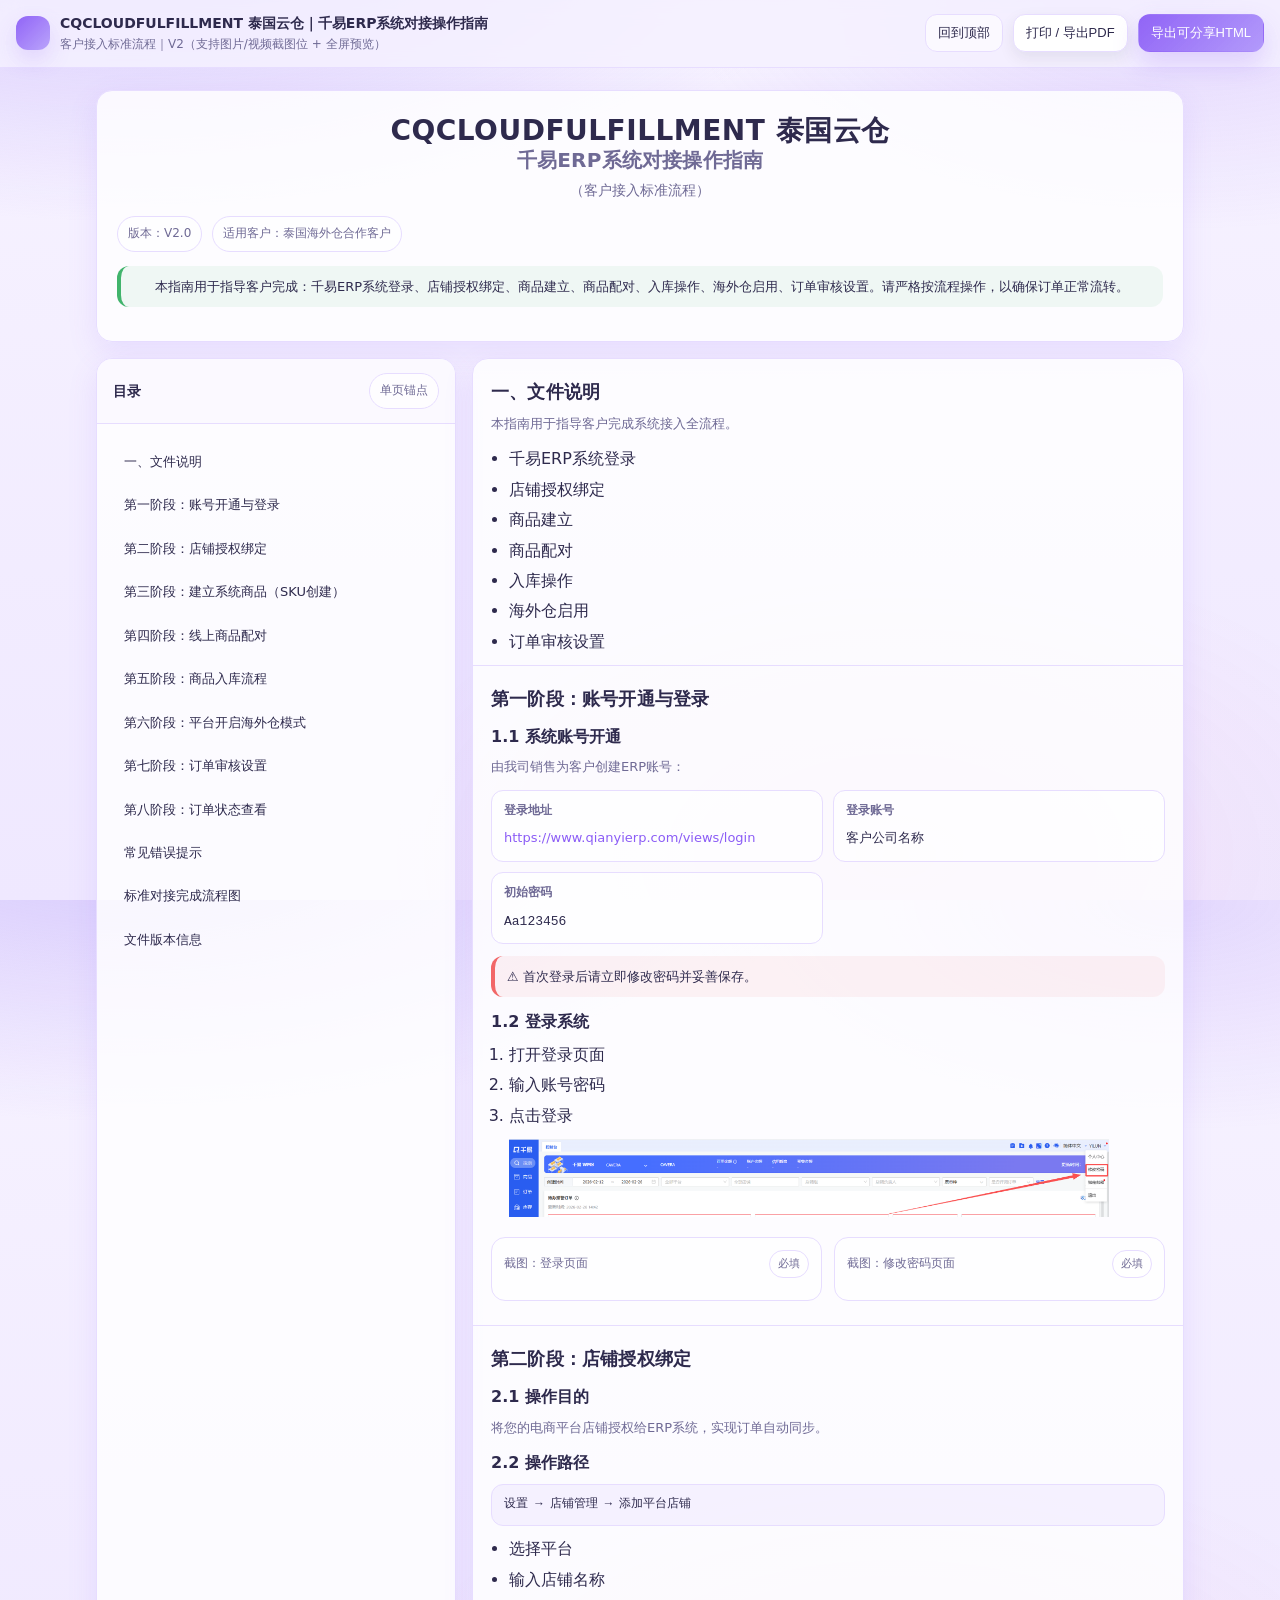
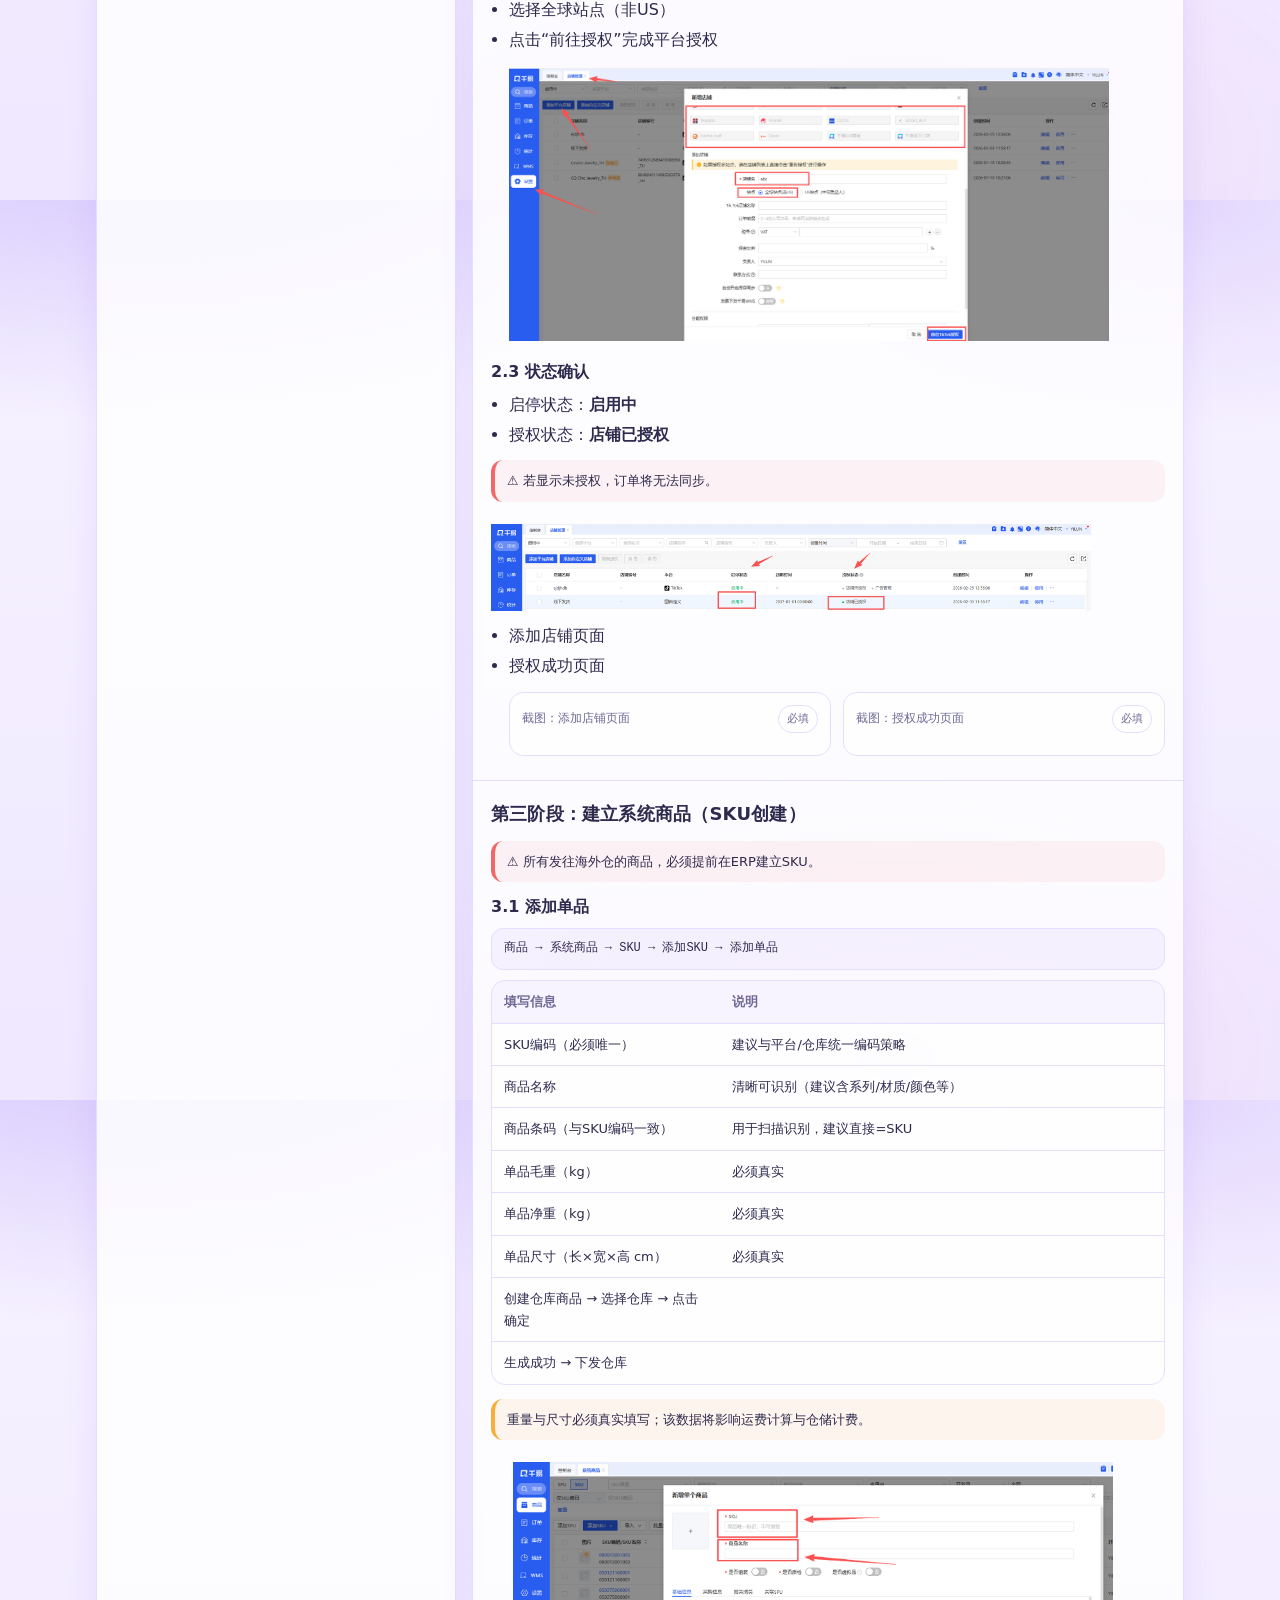
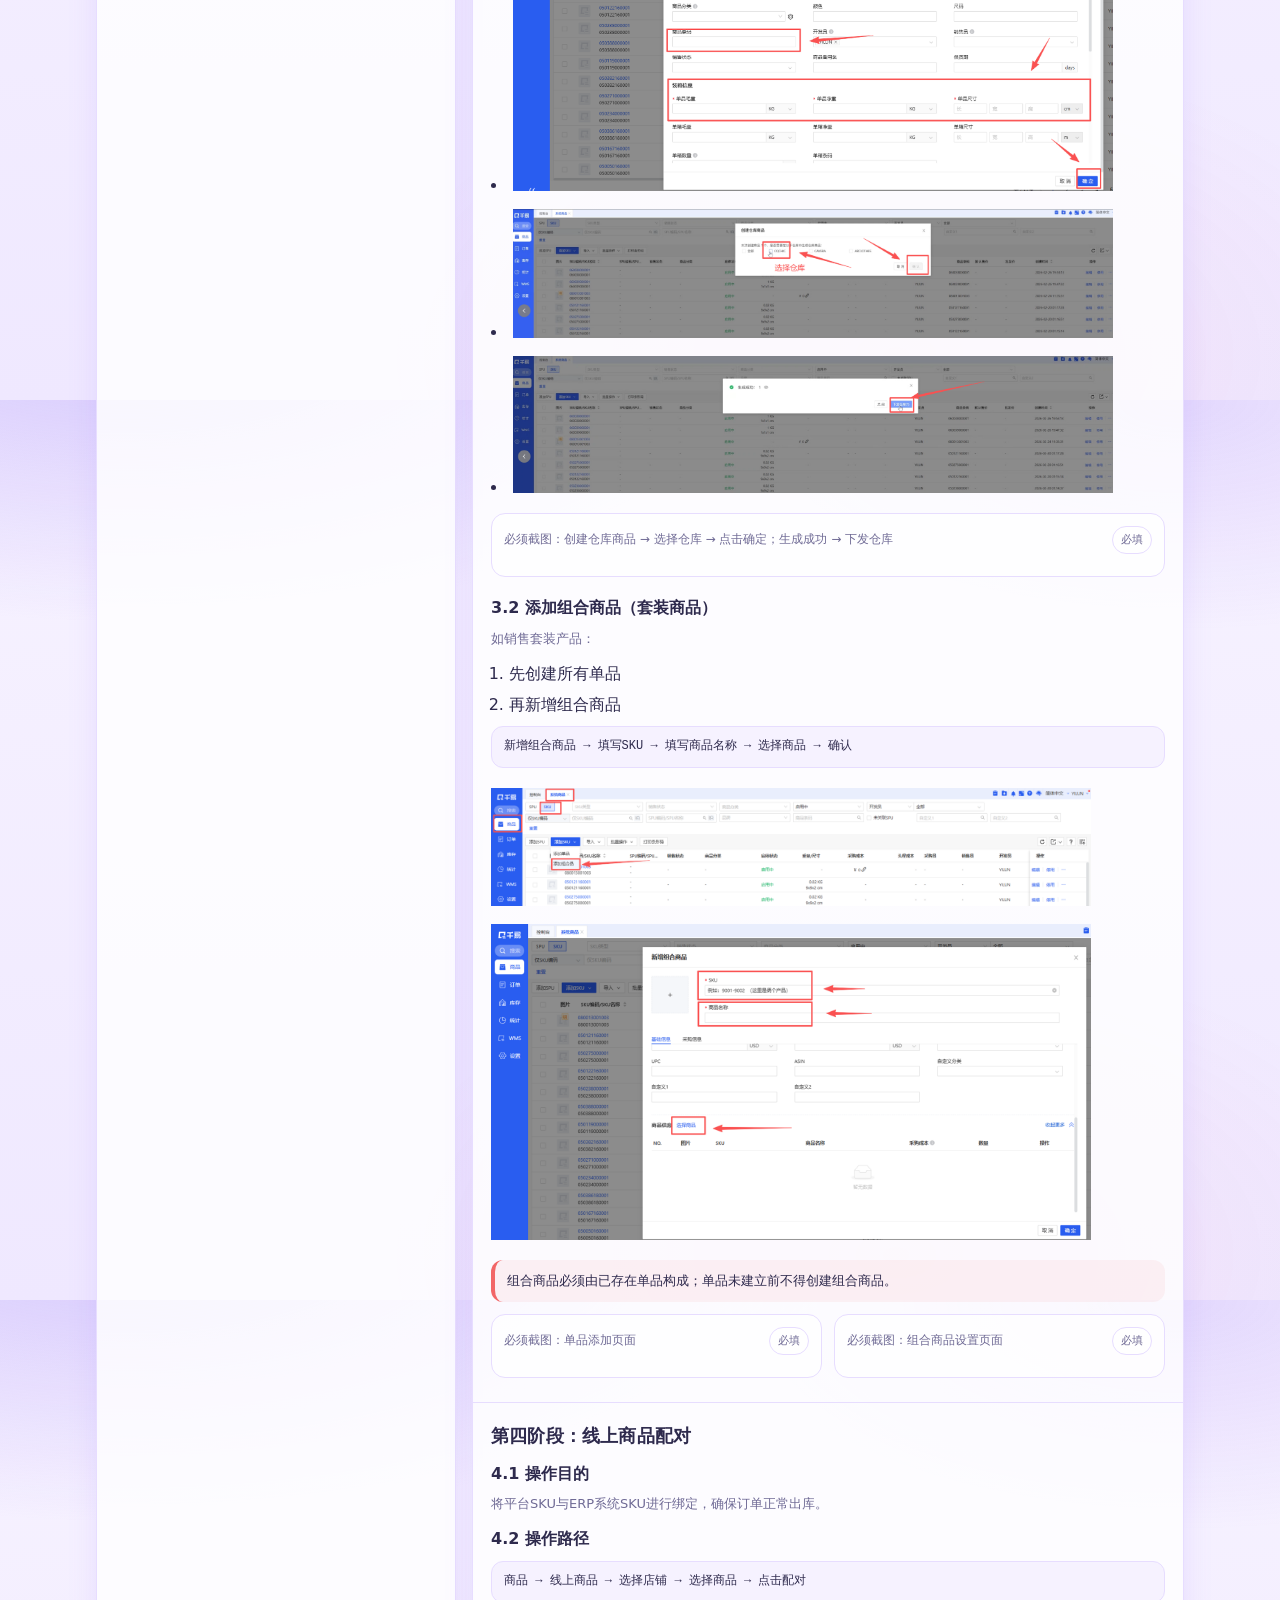
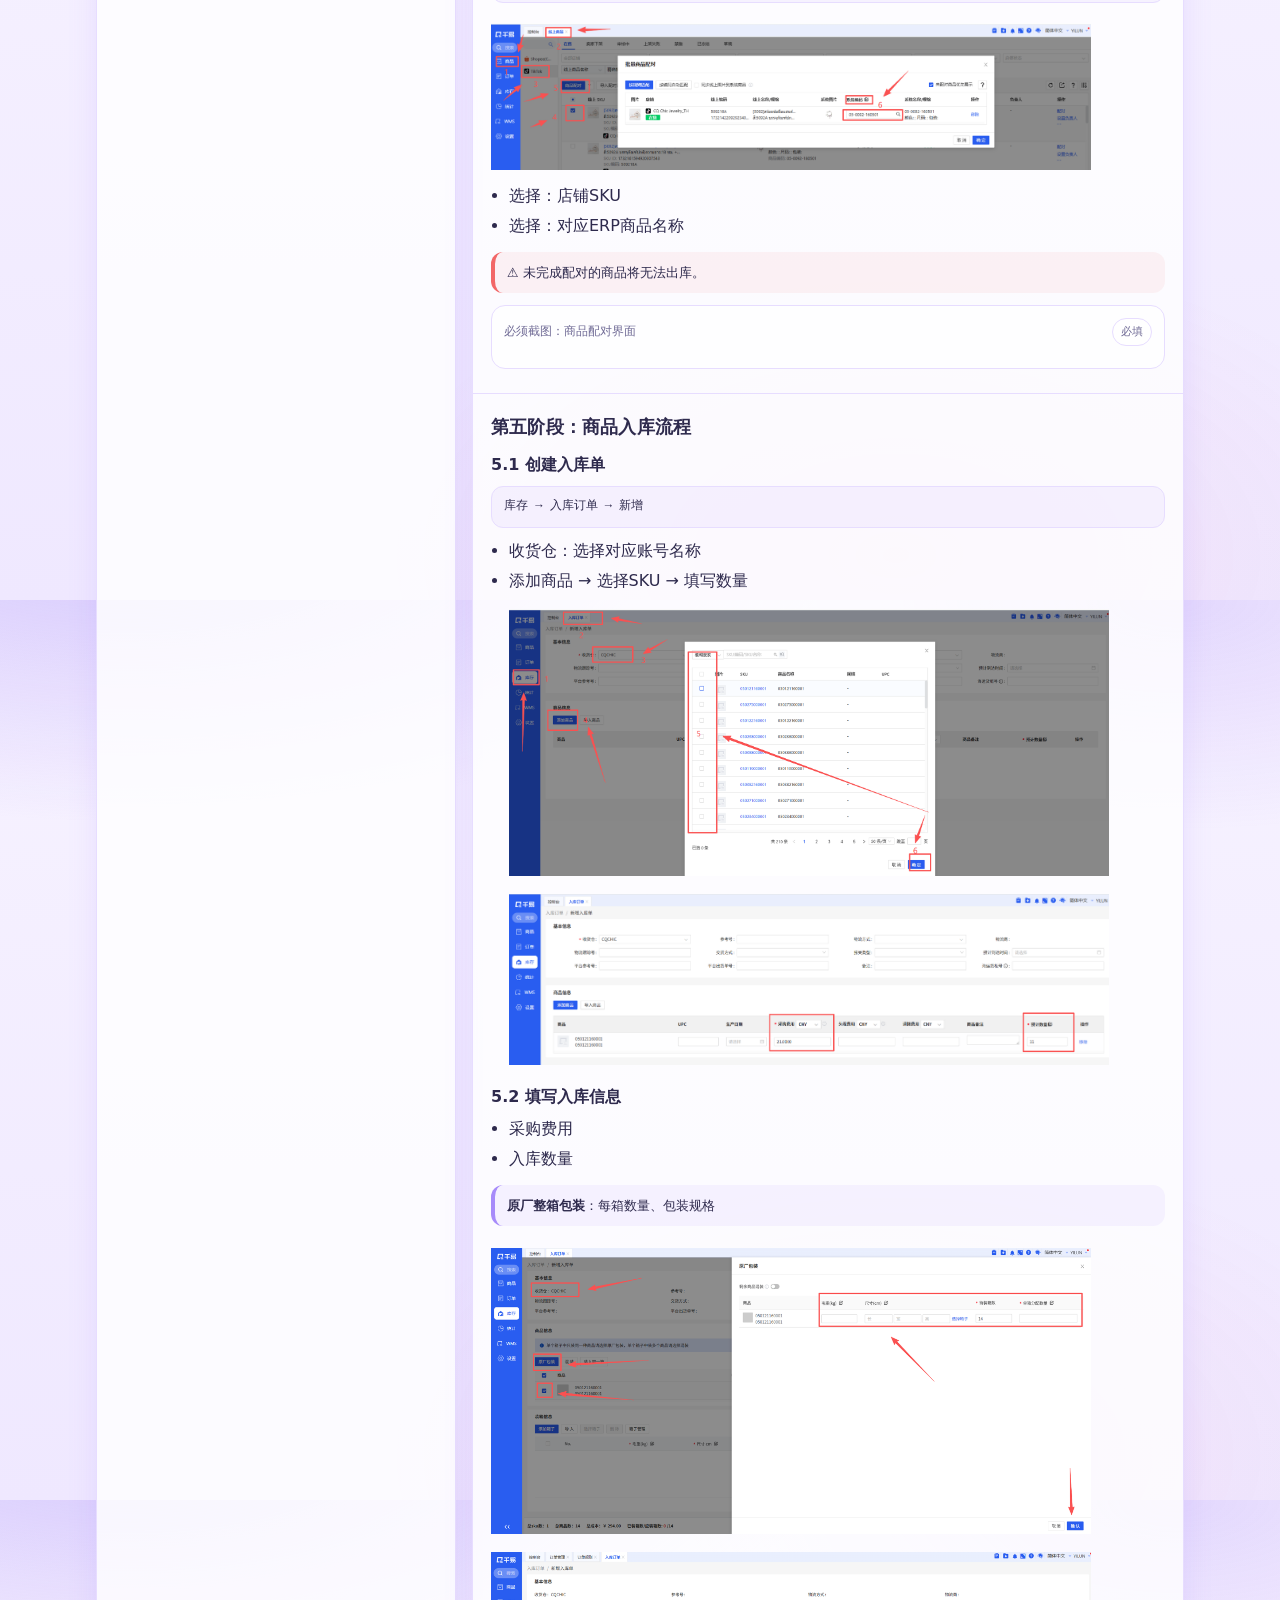
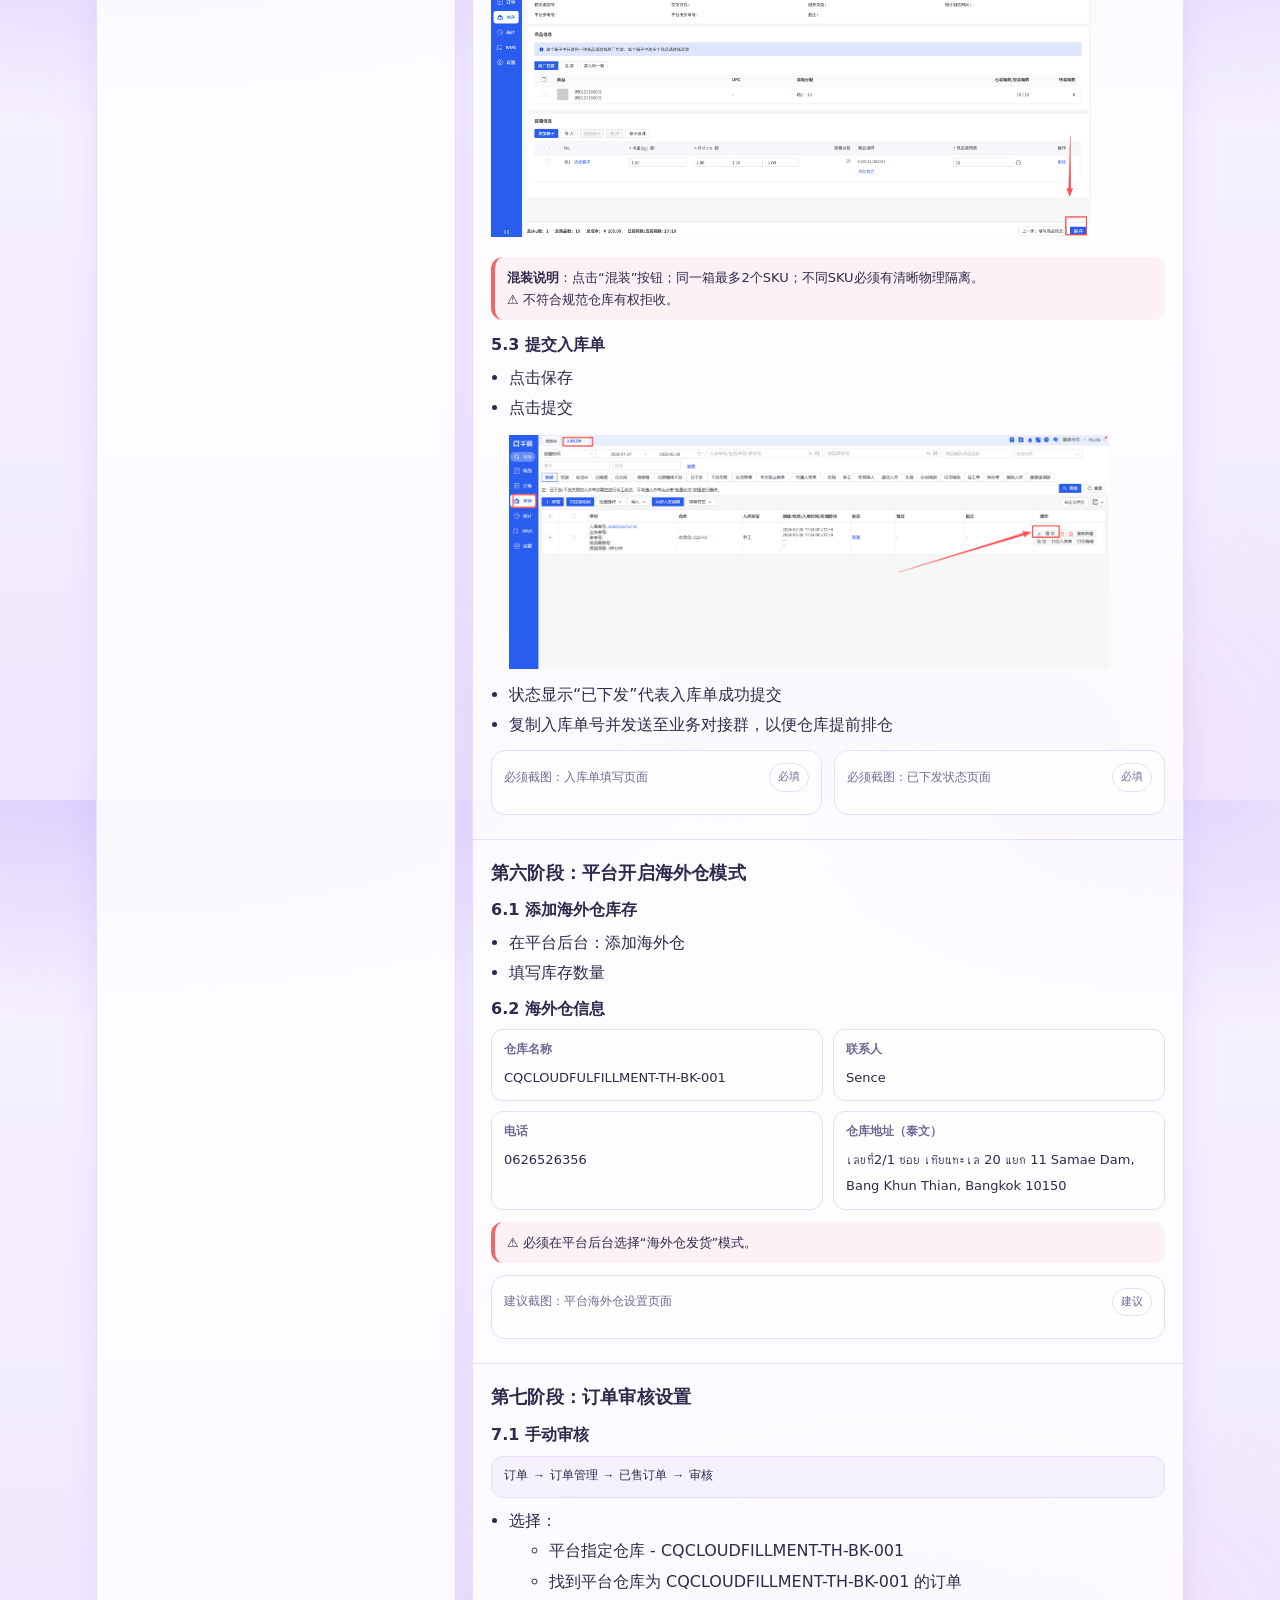
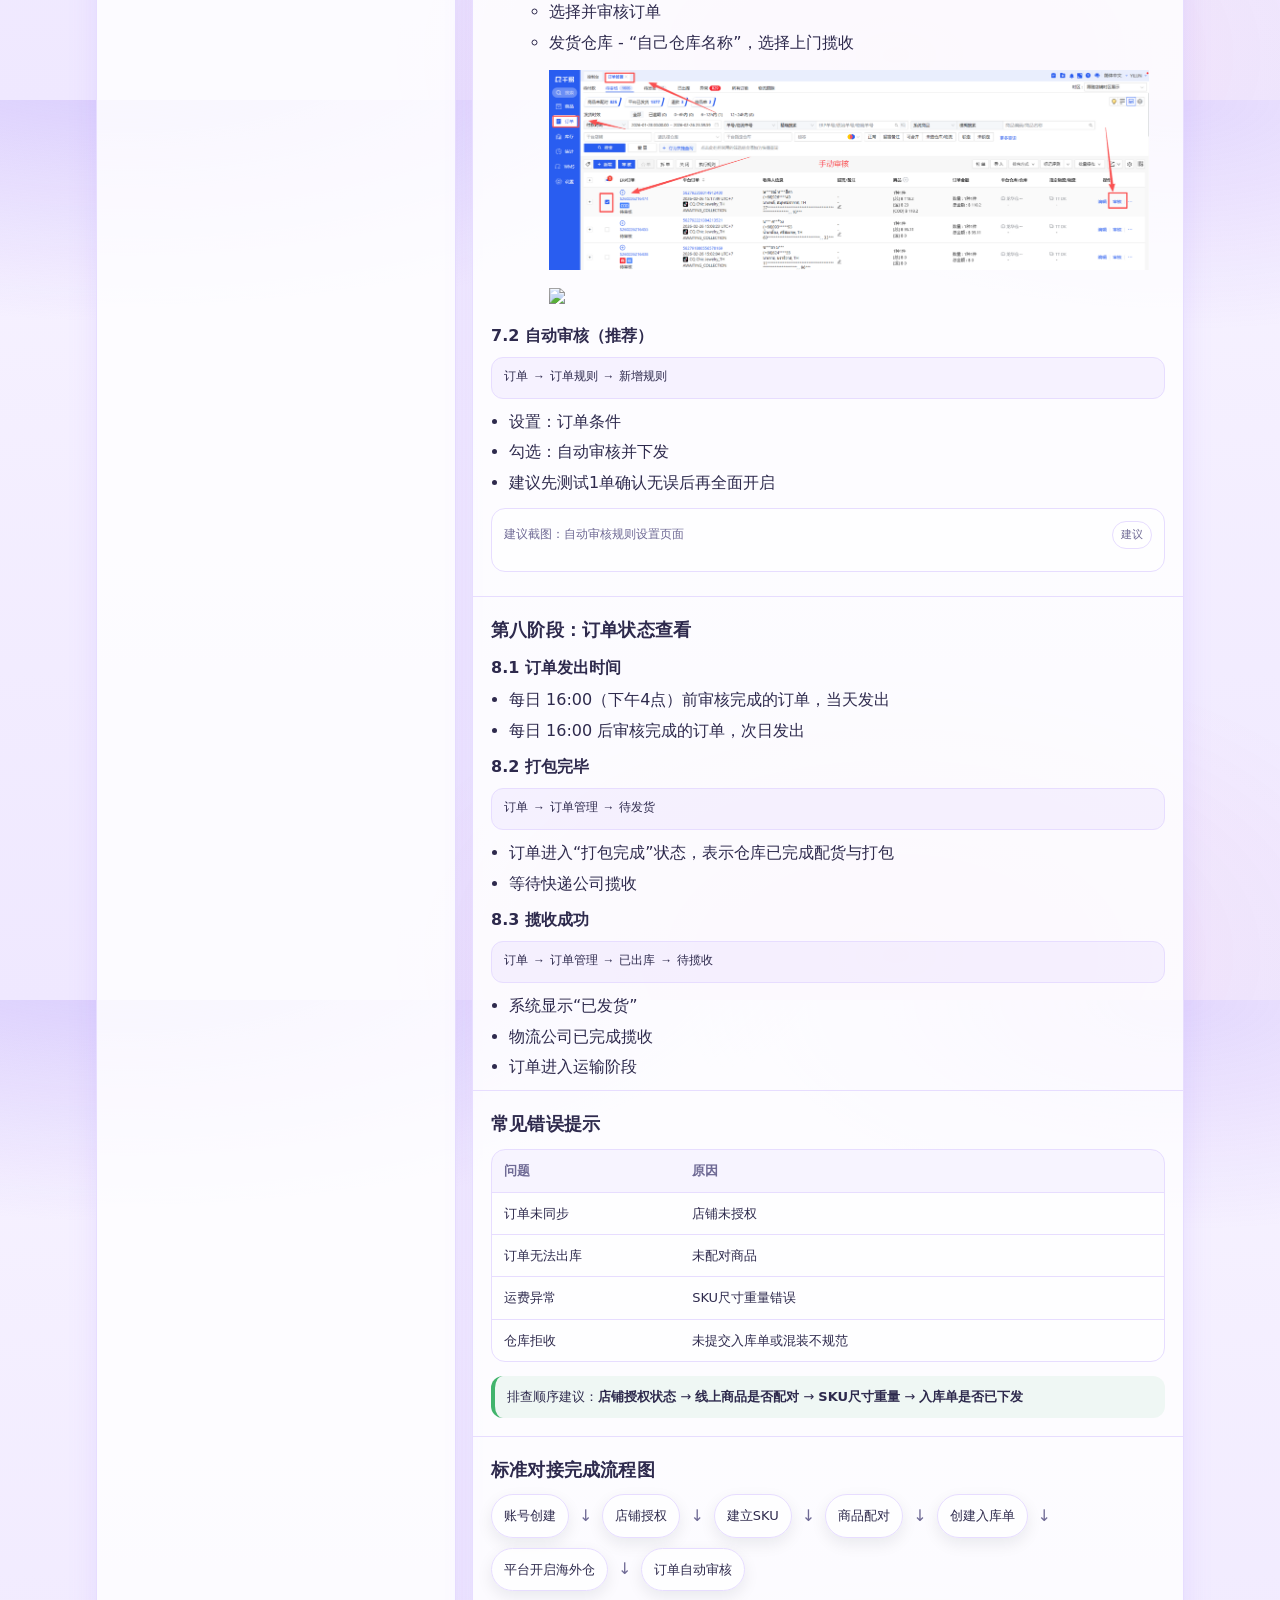
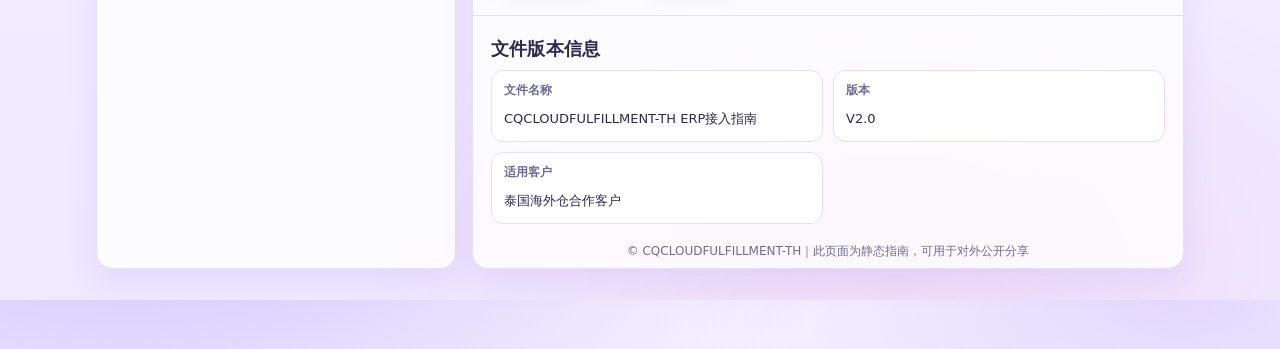
==== index.html @ 7b875b18 "Update index.html" ====
<!doctype html>
<html lang="zh-CN"><head>
  <meta charset="utf-8">
  <meta name="viewport" content="width=device-width,initial-scale=1">
  <meta name="description" content="CQCLOUDFULFILLMENT 泰国云仓｜千易ERP系统对接操作指南（客户接入标准流程）">
  <title>CQCLOUDFULFILLMENT 泰国云仓｜千易ERP系统对接操作指南（客户接入标准流程）V2</title>

  <style>
    :root{
      /* Light purple theme */
      --bg1:#f7f3ff;
      --bg2:#efe8ff;
      --card:rgba(255,255,255,.82);
      --card2:rgba(251,249,255,.9);
      --text:#2e2a4d;
      --muted:#6f6a95;
      --line:#e7ddff;
      --accent:#8b5cf6;
      --accent2:#a78bfa;
      --ok:#16a34a;
      --warn:#f59e0b;
      --bad:#ef4444;

      --shadow:0 10px 30px rgba(139,92,246,.12);
      --shadow2:0 6px 16px rgba(17,24,39,.08);
      --radius:16px;
      --radius2:12px;
      --maxw:1120px;

      --mono: ui-monospace, SFMono-Regular, Menlo, Monaco, Consolas, "Liberation Mono", "Courier New", monospace;
      --sans: ui-sans-serif, system-ui, -apple-system, Segoe UI, Roboto, Helvetica, Arial, "Apple Color Emoji","Segoe UI Emoji";
    }

    *{box-sizing:border-box}
    html,body{height:100%}
    body{
      margin:0;
      font-family:var(--sans);
      color:var(--text);
      background:
        radial-gradient(1200px 520px at 10% -10%, rgba(167,139,250,.45), transparent 60%),
        radial-gradient(900px 420px at 92% 0%, rgba(139,92,246,.18), transparent 55%),
        radial-gradient(900px 520px at 70% 95%, rgba(236,72,153,.08), transparent 60%),
        linear-gradient(180deg, var(--bg1), var(--bg2));
      line-height:1.65;
    }

    a{color:var(--accent); text-decoration:none}
    a:hover{text-decoration:underline}

    .topbar{
      position:sticky; top:0; z-index:20;
      background: rgba(246,242,255,.82);
      backdrop-filter: blur(10px);
      border-bottom:1px solid var(--line);
      padding:12px 16px;
      display:flex; align-items:center; justify-content:space-between; gap:12px;
    }

    .brand{display:flex; align-items:center; gap:10px; min-width:0}
    .logo{
      width:34px; height:34px; border-radius:12px;
      background: linear-gradient(135deg, rgba(139,92,246,.95), rgba(167,139,250,.75));
      box-shadow: 0 10px 22px rgba(139,92,246,.18);
      flex:0 0 auto;
    }
    .brand .t{min-width:0}
    .brand h1{
      margin:0; font-size:14px; font-weight:850;
      white-space:nowrap; overflow:hidden; text-overflow:ellipsis;
    }
    .brand .sub{
      margin:0; font-size:12px; color:var(--muted);
      white-space:nowrap; overflow:hidden; text-overflow:ellipsis;
    }

    .actions{display:flex; align-items:center; gap:10px; flex-wrap:wrap; justify-content:flex-end}
    .btn{
      border:1px solid var(--line);
      background:#fff;
      color:var(--text);
      padding:9px 12px;
      border-radius:12px;
      cursor:pointer;
      font-size:13px;
      display:inline-flex; align-items:center; gap:8px;
      box-shadow: var(--shadow2);
      user-select:none;
    }
    .btn:hover{transform: translateY(-1px)}
    .btn.primary{
      background: linear-gradient(135deg, rgba(139,92,246,.95), rgba(167,139,250,.85));
      color:#fff;
      border-color: transparent;
      box-shadow: 0 12px 26px rgba(139,92,246,.22);
    }
    .btn.danger{
      background:#fff;
      border-color: rgba(239,68,68,.25);
      color:#b91c1c;
      box-shadow:none;
    }
    .btn.ghost{background: rgba(255,255,255,.6); box-shadow:none}

    .wrap{
      max-width: var(--maxw);
      margin: 0 auto;
      padding: 22px 16px 80px;
    }

 .hero{
  background: var(--card);
  border:1px solid var(--line);
  border-radius: var(--radius);
  box-shadow: var(--shadow);
  padding: 22px 20px;
  text-align:center;   /* 👈 放在这里 */
}

.hero .title{
  margin:0;            /* 保持0即可 */
  font-size:26px;
  line-height:1.25;
  letter-spacing:.2px;
}

.brand-main{
  display:block;
  font-size:28px;
  font-weight:800;
  letter-spacing:0.5px;
}

.brand-sub{
  display:block;
  font-size:20px;
  font-weight:600;
  color:#6f6a95;
}
    .hero .title{
      margin:0;
      font-size: 26px;
      line-height: 1.25;
      letter-spacing:.2px;
    }
    .hero .subtitle{margin:6px 0 0; color:var(--muted); font-size: 14px}
    .meta{display:flex; flex-wrap:wrap; gap:10px; margin-top:14px}
    .pill{
      border:1px solid var(--line);
      background: rgba(255,255,255,.7);
      padding:7px 10px;
      border-radius:999px;
      font-size:12px;
      color:var(--muted);
    }

    .grid{
      display:grid;
      grid-template-columns: 1fr;
      gap:16px;
      margin-top: 16px;
    }
    @media (min-width: 960px){
      .grid{grid-template-columns: 360px 1fr}
    }

    .card{
      background: var(--card);
      border:1px solid var(--line);
      border-radius: var(--radius);
      box-shadow: var(--shadow);
      overflow:hidden;
    }
    .card .hd{
      padding:14px 16px;
      border-bottom:1px solid var(--line);
      background: var(--card2);
      display:flex; align-items:center; justify-content:space-between; gap:10px;
    }
    .card .hd h2{margin:0; font-size:14px; letter-spacing:.2px}
    .card .bd{padding:16px}

    .toc a{
      display:block;
      padding:10px 10px;
      border-radius:12px;
      border:1px solid transparent;
      color:var(--text);
      font-size:13px;
    }
    .toc a:hover{
      background: rgba(139,92,246,.07);
      border-color: var(--line);
      text-decoration:none;
    }

    .section{
      padding:18px 18px 6px;
      border-top:1px solid var(--line);
    }
    .section:first-child{border-top:0}
    .section h3{margin:0 0 6px; font-size:18px; letter-spacing:.2px}
    .section .desc{margin:0 0 12px; color:var(--muted); font-size:13px}

    .klist{margin:0; padding-left:18px}
    .klist li{margin:4px 0}

    .path{
      font-family: var(--mono);
      font-size:12px;
      background: rgba(139,92,246,.06);
      border:1px solid var(--line);
      padding:10px 12px;
      border-radius:12px;
      overflow:auto;
      margin: 8px 0 10px;
    }

    .note{
      border-left:4px solid var(--accent2);
      background: rgba(139,92,246,.06);
      padding:10px 12px;
      border-radius:12px;
      margin:12px 0;
      font-size:13px;
    }
    .note.ok{border-left-color: rgba(22,163,74,.8); background: rgba(22,163,74,.06)}
    .note.warn{border-left-color: rgba(245,158,11,.8); background: rgba(245,158,11,.07)}
    .note.bad{border-left-color: rgba(239,68,68,.8); background: rgba(239,68,68,.06)}

    .fields{display:grid; gap:10px; grid-template-columns: 1fr}
    @media (min-width:700px){.fields{grid-template-columns: 1fr 1fr}}
    .field{
      border:1px solid var(--line);
      background: rgba(255,255,255,.75);
      border-radius:12px;
      padding:10px 12px;
    }
    .field b{display:block; font-size:12px; color:var(--muted); margin-bottom:4px}
    .field span{font-size:13px}

    table{
      width:100%;
      border-collapse:separate;
      border-spacing:0;
      margin:10px 0 14px;
      border:1px solid var(--line);
      border-radius:14px;
      overflow:hidden;
      background: rgba(255,255,255,.75);
    }
    th, td{
      padding:10px 12px;
      border-bottom:1px solid var(--line);
      vertical-align:top;
      font-size:13px;
    }
    th{
      background: rgba(139,92,246,.06);
      text-align:left;
      color:var(--muted);
      font-weight:750;
    }
    tr:last-child td{border-bottom:0}

    /* Upload blocks */
    .shots{
      display:grid;
      gap:12px;
      grid-template-columns: 1fr;
      margin: 12px 0 18px;
    }
    @media (min-width:800px){
      .shots{grid-template-columns: 1fr 1fr}
      .shots.one{grid-template-columns: 1fr}
    }

    .shot{
      border:1px solid var(--line);
      background: rgba(255,255,255,.78);
      border-radius: 14px;
      padding: 12px;
    }
    .shot .cap{
      font-size:12px;
      color:var(--muted);
      margin-bottom:10px;
      display:flex; align-items:center; justify-content:space-between; gap:10px;
    }
    .shot .cap .tag{
      font-size:11px;
      border:1px solid var(--line);
      padding:4px 8px;
      border-radius:999px;
      background: rgba(255,255,255,.85);
      color: var(--muted);
      white-space:nowrap;
    }

    .drop{
      border:2px dashed rgba(139,92,246,.25);
      background: rgba(139,92,246,.05);
      border-radius: 12px;
      padding: 14px;
      text-align:center;
      cursor:pointer;
      transition:.15s ease;
      user-select:none;
    }
    .drop:hover{background: rgba(139,92,246,.075)}
    .drop.dragover{
      background: rgba(139,92,246,.12);
      border-color: rgba(139,92,246,.45);
      transform: translateY(-1px);
    }
    .drop.is-hidden{display:none !important}
    .drop .hint{font-size:13px; color: rgba(46,42,77,.85)}
    .drop .subhint{margin-top:4px; font-size:12px; color: var(--muted)}

    .thumbs{
      margin-top:10px;
      display:grid;
      grid-template-columns: 1fr;
      gap:10px;
    }

    .thumb{
      border:1px solid var(--line);
      background:#fff;
      border-radius: 12px;
      padding:10px;
      overflow:hidden;
    }
    .thumb .media{
      width:100%;
      height:auto;
      display:block;
      border-radius:10px;
      border:1px solid rgba(231,221,255,.9);
      background:#fff;
      cursor:pointer;
    }
    .thumb video.media{background:#111}
    .thumb .row{
      margin-top:8px;
      display:flex; align-items:center; justify-content:space-between; gap:8px;
    }
    .thumb .name{
      font-size:12px;
      color: var(--muted);
      overflow:hidden;
      text-overflow:ellipsis;
      white-space:nowrap;
      max-width: 68%;
    }
    .mini-actions{display:flex; gap:8px; align-items:center; justify-content:flex-end}
    .mini-actions .btn{padding:6px 10px; border-radius:10px; box-shadow:none; font-size:12px}

    .flow{
      display:flex; flex-wrap:wrap; gap:10px; align-items:center;
      margin:10px 0 18px;
    }
    .node{
      padding:10px 12px;
      border-radius:999px;
      border:1px solid var(--line);
      background: rgba(255,255,255,.8);
      font-size:13px;
      box-shadow: var(--shadow2);
    }
    .arrow{color:var(--muted)}

    .footer{margin-top: 18px; color: var(--muted); font-size: 12px; text-align:center}

    /* Fullscreen preview modal */
    .modal{
      position:fixed;
      inset:0;
      background:rgba(0,0,0,.82);
      display:none;
      z-index:9999;
      padding:18px;
    }
    .modal.open{display:flex; align-items:center; justify-content:center}
    .modal .panel{
      width:min(1280px, 96vw);
      height:min(92vh, 860px);
      background:#0b0b0f;
      border-radius:14px;
      overflow:hidden;
      display:flex;
      flex-direction:column;
      box-shadow: 0 24px 70px rgba(0,0,0,.45);
      border:1px solid rgba(255,255,255,.12);
    }
    .modal .bar{
      background: rgba(15,15,20,.95);
      border-bottom:1px solid rgba(255,255,255,.08);
      padding:10px 12px;
      display:flex;
      align-items:center;
      justify-content:space-between;
      gap:10px;
    }
    .modal .bar .left{display:flex; align-items:center; gap:10px; min-width:0}
    .modal .bar .title{
      color: rgba(255,255,255,.88);
      font-size:12px;
      white-space:nowrap;
      overflow:hidden;
      text-overflow:ellipsis;
      max-width: 56vw;
    }
    .modal .bar .badge{
      font-size:11px;
      color: rgba(255,255,255,.72);
      border:1px solid rgba(255,255,255,.14);
      padding:4px 8px;
      border-radius:999px;
      background: rgba(255,255,255,.06);
      white-space:nowrap;
    }
    .modal .bar .right{display:flex; gap:8px; align-items:center; justify-content:flex-end; flex-wrap:wrap}
    .mbtn{
      border:1px solid rgba(255,255,255,.16);
      background: rgba(255,255,255,.06);
      color: rgba(255,255,255,.9);
      padding:7px 10px;
      border-radius:10px;
      cursor:pointer;
      font-size:12px;
      user-select:none;
    }
    .mbtn:hover{background: rgba(255,255,255,.10)}
    .mbtn.primary{border-color: rgba(167,139,250,.35); background: rgba(167,139,250,.14)}
    .mbtn.danger{border-color: rgba(239,68,68,.35); background: rgba(239,68,68,.14)}
    .modal .stage{
      flex:1;
      display:flex;
      align-items:center;
      justify-content:center;
      background:#0b0b0f;
      padding: 10px;
    }
    .modal img, .modal video{
      width: 100%;
      height: 100%;
      object-fit: contain;   /* ✅ 直接最大化适配，不需要客户调大小 */
      border-radius:12px;
      background:#0b0b0f;
    }

    /* Floating Back-to-top button */
    .fab-top{
      position:fixed;
      right:16px;
      bottom:18px;
      z-index:50;
      display:none;
      border:none;
      cursor:pointer;
      padding:12px 14px;
      border-radius:999px;
      color:#fff;
      font-size:13px;
      font-weight:700;
      background: linear-gradient(135deg, rgba(139,92,246,.95), rgba(167,139,250,.85));
      box-shadow: 0 14px 30px rgba(139,92,246,.25);
    }
    .fab-top:hover{transform: translateY(-1px)}
    .fab-top.show{display:inline-flex; align-items:center; gap:8px}

    /* Toast */
    .toast{
      position:fixed;
      left:50%;
      bottom:24px;
      transform:translateX(-50%);
      background: rgba(15,15,20,.92);
      color: rgba(255,255,255,.92);
      border: 1px solid rgba(255,255,255,.10);
      padding:10px 12px;
      border-radius:12px;
      font-size:12px;
      z-index:99999;
      display:none;
      max-width:min(720px, 92vw);
      box-shadow: 0 18px 40px rgba(0,0,0,.35);
    }
    .toast.show{display:block}

    @media print{
      body{background:#fff}
      .topbar{display:none}
      .card,.hero{box-shadow:none}
      .wrap{max-width:100%; padding:0}
      .hero{margin:0; border-radius:0}
      .btn{display:none}
      .drop{display:none}
      .modal{display:none !important}
      .fab-top{display:none !important}
      .toast{display:none !important}
    }
  </style>
</head>

<body>
  <div class="topbar">
    <div class="brand">
      <div class="logo" aria-hidden="true"></div>
      <div class="t">
        <h1>CQCLOUDFULFILLMENT 泰国云仓｜千易ERP系统对接操作指南</h1>
        <p class="sub">客户接入标准流程｜V2（支持图片/视频截图位 + 全屏预览）</p>
      </div>
    </div>
    <div class="actions">
      <button class="btn ghost" type="button" onclick="window.scrollTo({top:0,behavior:'smooth'})">回到顶部</button>
      <button class="btn" type="button" onclick="exportPDF()">打印 / 导出PDF</button>
      <button class="btn danger" type="button" onclick="clearAllMedia()" style="display: none;">清空所有媒体</button>
      <button class="btn primary" type="button" onclick="exportHtmlWithMedia()">导出可分享HTML</button>
    </div>
  </div>

  <div class="wrap">
    <section class="hero" id="top">
      <h2 class="title hero-title">
  <span class="brand-main">CQCLOUDFULFILLMENT 泰国云仓</span>
  <span class="brand-sub">千易ERP系统对接操作指南</span>
</h2>
      <p class="subtitle">（客户接入标准流程）</p>

      <div class="meta">
        <span class="pill">版本：V2.0</span>
        <span class="pill">适用客户：泰国海外仓合作客户</span>
      </div>

      <div class="note ok" style="margin-top:14px;">
        本指南用于指导客户完成：千易ERP系统登录、店铺授权绑定、商品建立、商品配对、入库操作、海外仓启用、订单审核设置。请严格按流程操作，以确保订单正常流转。
      </div>
      <!-- ✅ 已按你要求：删除“媒体说明：…✅修复视频…导出分享…”那整段 -->
    </section>

    <div class="grid">
      <!-- TOC -->
      <aside class="card toc">
        <div class="hd">
          <h2>目录</h2>
          <span class="pill">单页锚点</span>
        </div>
        <div class="bd">
          <a href="#sec-files">一、文件说明</a>
          <a href="#sec-1">第一阶段：账号开通与登录</a>
          <a href="#sec-2">第二阶段：店铺授权绑定</a>
          <a href="#sec-3">第三阶段：建立系统商品（SKU创建）</a>
          <a href="#sec-4">第四阶段：线上商品配对</a>
          <a href="#sec-5">第五阶段：商品入库流程</a>
          <a href="#sec-6">第六阶段：平台开启海外仓模式</a>
          <a href="#sec-7">第七阶段：订单审核设置</a>
          <a href="#sec-8">第八阶段：订单状态查看</a>
          <a href="#sec-errors">常见错误提示</a>
          <a href="#sec-flow">标准对接完成流程图</a>
          <a href="#sec-version">文件版本信息</a>
        </div>
      </aside>

      <!-- CONTENT -->
      <main class="card">
        <div class="section" id="sec-files">
          <h3>一、文件说明</h3>
          <p class="desc">本指南用于指导客户完成系统接入全流程。</p>
          <ul class="klist">
            <li>千易ERP系统登录</li>
            <li>店铺授权绑定</li>
            <li>商品建立</li>
            <li>商品配对</li>
            <li>入库操作</li>
            <li>海外仓启用</li>
            <li>订单审核设置</li>
          </ul>
        </div>

        <div class="section" id="sec-1">
          <h3>第一阶段：账号开通与登录</h3>

          <h4 style="margin:10px 0 6px;">1.1 系统账号开通</h4>
          <p class="desc">由我司销售为客户创建ERP账号：</p>

          <div class="fields">
            <div class="field">
              <b>登录地址</b>
              <span><a href="https://www.qianyierp.com/views/login" target="_blank" rel="noopener">https://www.qianyierp.com/views/login</a></span>
            </div>
            <div class="field">
              <b>登录账号</b>
              <span>客户公司名称</span>
            </div>
            <div class="field">
              <b>初始密码</b>
              <span style="font-family:var(--mono)">Aa123456</span>
            </div>
          </div>

          <div class="note bad">⚠ 首次登录后请立即修改密码并妥善保存。</div>

          <h4 style="margin:12px 0 6px;">1.2 登录系统</h4>
          <ol class="klist">
            <li>打开登录页面</li>
            <li>输入账号密码</li>
            <li>
               点击登录<br>
            <img 
               src="1.png" 
               style="margin-top:10px; cursor:pointer; max-width:600px;"
               onclick="openImage(this.src)">
            </li>
          </ol>

          <div class="shots">
            <div class="shot" data-shot="login_page">
              <div class="cap">
                <span>截图：登录页面</span>
                <span class="tag">必填</span>
              </div>
              <div class="drop" data-drop="login_page" style="display: none;">
                <div class="hint">继续添加 图片/视频（点击或拖拽）</div>
                <div class="subhint">支持多文件｜PNG/JPG/WebP/MP4/WebM/MOV</div>
                <input type="file" accept="image/*,video/*,video/quicktime" multiple="" hidden="">
              </div>
              <div class="thumbs" data-thumbs="login_page">
            <div class="thumb">
              <img class="media" src="[data-uri]" alt="图片1 - 副本.png">
              <div class="row"><div class="name">图片1 - 副本.png</div></div>
            </div>
          
            <div class="thumb">
              <img class="media" src="[data-uri]" alt="图片1 - 副本.png">
              <div class="row"><div class="name">图片1 - 副本.png</div></div>
            </div>
          </div>
            </div>

            <div class="shot" data-shot="change_password">
              <div class="cap">
                <span>截图：修改密码页面</span>
                <span class="tag">必填</span>
              </div>
              <div class="drop" data-drop="change_password" style="display: none;">
                <div class="hint">点击上传或拖拽 图片/视频 到这里</div>
                <div class="subhint">支持多文件｜建议包含“修改成功”提示</div>
                <input type="file" accept="image/*,video/*,video/quicktime" multiple="" hidden="">
              </div>
              <div class="thumbs" data-thumbs="change_password"></div>
            </div>
          </div>
        </div>

        <div class="section" id="sec-2">
          <h3>第二阶段：店铺授权绑定</h3>

          <h4 style="margin:10px 0 6px;">2.1 操作目的</h4>
          <p class="desc">将您的电商平台店铺授权给ERP系统，实现订单自动同步。</p>

          <h4 style="margin:10px 0 6px;">2.2 操作路径</h4>
          <div class="path">设置 → 店铺管理 → 添加平台店铺</div>
          <ul class="klist">
            <li>选择平台</li>
            <li>输入店铺名称</li>
            <li>选择全球站点（非US）</li>
            <li>点击“前往授权”完成平台授权</li>
<div  <li>
    <img 
      src="2.2.png" 
      style="margin-top:10px; cursor:pointer; max-width:600px;"
      onclick="openImage(this.src)">
  </li>
  
          </ul>

          <h4 style="margin:10px 0 6px;">2.3 状态确认</h4>
          <ul class="klist">
            <li>启停状态：<b>启用中</b></li>
            <li>授权状态：<b>店铺已授权</b></li>
          </ul>
<div
          <div class="note bad">⚠ 若显示未授权，订单将无法同步。</div>
          <img 
  src="2.3.png" 
  style="margin-top:10px; cursor:pointer; max-width:600px;"
  onclick="openImage(this.src)">
         <ul class="klist">
           <li>添加店铺页面</li>
           <li>授权成功页面</li>
          
          <div class="shots">
            <div class="shot" data-shot="add_shop">
              <div class="cap">
                <span>截图：添加店铺页面</span>
                <span class="tag">必填</span>
              </div>  
              <div class="drop" data-drop="add_shop" style="display: none;">
                <div class="hint">点击上传或拖拽 图片/视频 到这里</div>
                <div class="subhint">建议包含“平台/店铺名称/站点”信息</div>
                <input type="file" accept="image/*,video/*,video/quicktime" multiple="" hidden="">
              </div>
              <div class="thumbs" data-thumbs="add_shop"></div>
            </div>

            <div class="shot" data-shot="auth_success">
              <div class="cap">
                <span>截图：授权成功页面</span>
                <span class="tag">必填</span>
              </div>
              <div class="drop" data-drop="auth_success" style="display: none;">
                <div class="hint">点击上传或拖拽 图片/视频 到这里</div>
                <div class="subhint">建议清晰显示“已授权/启用中”</div>
                <input type="file" accept="image/*,video/*,video/quicktime" multiple="" hidden="">
              </div>
              <div class="thumbs" data-thumbs="auth_success"></div>
            </div>
          </div>
        </div>

          </ul>

        <div class="section" id="sec-3">
          <h3>第三阶段：建立系统商品（SKU创建）</h3>
          <div class="note bad">⚠ 所有发往海外仓的商品，必须提前在ERP建立SKU。</div>

          <h4 style="margin:10px 0 6px;">3.1 添加单品</h4>
          <div class="path">商品 → 系统商品 → SKU → 添加SKU → 添加单品</div>

          <table>
            <thead>
              <tr>
                <th style="width:34%;">填写信息</th>
                <th>说明</th>
              </tr>
            </thead>
            <tbody>
              <tr><td>SKU编码（必须唯一）</td><td>建议与平台/仓库统一编码策略</td></tr>
              <tr><td>商品名称</td><td>清晰可识别（建议含系列/材质/颜色等）</td></tr>
              <tr><td>商品条码（与SKU编码一致）</td><td>用于扫描识别，建议直接=SKU</td></tr>
              <tr><td>单品毛重（kg）</td><td>必须真实</td></tr>
              <tr><td>单品净重（kg）</td><td>必须真实</td></tr>
              <tr><td>单品尺寸（长×宽×高 cm）</td><td>必须真实</td></tr>
              <tr><td>创建仓库商品 → 选择仓库 → 点击确定</td><td></td></tr>
              <tr><td>生成成功 → 下发仓库</td><td></td></tr>
            </tbody>
          </table>

          <div class="note warn">重量与尺寸必须真实填写；该数据将影响运费计算与仓储计费。</div>
 <li>
    <img 
      src="3.1.1.png" 
      style="margin-top:10px; cursor:pointer; max-width:600px;"
      onclick="openImage(this.src)">
  </li>
   <li>
    <img 
      src="3.1.2.png" 
      style="margin-top:10px; cursor:pointer; max-width:600px;"
      onclick="openImage(this.src)">
  </li>
   <li>
    <img 
      src="3.1.3.png" 
      style="margin-top:10px; cursor:pointer; max-width:600px;"
      onclick="openImage(this.src)">
  </li>        


          <div class="shots one">
            <div class="shot" data-shot="create_warehouse_product">
              <div class="cap">
                <span>必须截图：创建仓库商品 → 选择仓库 → 点击确定；生成成功 → 下发仓库</span>
                <span class="tag">必填</span>
              </div>
              <div class="drop" data-drop="create_warehouse_product" style="display: none;">
                <div class="hint">点击上传或拖拽 图片/视频 到这里</div>
                <div class="subhint">支持多文件｜可用短视频录屏更直观</div>
                <input type="file" accept="image/*,video/*,video/quicktime" multiple="" hidden="">
              </div>
              <div class="thumbs" data-thumbs="create_warehouse_product"></div>
            </div>
          </div>

          <h4 style="margin:10px 0 6px;">3.2 添加组合商品（套装商品）</h4>
          <p class="desc">如销售套装产品：</p>
          <ol class="klist">
            <li>先创建所有单品</li>
            <li>再新增组合商品</li>
          </ol>

          <div class="path">新增组合商品 → 填写SKU → 填写商品名称 → 选择商品 → 确认</div>
           <img 
      src="3.2.png" 
      style="margin-top:10px; cursor:pointer; max-width:600px;"
      onclick="openImage(this.src)">
           <img 
      src="3.2.1.png" 
      style="margin-top:10px; cursor:pointer; max-width:600px;"
      onclick="openImage(this.src)">

          <div class="note bad">
            组合商品必须由已存在单品构成；单品未建立前不得创建组合商品。
          </div>

          <div class="shots">
            <div class="shot" data-shot="add_single_sku">
              <div class="cap">
                <span>必须截图：单品添加页面</span>
                <span class="tag">必填</span>
              </div>
              <div class="drop" data-drop="add_single_sku" style="display: none;">
                <div class="hint">点击上传或拖拽 图片/视频 到这里</div>
                <div class="subhint">建议包含：重量/尺寸字段</div>
                <input type="file" accept="image/*,video/*,video/quicktime" multiple="" hidden="">
              </div>
              <div class="thumbs" data-thumbs="add_single_sku"></div>
            </div>

            <div class="shot" data-shot="bundle_sku">
              <div class="cap">
                <span>必须截图：组合商品设置页面</span>
                <span class="tag">必填</span>
              </div>
              <div class="drop" data-drop="bundle_sku" style="display: none;">
                <div class="hint">点击上传或拖拽 图片/视频 到这里</div>
                <div class="subhint">建议包含：组合内单品清单</div>
                <input type="file" accept="image/*,video/*,video/quicktime" multiple="" hidden="">
              </div>
              <div class="thumbs" data-thumbs="bundle_sku"></div>
            </div>
          </div>
        </div>

        <div class="section" id="sec-4">
          <h3>第四阶段：线上商品配对</h3>

          <h4 style="margin:10px 0 6px;">4.1 操作目的</h4>
          <p class="desc">将平台SKU与ERP系统SKU进行绑定，确保订单正常出库。</p>

          <h4 style="margin:10px 0 6px;">4.2 操作路径</h4>
          <div class="path">商品 → 线上商品 → 选择店铺 → 选择商品 → 点击配对</div>
           <img 
      src="4.2.png" 
      style="margin-top:10px; cursor:pointer; max-width:600px;"
      onclick="openImage(this.src)">

          <ul class="klist">
            <li>选择：店铺SKU</li>
            <li>选择：对应ERP商品名称</li>
          </ul>

          <div class="note bad">⚠ 未完成配对的商品将无法出库。</div>

          <div class="shots one">
            <div class="shot" data-shot="sku_match">
              <div class="cap">
                <span>必须截图：商品配对界面</span>
                <span class="tag">必填</span>
              </div>
              <div class="drop" data-drop="sku_match" style="display: none;">
                <div class="hint">点击上传或拖拽 图片/视频 到这里</div>
                <div class="subhint">建议清晰显示“店铺SKU ↔ ERP SKU”</div>
                <input type="file" accept="image/*,video/*,video/quicktime" multiple="" hidden="">
              </div>
              <div class="thumbs" data-thumbs="sku_match"></div>
            </div>
          </div>
        </div>

        <div class="section" id="sec-5">
          <h3>第五阶段：商品入库流程</h3>

          <h4 style="margin:10px 0 6px;">5.1 创建入库单</h4>
          <div class="path">库存 → 入库订单 → 新增</div>
          <ul class="klist">
            <li>收货仓：选择对应账号名称</li>
            <li>添加商品 → 选择SKU → 填写数量</li>
             <img 
      src="5.1.png" 
      style="margin-top:10px; cursor:pointer; max-width:600px;"
      onclick="openImage(this.src)">
             <img 
      src="5.1.1.png" 
      style="margin-top:10px; cursor:pointer; max-width:600px;"
      onclick="openImage(this.src)">
          </ul>

          <h4 style="margin:10px 0 6px;">5.2 填写入库信息</h4>
          <ul class="klist">
            <li>采购费用</li>
            <li>入库数量</li>
          </ul>

          <div class="note">
            <b>原厂整箱包装</b>：每箱数量、包装规格
          </div>
 <img 
      src="5.2.png" 
      style="margin-top:10px; cursor:pointer; max-width:600px;"
      onclick="openImage(this.src)">
           <img 
      src="5.2.1.png" 
      style="margin-top:10px; cursor:pointer; max-width:600px;"
      onclick="openImage(this.src)">
          
          <div class="note bad">
            <b>混装说明</b>：点击“混装”按钮；同一箱最多2个SKU；不同SKU必须有清晰物理隔离。<br>
            ⚠ 不符合规范仓库有权拒收。
          </div>

          <h4 style="margin:10px 0 6px;">5.3 提交入库单</h4>
          <ul class="klist">
            <li>点击保存</li>
            <li>点击提交</li>
             <img 
      src="5.3.png" 
      style="margin-top:10px; cursor:pointer; max-width:600px;"
      onclick="openImage(this.src)">
            <li>状态显示“已下发”代表入库单成功提交</li>
            <li>复制入库单号并发送至业务对接群，以便仓库提前排仓</li>
          </ul>

          <div class="shots">
            <div class="shot" data-shot="inbound_form">
              <div class="cap">
                <span>必须截图：入库单填写页面</span>
                <span class="tag">必填</span>
              </div>
              <div class="drop" data-drop="inbound_form" style="display: none;">
                <div class="hint">点击上传或拖拽 图片/视频 到这里</div>
                <div class="subhint">建议包含：收货仓、SKU、数量、包装类型</div>
                <input type="file" accept="image/*,video/*,video/quicktime" multiple="" hidden="">
              </div>
              <div class="thumbs" data-thumbs="inbound_form"></div>
            </div>

            <div class="shot" data-shot="issued_status">
              <div class="cap">
                <span>必须截图：已下发状态页面</span>
                <span class="tag">必填</span>
              </div>
              <div class="drop" data-drop="issued_status" style="display: none;">
                <div class="hint">点击上传或拖拽 图片/视频 到这里</div>
                <div class="subhint">建议清晰显示：状态=已下发、入库单号</div>
                <input type="file" accept="image/*,video/*,video/quicktime" multiple="" hidden="">
              </div>
              <div class="thumbs" data-thumbs="issued_status"></div>
            </div>
          </div>
        </div>

        <div class="section" id="sec-6">
          <h3>第六阶段：平台开启海外仓模式</h3>

          <h4 style="margin:10px 0 6px;">6.1 添加海外仓库存</h4>
          <ul class="klist">
            <li>在平台后台：添加海外仓</li>
            <li>填写库存数量</li>
          </ul>

          <h4 style="margin:10px 0 6px;">6.2 海外仓信息</h4>
          <div class="fields">
            <div class="field"><b>仓库名称</b><span>CQCLOUDFULFILLMENT-TH-BK-001</span></div>
            <div class="field"><b>联系人</b><span>Sence</span></div>
            <div class="field"><b>电话</b><span>0626526356</span></div>
            <div class="field">
              <b>仓库地址（泰文）</b>
              <span>เลขที่2/1 ซอย เทียนทะเล 20 แยก 11 Samae Dam, Bang Khun Thian, Bangkok 10150</span>
            </div>
          </div>

          <div class="note bad">⚠ 必须在平台后台选择“海外仓发货”模式。</div>

          <div class="shots one">
            <div class="shot" data-shot="platform_overseas_warehouse">
              <div class="cap">
                <span>建议截图：平台海外仓设置页面</span>
                <span class="tag">建议</span>
              </div>
              <div class="drop" data-drop="platform_overseas_warehouse" style="display: none;">
                <div class="hint">点击上传或拖拽 图片/视频 到这里</div>
                <div class="subhint">建议清晰显示：海外仓发货/仓库选择/库存</div>
                <input type="file" accept="image/*,video/*,video/quicktime" multiple="" hidden="">
              </div>
              <div class="thumbs" data-thumbs="platform_overseas_warehouse"></div>
            </div>
          </div>
        </div>

        <div class="section" id="sec-7">
          <h3>第七阶段：订单审核设置</h3>

          <h4 style="margin:10px 0 6px;">7.1 手动审核</h4>
          <div class="path">订单 → 订单管理 → 已售订单 → 审核</div>
         <ul class="klist">
  <li>选择：
    <ul>
      <li>平台指定仓库 - CQCLOUDFILLMENT-TH-BK-001</li>
      <li>找到平台仓库为 CQCLOUDFILLMENT-TH-BK-001 的订单</li>
      <li>选择并审核订单</li>
      <li>发货仓库 - “自己仓库名称”，选择上门揽收</li>
      
       <img 
      src="7.1.png" 
      style="margin-top:10px; cursor:pointer; max-width:600px;"
      onclick="openImage(this.src)">
       <img 
      src="7.1.1.png" 
      style="margin-top:10px; cursor:pointer; max-width:600px;"
      onclick="openImage(this.src)">
      
    </ul>
  </li>
</ul>

          <h4 style="margin:10px 0 6px;">7.2 自动审核（推荐）</h4>
          <div class="path">订单 → 订单规则 → 新增规则</div>
          <ul class="klist">
            <li>设置：订单条件</li>
            <li>勾选：自动审核并下发</li>
            <li>建议先测试1单确认无误后再全面开启</li>
          </ul>

          <div class="shots one">
            <div class="shot" data-shot="auto_rule">
              <div class="cap">
                <span>建议截图：自动审核规则设置页面</span>
                <span class="tag">建议</span>
              </div>
              <div class="drop" data-drop="auto_rule" style="display: none;">
                <div class="hint">点击上传或拖拽 图片/视频 到这里</div>
                <div class="subhint">建议包含：条件 + “自动审核并下发”勾选</div>
                <input type="file" accept="image/*,video/*,video/quicktime" multiple="" hidden="">
              </div>
              <div class="thumbs" data-thumbs="auto_rule"></div>
            </div>
          </div>
        </div>
        <div class="section" id="sec-8">
  <h3>第八阶段：订单状态查看</h3>

  <h4 style="margin:10px 0 6px;">8.1 订单发出时间</h4>
  <ul class="klist">
    <li>每日 16:00（下午4点）前审核完成的订单，当天发出</li>
    <li>每日 16:00 后审核完成的订单，次日发出</li>
  </ul>

  <h4 style="margin:10px 0 6px;">8.2 打包完毕</h4>
  <div class="path">订单 → 订单管理 → 待发货</div>
  <ul class="klist">
    <li>订单进入“打包完成”状态，表示仓库已完成配货与打包</li>
    <li>等待快递公司揽收</li>
  </ul>

  <h4 style="margin:10px 0 6px;">8.3 揽收成功</h4>
  <div class="path">订单 → 订单管理 → 已出库 → 待揽收</div>
  <ul class="klist">
    <li>系统显示“已发货”</li>
    <li>物流公司已完成揽收</li>
    <li>订单进入运输阶段</li>
  </ul>
</div>

        <div class="section" id="sec-errors">
          <h3>常见错误提示</h3>
          <table>
            <thead>
              <tr>
                <th style="width:28%;">问题</th>
                <th>原因</th>
              </tr>
            </thead>
            <tbody>
              <tr><td>订单未同步</td><td>店铺未授权</td></tr>
              <tr><td>订单无法出库</td><td>未配对商品</td></tr>
              <tr><td>运费异常</td><td>SKU尺寸重量错误</td></tr>
              <tr><td>仓库拒收</td><td>未提交入库单或混装不规范</td></tr>
            </tbody>
          </table>

          <div class="note ok">
            排查顺序建议：<b>店铺授权状态</b> → <b>线上商品是否配对</b> → <b>SKU尺寸重量</b> → <b>入库单是否已下发</b>
          </div>
        </div>

        <div class="section" id="sec-flow">
          <h3>标准对接完成流程图</h3>
          <div class="flow" aria-label="标准对接流程图">
            <span class="node">账号创建</span>
            <span class="arrow">↓</span>
            <span class="node">店铺授权</span>
            <span class="arrow">↓</span>
            <span class="node">建立SKU</span>
            <span class="arrow">↓</span>
            <span class="node">商品配对</span>
            <span class="arrow">↓</span>
            <span class="node">创建入库单</span>
            <span class="arrow">↓</span>
            <span class="node">平台开启海外仓</span>
            <span class="arrow">↓</span>
            <span class="node">订单自动审核</span>
          </div>
        </div>

        <div class="section" id="sec-version">
          <h3>文件版本信息</h3>
          <div class="fields">
            <div class="field"><b>文件名称</b><span>CQCLOUDFULFILLMENT-TH ERP接入指南</span></div>
            <div class="field"><b>版本</b><span>V2.0</span></div>
            <div class="field"><b>适用客户</b><span>泰国海外仓合作客户</span></div>
          </div>

          <div class="footer">
            © CQCLOUDFULFILLMENT-TH｜此页面为静态指南，可用于对外公开分享
          </div>
        </div>
      </main>
    </div>
  </div>

  <!-- Floating Back-to-top -->
  <button class="fab-top show" id="fabTop" type="button" title="回到顶部">⬆ 回到顶部</button>

  <!-- Toast -->
  

  <!-- Fullscreen preview modal -->
  <div class="modal" id="previewModal" aria-hidden="true">
    <div class="panel" role="dialog" aria-modal="true" aria-label="媒体预览">
      <div class="bar">
        <div class="left">
          <span class="badge" id="mBadge">1/2</span>
          <div class="title" id="mTitle">图片1 - 副本.png</div>
        </div>
        <div class="right">
          <button class="mbtn" id="mPrev" type="button">上一张</button>
          <button class="mbtn" id="mNext" type="button">下一张</button>
          <button class="mbtn danger" id="mClose" type="button">关闭</button>
        </div>
      </div>
      <div class="stage">
        <img id="mImg" style="display: block;" alt="图片预览" src="[data-uri]">
        <video id="mVideo" style="display:none" controls="" playsinline=""></video>
      </div>
    </div>
  </div>

  <script>
    /**
     * Store format:
     * store[key] = [{ id, name, kind: "image"|"video", mime, sizeMB, dataUrl? }]
     *
     * ✅ 关键点（解决“上传视频没反应”）：
     * - 视频默认用 blobUrl 立即预览，但 blobUrl 不能写入 localStorage（刷新后失效）
     * - 若视频 <= MAX_VIDEO_STORE_MB，则转 dataUrl 写入 localStorage（可持久、可导出）
     * - 大视频：缩略图可即时预览（本页），导出时会提示该条未写入导出
     */
    const LS_KEY = "cqcloud_erp_guide_media_v2";

    // ======= 可调参数 =======
    const MAX_VIDEO_STORE_MB = 6;     // 小视频才写入 localStorage（可导出）
    const MAX_IMAGE_STORE_MB = 8;     // 超大图也不写入 localStorage
    const MAX_FILES_PER_DROP = 20;
    // =======================

    function uid() {
      return Math.random().toString(16).slice(2) + Date.now().toString(16);
    }

    function escapeHtml(str="") {
      return str.replace(/[&<>"']/g, (m) => ({
        "&":"&amp;","<":"&lt;",">":"&gt;",'"':"&quot;","'":"&#39;"
      }[m]));
    }

    function bytesToMB(n){ return n / 1024 / 1024; }

    function toast(msg, ms=2600){
      const el = document.getElementById("toast");
      el.textContent = msg;
      el.classList.add("show");
      clearTimeout(toast._t);
      toast._t = setTimeout(()=> el.classList.remove("show"), ms);
    }

    function loadStore(){
      try{
        const raw = localStorage.getItem(LS_KEY);
        const store = raw ? JSON.parse(raw) : {};
        return store && typeof store === "object" ? store : {};
      }catch(e){
        return {};
      }
    }

    function safeSaveStore(store){
      try{
        localStorage.setItem(LS_KEY, JSON.stringify(store));
        return true;
      }catch(e){
        console.warn("localStorage save failed:", e);
        toast("⚠ 存储空间不足：大视频只能临时预览，无法写入导出文件。", 4200);
        return false;
      }
    }

    async function fileToDataUrl(file){
      return new Promise((resolve, reject) => {
        const r = new FileReader();
        r.onload = () => resolve(r.result);
        r.onerror = reject;
        r.readAsDataURL(file);
      });
    }

    // 当前页面内的临时 blobUrl 映射（不入库）
    const runtimeBlobMap = new Map(); // id -> blobUrl

    async function filesToItems(files){
      const out = [];
      const list = Array.from(files || []).slice(0, MAX_FILES_PER_DROP);

      for(const f of list){
        if(!f || !f.type) continue;
        const isImg = f.type.startsWith("image/");
        const isVid = f.type.startsWith("video/");
        if(!isImg && !isVid) continue;

        const sizeMB = bytesToMB(f.size || 0);
        const item = {
          id: uid(),
          name: f.name || (isImg ? "image" : "video"),
          kind: isImg ? "image" : "video",
          mime: f.type,
          sizeMB: Math.round(sizeMB * 100) / 100,
          dataUrl: null,
          tooLarge: false
        };

        if(isVid){
          const blobUrl = URL.createObjectURL(f);
          runtimeBlobMap.set(item.id, blobUrl);

          if(sizeMB <= MAX_VIDEO_STORE_MB){
            try{
              item.dataUrl = await fileToDataUrl(f);
            }catch(e){
              console.warn("video to dataUrl failed:", e);
              item.tooLarge = true;
            }
          }else{
            item.tooLarge = true;
          }
          out.push(item);
          continue;
        }

        if(isImg){
          if(sizeMB <= MAX_IMAGE_STORE_MB){
            try{
              item.dataUrl = await fileToDataUrl(f);
            }catch(e){
              console.warn("image to dataUrl failed:", e);
              item.tooLarge = true;
            }
          }else{
            const blobUrl = URL.createObjectURL(f);
            runtimeBlobMap.set(item.id, blobUrl);
            item.tooLarge = true;
          }
          out.push(item);
        }
      }
      return out;
    }

    function getPlayableSrc(item){
      // 优先 dataUrl（持久），否则本页 runtime blobUrl
      return item.dataUrl || runtimeBlobMap.get(item.id) || "";
    }

    function updateDropVisibility(){
      const store = loadStore();
      document.querySelectorAll(".shot").forEach(shot => {
        const key = shot.getAttribute("data-shot");
        const items = store[key] || [];
        const drop = shot.querySelector(".drop");
        if(!drop) return;

        // 保持可继续追加上传
        const hint = drop.querySelector(".hint");
        if(hint){
          hint.textContent = items.length ? "继续添加 图片/视频（点击或拖拽）" : "点击上传或拖拽 图片/视频 到这里";
        }
      });
    }

    function renderAll(){
      const store = loadStore();
      document.querySelectorAll("[data-thumbs]").forEach(el => {
        const key = el.getAttribute("data-thumbs");
        const items = store[key] || [];

        el.innerHTML = items.map((item, idx) => {
          const src = getPlayableSrc(item);

          const badge = item.tooLarge
            ? `<span class="pill" style="margin-left:auto;border-color:rgba(245,158,11,.35);background:rgba(245,158,11,.08);color:#8a5a00;">大文件｜导出不包含</span>`
            : ``;

          const mediaHtml = item.kind === "video"
            ? `<video class="media" controls playsinline preload="metadata" src="${src}"
                 data-preview="1" data-shotkey="${escapeHtml(key)}" data-index="${idx}"></video>`
            : `<img class="media" src="${src}" alt="${escapeHtml(item.name)}"
                 data-preview="1" data-shotkey="${escapeHtml(key)}" data-index="${idx}"/>`;

          return `
            <div class="thumb" data-thumb="${escapeHtml(item.id)}">
              ${mediaHtml}
              <div class="row">
                <div class="name" title="${escapeHtml(item.name)}">${escapeHtml(item.name)} · ${item.sizeMB ?? ""}MB</div>
                <div class="mini-actions">
                  ${badge}
                  <button class="btn danger" type="button" onclick="removeMedia('${escapeHtml(key)}','${escapeHtml(item.id)}')">删除</button>
                </div>
              </div>
            </div>
          `;
        }).join("");
      });

      updateDropVisibility();
    }

    async function addMedia(key, files){
      const store = loadStore();
      const items = await filesToItems(files);
      if(!items.length) {
        toast("未识别到可用的图片/视频文件");
        return;
      }

      store[key] = (store[key] || []).concat(items);

      // 先即时渲染（视频 blobUrl 立刻可见）
      renderAll();

      // 写入 localStorage（仅保存可序列化部分）
      const ok = safeSaveStore(store);
      if(ok){
        toast("✅ 上传成功");
      }
    }

    function removeMedia(key, id){
      const store = loadStore();
      store[key] = (store[key] || []).filter(x => x.id !== id);
      safeSaveStore(store);

      // 释放 runtime blobUrl
      const blob = runtimeBlobMap.get(id);
      if(blob){
        try{ URL.revokeObjectURL(blob); }catch(e){}
        runtimeBlobMap.delete(id);
      }

      renderAll();
    }

    function clearAllMedia(){
      if(!confirm("确定清空所有已上传的图片/视频吗？")) return;

      // 释放所有 blobUrl
      for(const [id, blob] of runtimeBlobMap.entries()){
        try{ URL.revokeObjectURL(blob); }catch(e){}
      }
      runtimeBlobMap.clear();

      localStorage.removeItem(LS_KEY);
      renderAll();
      toast("已清空所有媒体");
    }

    function bindDropZones(){
      document.querySelectorAll(".drop").forEach(drop => {
        const key = drop.getAttribute("data-drop");
        const input = drop.querySelector("input[type=file]");

        drop.addEventListener("click", ()=> input.click());

        input.addEventListener("change", async (e)=>{
          const files = Array.from(e.target.files || []);
          await addMedia(key, files);
          input.value = "";
        });

        drop.addEventListener("dragover", (e)=>{
          e.preventDefault();
          drop.classList.add("dragover");
        });
        drop.addEventListener("dragleave", ()=>{
          drop.classList.remove("dragover");
        });
        drop.addEventListener("drop", async (e)=>{
          e.preventDefault();
          drop.classList.remove("dragover");
          const files = Array.from(e.dataTransfer.files || []);
          await addMedia(key, files);
        });
      });
    }

    // Fullscreen preview modal
    const modal = document.getElementById("previewModal");
    const mBadge = document.getElementById("mBadge");
    const mTitle = document.getElementById("mTitle");
    const mImg = document.getElementById("mImg");
    const mVideo = document.getElementById("mVideo");
    const btnPrev = document.getElementById("mPrev");
    const btnNext = document.getElementById("mNext");
    const btnClose = document.getElementById("mClose");

    let currentKey = "";
    let currentIndex = 0;
    let currentList = [];

    function showModal(key, index){
      const store = loadStore();
      currentKey = key;
      currentList = store[key] || [];
      if(!currentList.length) return;

      currentIndex = Math.max(0, Math.min(index, currentList.length - 1));
      const item = currentList[currentIndex];

      mBadge.textContent = `${currentIndex + 1}/${currentList.length}`;
      mTitle.textContent = item.name || "预览";

      try{ mVideo.pause(); }catch(e){}

      const src = getPlayableSrc(item);

      if(item.kind === "video"){
        mImg.style.display = "none";
        mVideo.style.display = "block";
        mVideo.src = src;
        mVideo.currentTime = 0;
        mVideo.play().catch(()=>{});
      }else{
        mVideo.style.display = "none";
        mImg.style.display = "block";
        mImg.src = src;
      }

      modal.classList.add("open");
      modal.setAttribute("aria-hidden","false");
    }

    function closeModal(){
      modal.classList.remove("open");
      modal.setAttribute("aria-hidden","true");
      try{ mVideo.pause(); }catch(e){}
    }

    function nav(delta){
      if(!currentList.length) return;
      currentIndex = (currentIndex + delta + currentList.length) % currentList.length;
      showModal(currentKey, currentIndex);
    }

    btnPrev.addEventListener("click", ()=> nav(-1));
    btnNext.addEventListener("click", ()=> nav(1));
    btnClose.addEventListener("click", closeModal);

    window.addEventListener("keydown", (e)=>{
      if(!modal.classList.contains("open")) return;
      if(e.key === "Escape") closeModal();
      if(e.key === "ArrowLeft") nav(-1);
      if(e.key === "ArrowRight") nav(1);
    });

    modal.addEventListener("click", (e)=>{
      if(e.target === modal) closeModal();
    });

    document.addEventListener("click", (e)=>{
      const media = e.target.closest(".media[data-preview='1']");
      if(!media) return;
      const key = media.getAttribute("data-shotkey");
      const index = parseInt(media.getAttribute("data-index") || "0", 10);
      showModal(key, index);
    });

    // Export HTML with embedded media (only dataUrl items are embedded)
    function exportHtmlWithMedia(){
      const store = loadStore();
      const clone = document.documentElement.cloneNode(true);

      clone.querySelectorAll("[data-thumbs]").forEach(el => {
        const key = el.getAttribute("data-thumbs");
        const items = store[key] || [];
        const safeItems = items.filter(it => !!it.dataUrl);
        const dropped = items.length - safeItems.length;

        el.innerHTML = safeItems.map(item => {
          if(item.kind === "video"){
            return `
              <div class="thumb">
                <video class="media" controls playsinline src="${item.dataUrl}"></video>
                <div class="row"><div class="name">${escapeHtml(item.name)}</div></div>
              </div>
            `;
          }
          return `
            <div class="thumb">
              <img class="media" src="${item.dataUrl}" alt="${escapeHtml(item.name)}"/>
              <div class="row"><div class="name">${escapeHtml(item.name)}</div></div>
            </div>
          `;
        }).join("") + (dropped ? `
          <div class="note warn" style="margin-top:10px;">
            导出提示：此位置有 ${dropped} 个大文件（仅临时预览）未写入导出HTML。建议用更小视频或截图替代。
          </div>
        ` : "");
      });

      // hide upload zones in exported
      clone.querySelectorAll(".drop").forEach(d => d.style.display = "none");
      // hide "clear" button in exported
      clone.querySelectorAll(".actions .btn").forEach(b => {
        if((b.textContent || "").includes("清空")) b.style.display = "none";
      });
      // remove toast in exported
      const t = clone.querySelector("#toast");
      if(t) t.remove();
      // keep fabTop optional; keep it.

      const html = "<!doctype html>\n" + clone.outerHTML;
      const blob = new Blob([html], {type:"text/html;charset=utf-8"});
      const url = URL.createObjectURL(blob);

      const a = document.createElement("a");
      a.href = url;
      a.download = "CQCLOUDFULFILLMENT-TH-ERP接入指南-V2-含媒体.html";
      document.body.appendChild(a);
      a.click();
      a.remove();
      setTimeout(()=>URL.revokeObjectURL(url), 1500);
    }

    // ✅ 更稳的打印/导出PDF触发（仍然是浏览器的打印对话框里选“另存为PDF”）
    function exportPDF(){
      try{
        if(typeof window.print !== "function"){
          alert("当前环境不支持打印/导出PDF。请在桌面浏览器（Chrome/Edge）打开后再导出。");
          return;
        }
        window.focus();
        requestAnimationFrame(()=>{
          setTimeout(()=>{
            try{
              window.print();
            }catch(e){
              alert("触发打印失败：可能被浏览器拦截。建议用 Chrome/Edge 桌面浏览器直接打开该HTML。");
            }
          }, 80);
        });
      }catch(e){
        alert("导出PDF失败：请用桌面浏览器打开该HTML后再导出。");
      }
    }

    // Floating back-to-top
    const fabTop = document.getElementById("fabTop");
    fabTop.addEventListener("click", ()=> window.scrollTo({top:0, behavior:"smooth"}));
    window.addEventListener("scroll", ()=>{
      if(window.scrollY > 360) fabTop.classList.add("show");
      else fabTop.classList.remove("show");
    });
    // ===== 全屏图片预览（Lightbox）=====
function openImage(src){
  const modal = document.getElementById("imgModal");
  const img = document.getElementById("modalImg");
  img.src = src;
  modal.classList.add("open");
}

function closeImage(){
  const modal = document.getElementById("imgModal");
  const img = document.getElementById("modalImg");
  modal.classList.remove("open");
  img.src = "";
}

// ESC 关闭（建议保留）
document.addEventListener("keydown", (e)=>{
  if(e.key === "Escape") closeImage();
});
    // expose
    window.removeMedia = removeMedia;
    window.clearAllMedia = clearAllMedia;
    window.exportHtmlWithMedia = exportHtmlWithMedia;
    window.exportPDF = exportPDF;

    // init
    bindDropZones();
    renderAll();
  </script>
  <!-- 全屏图片预览层 -->
<div id="imgModal" class="img-modal" onclick="closeImage()">
  <span class="close-btn" onclick="event.stopPropagation(); closeImage()">×</span>
  <img id="modalImg" alt="preview" onclick="event.stopPropagation();">
</div>

<style>
  .img-modal{
    display:none;
    position:fixed;
    inset:0;
    background:rgba(0,0,0,0.85);
    z-index:99999;
    justify-content:center;
    align-items:center;
    padding:16px;
  }
  .img-modal.open{ display:flex; }

  .img-modal img{
    max-width:92vw;
    max-height:92vh;
    object-fit:contain;
    border-radius:10px;
  }

  .close-btn{
    position:absolute;
    top:14px;
    right:18px;
    font-size:44px;
    line-height:44px;
    color:#fff;
    cursor:pointer;
    font-weight:700;
    user-select:none;
  }
  .close-btn:hover{ opacity:0.75; }
</style>

</body></html>
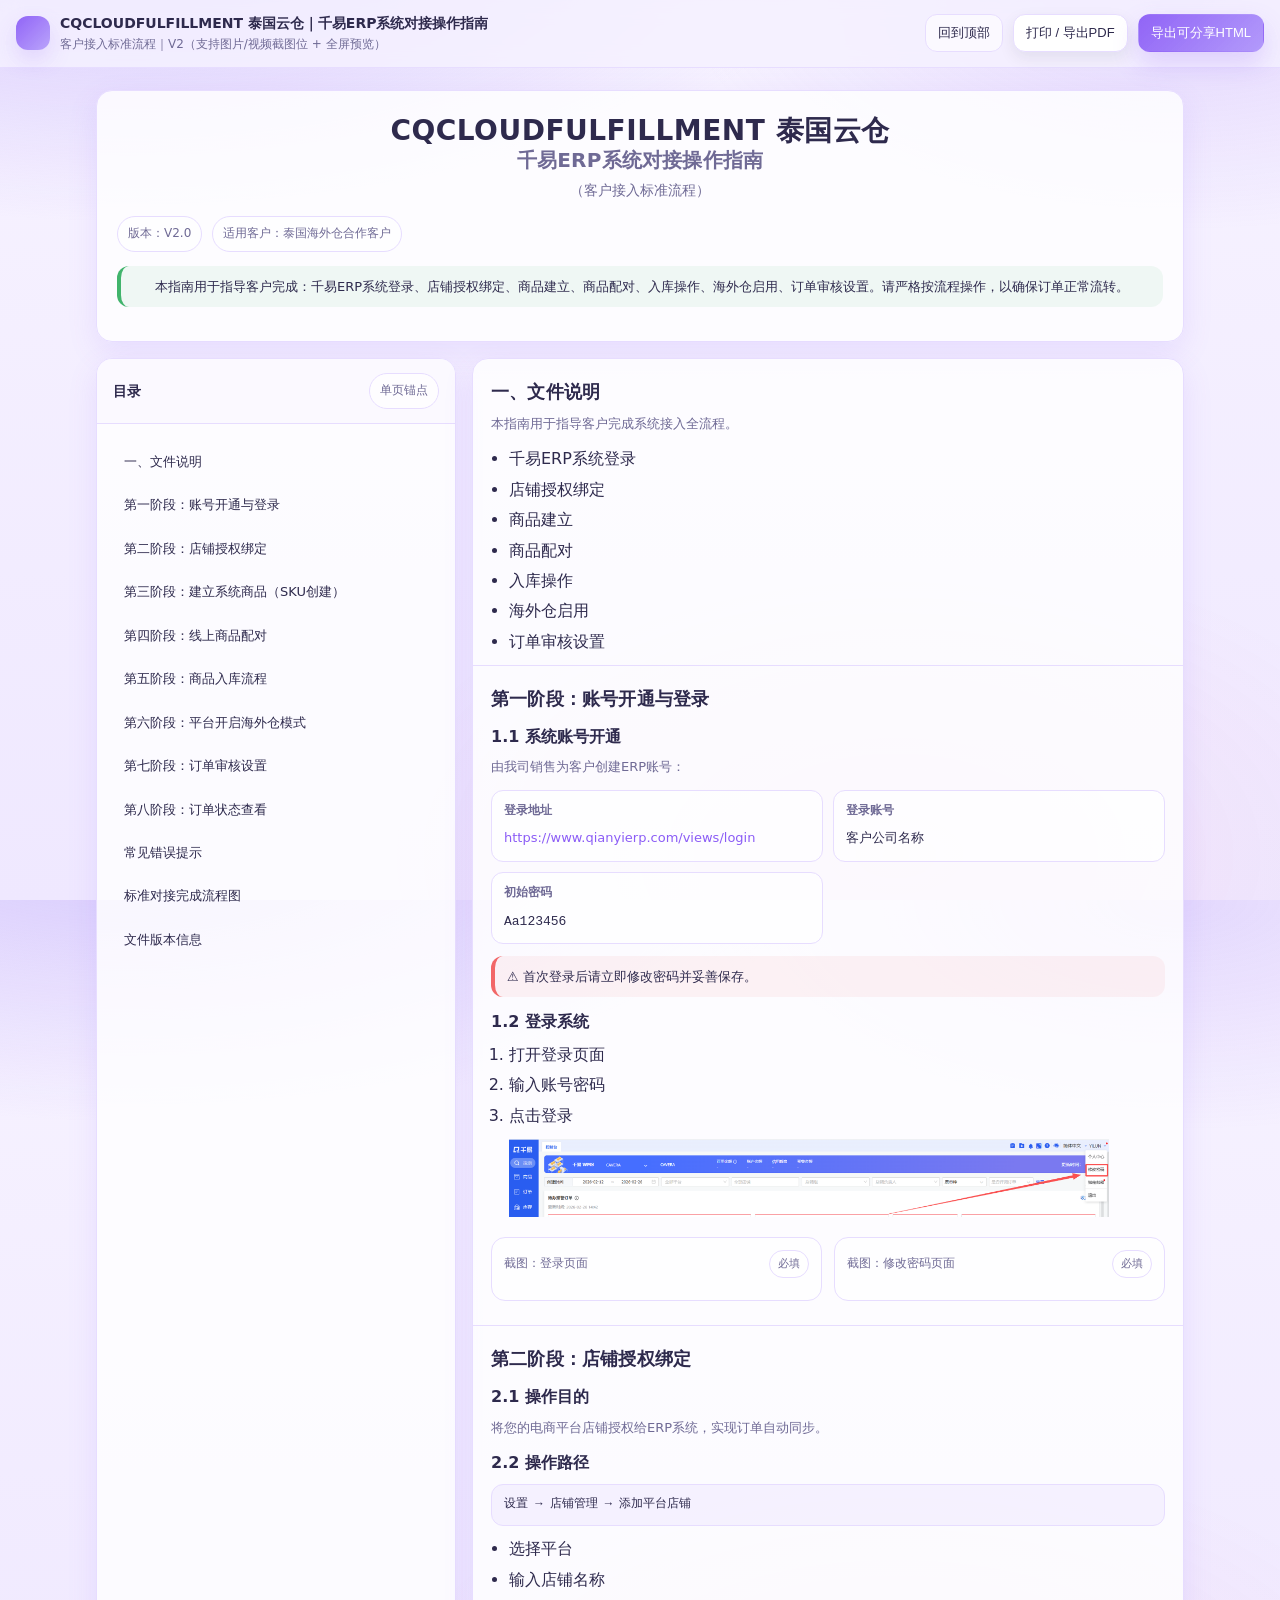
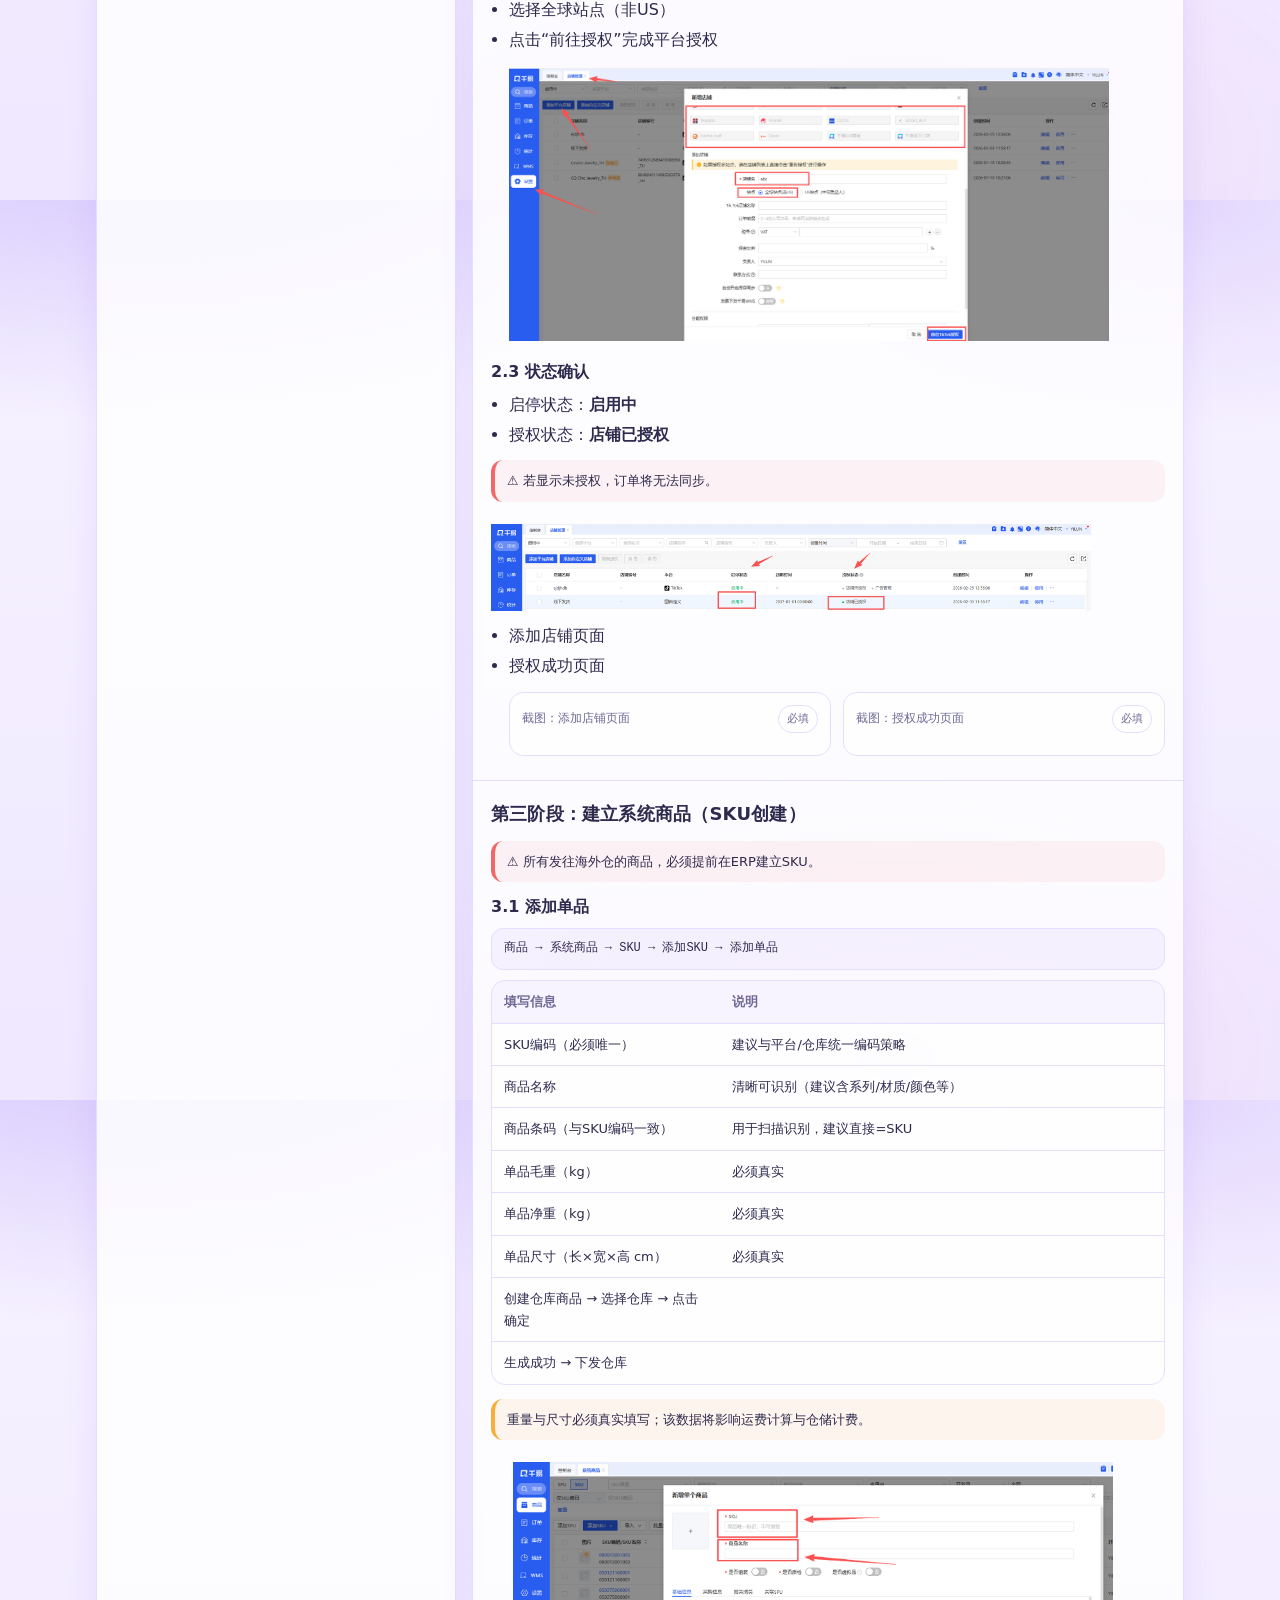
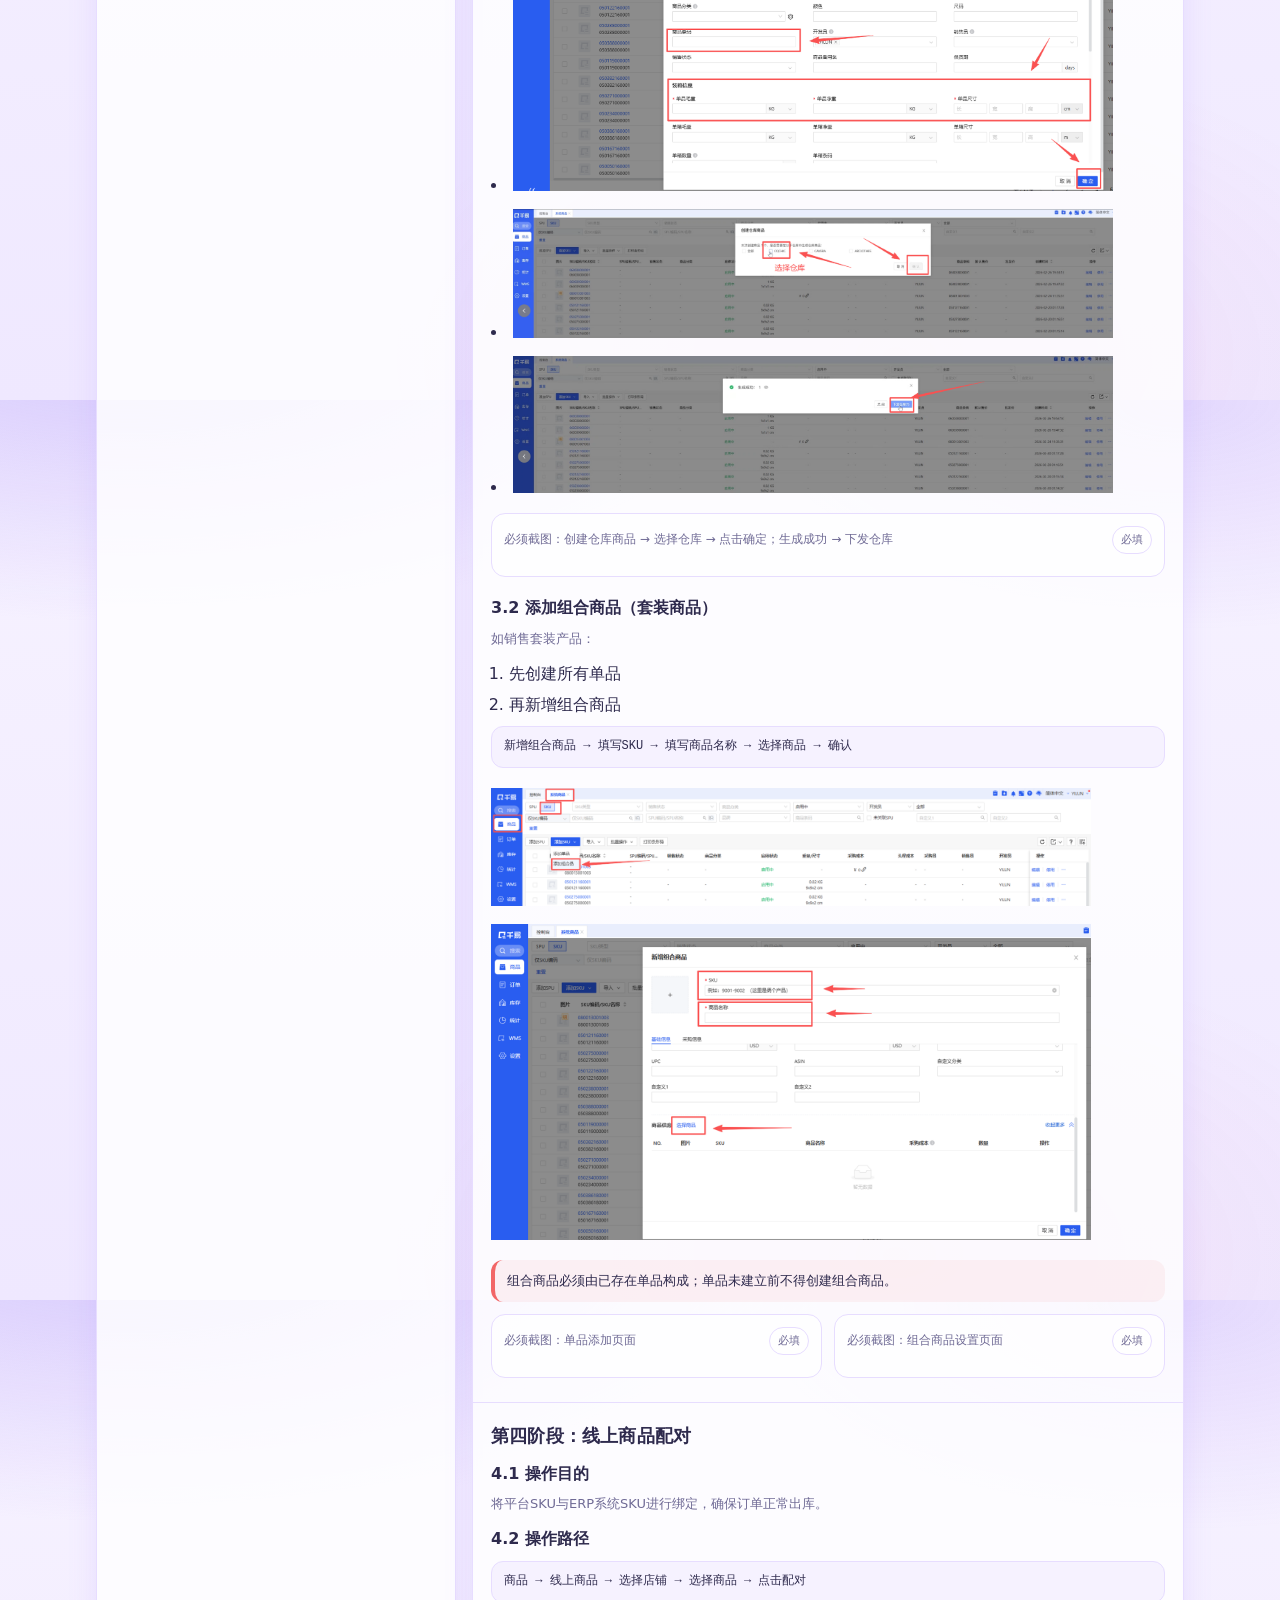
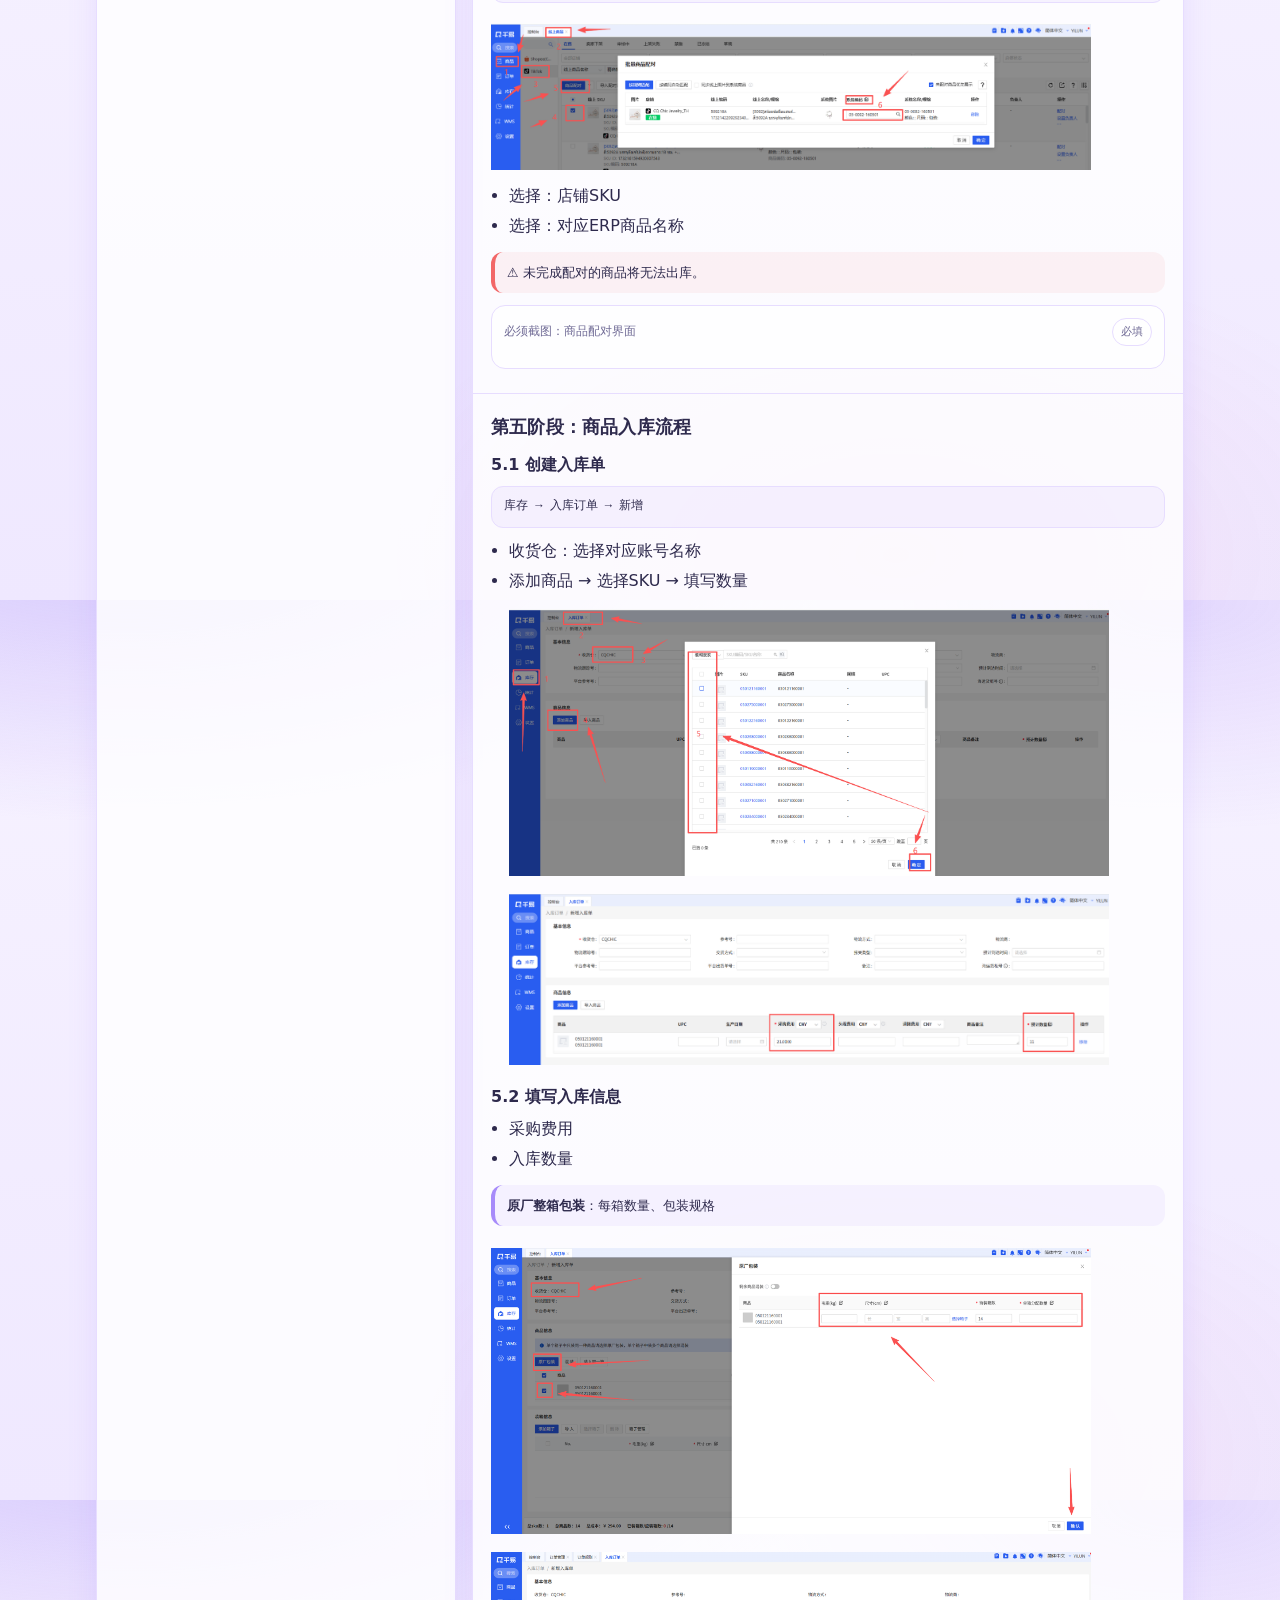
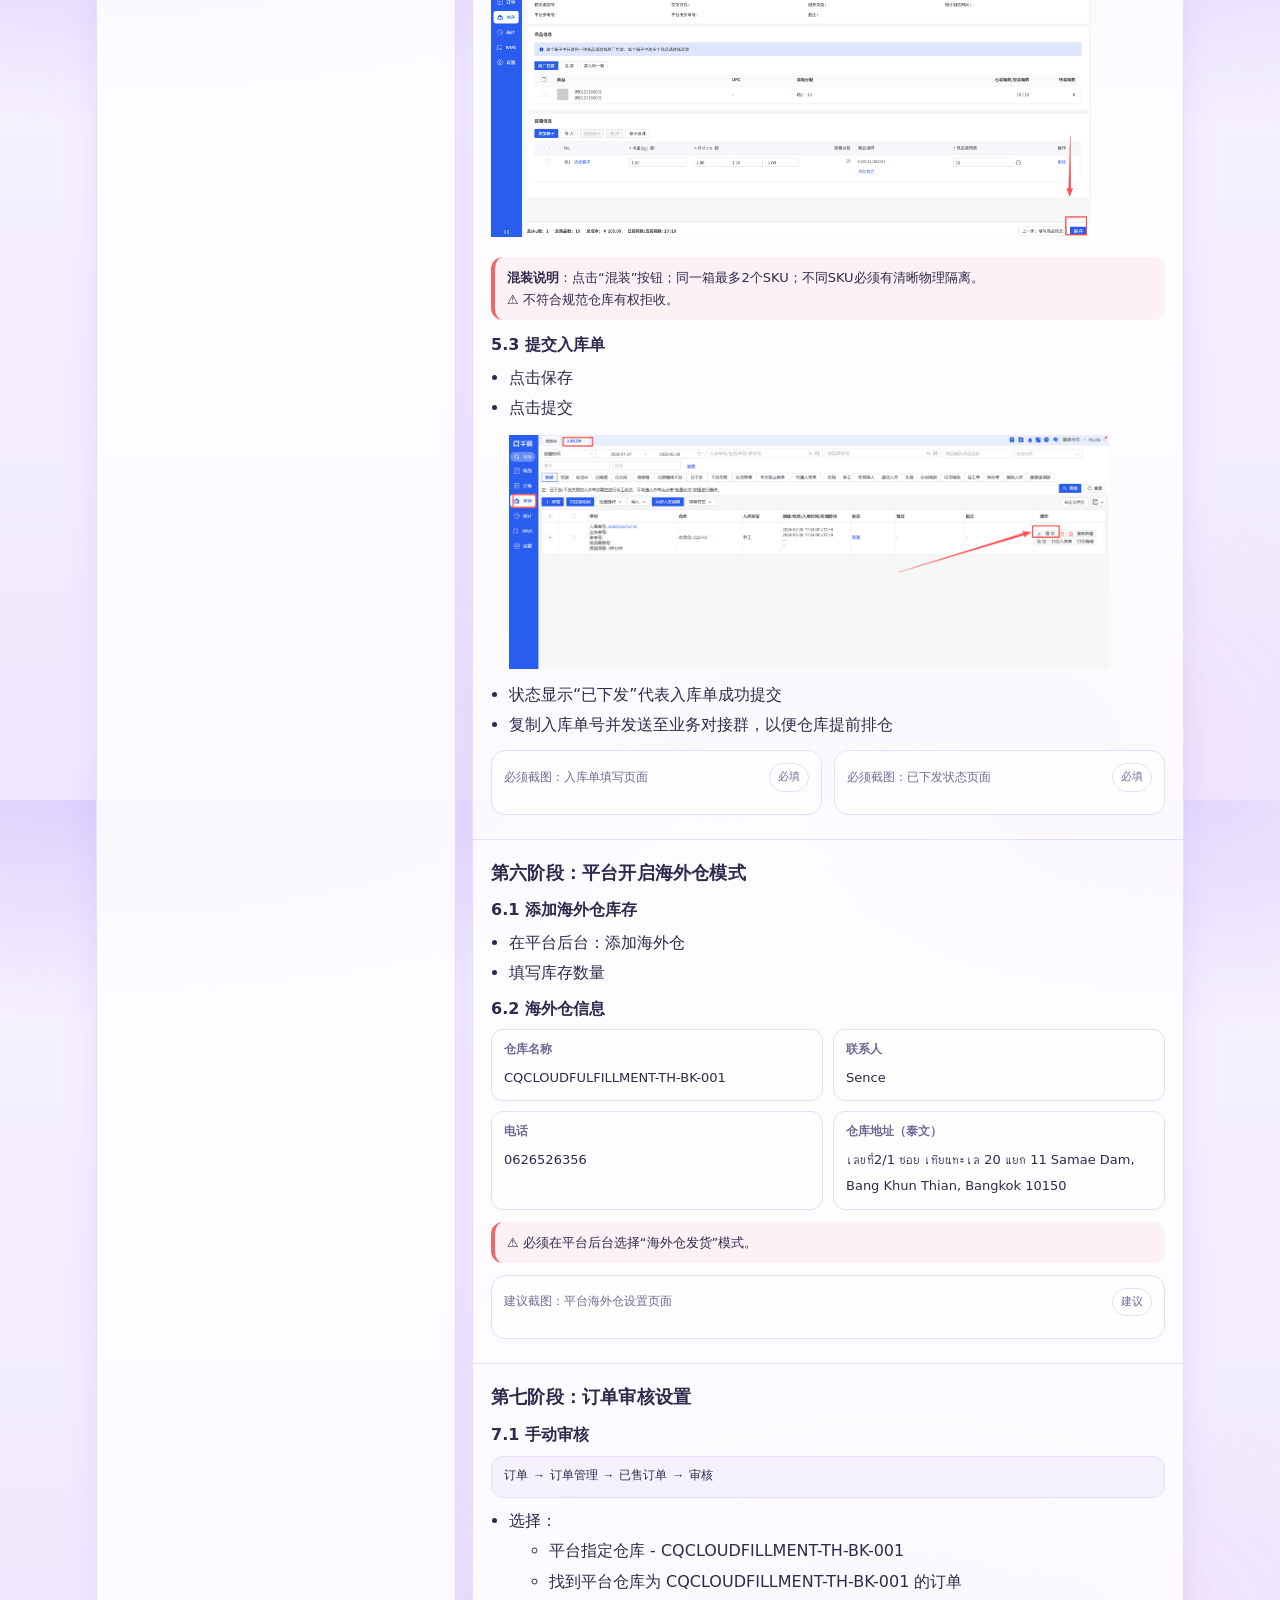
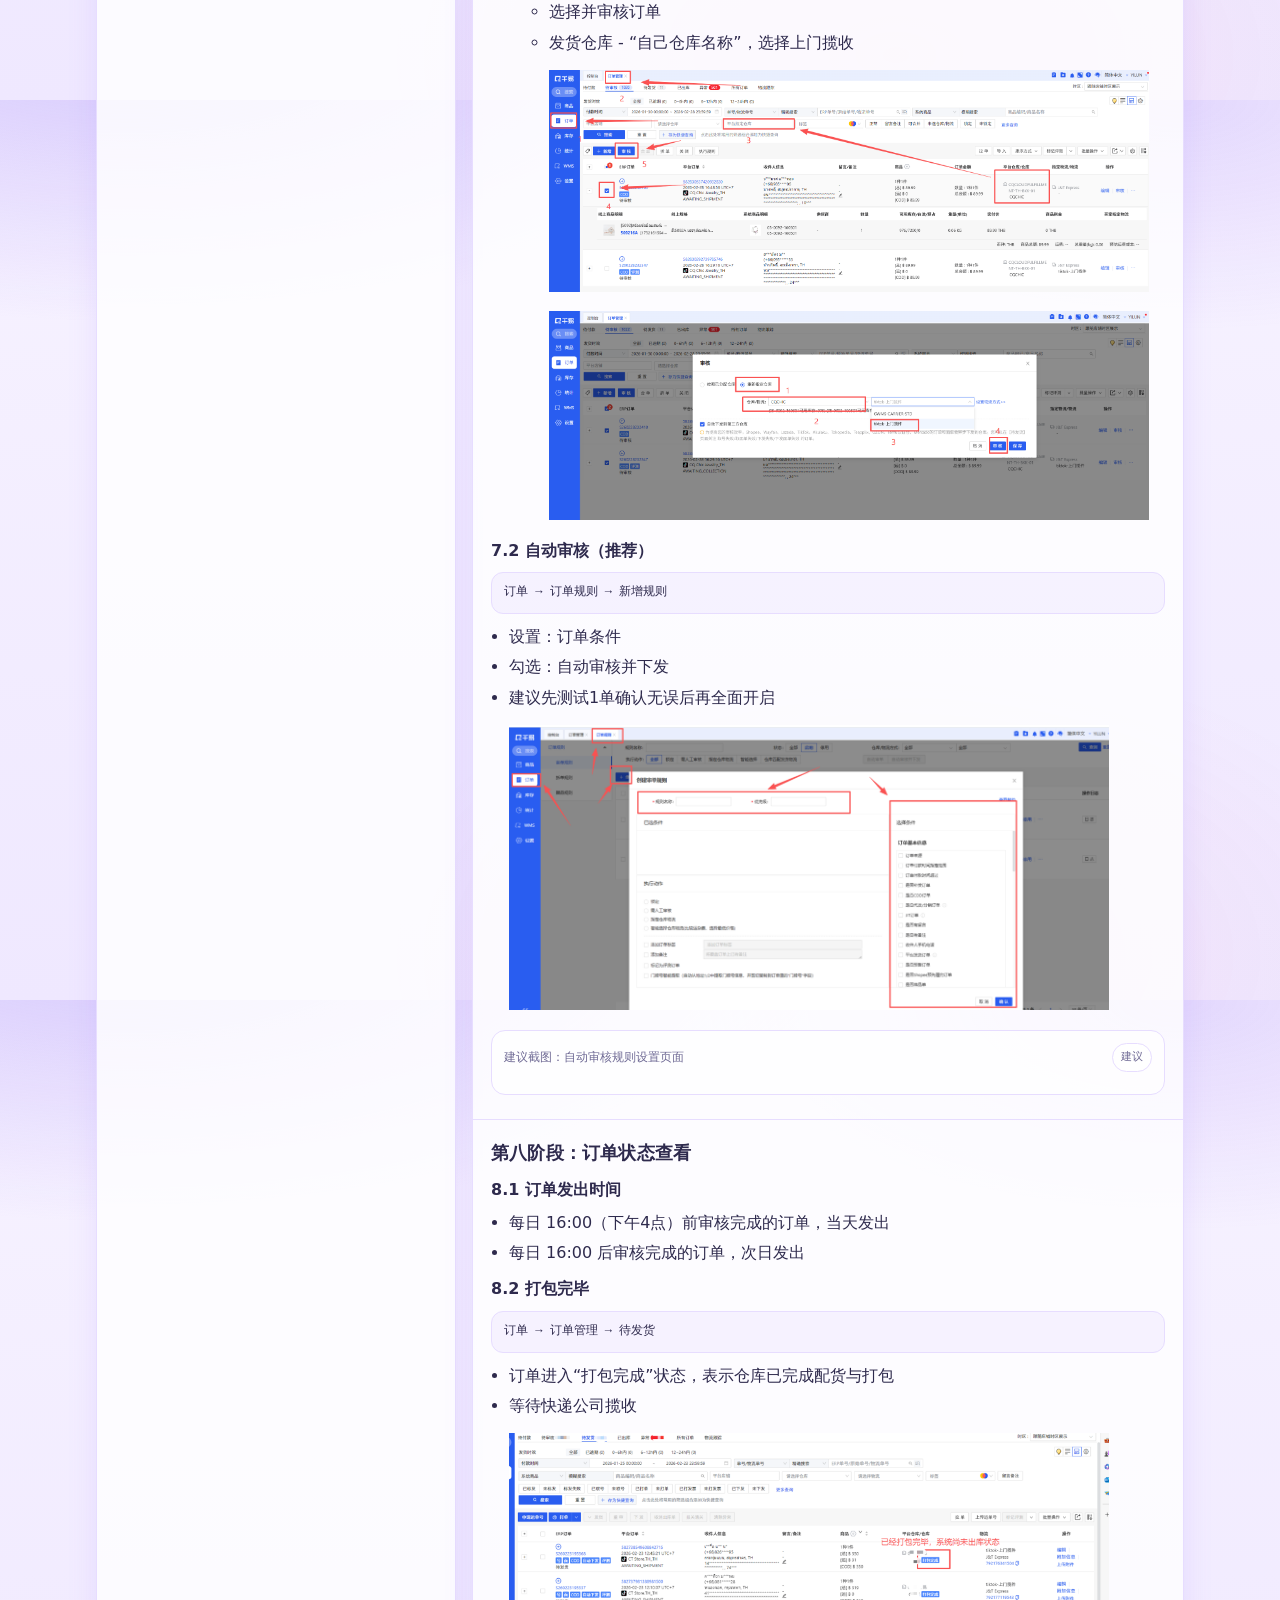
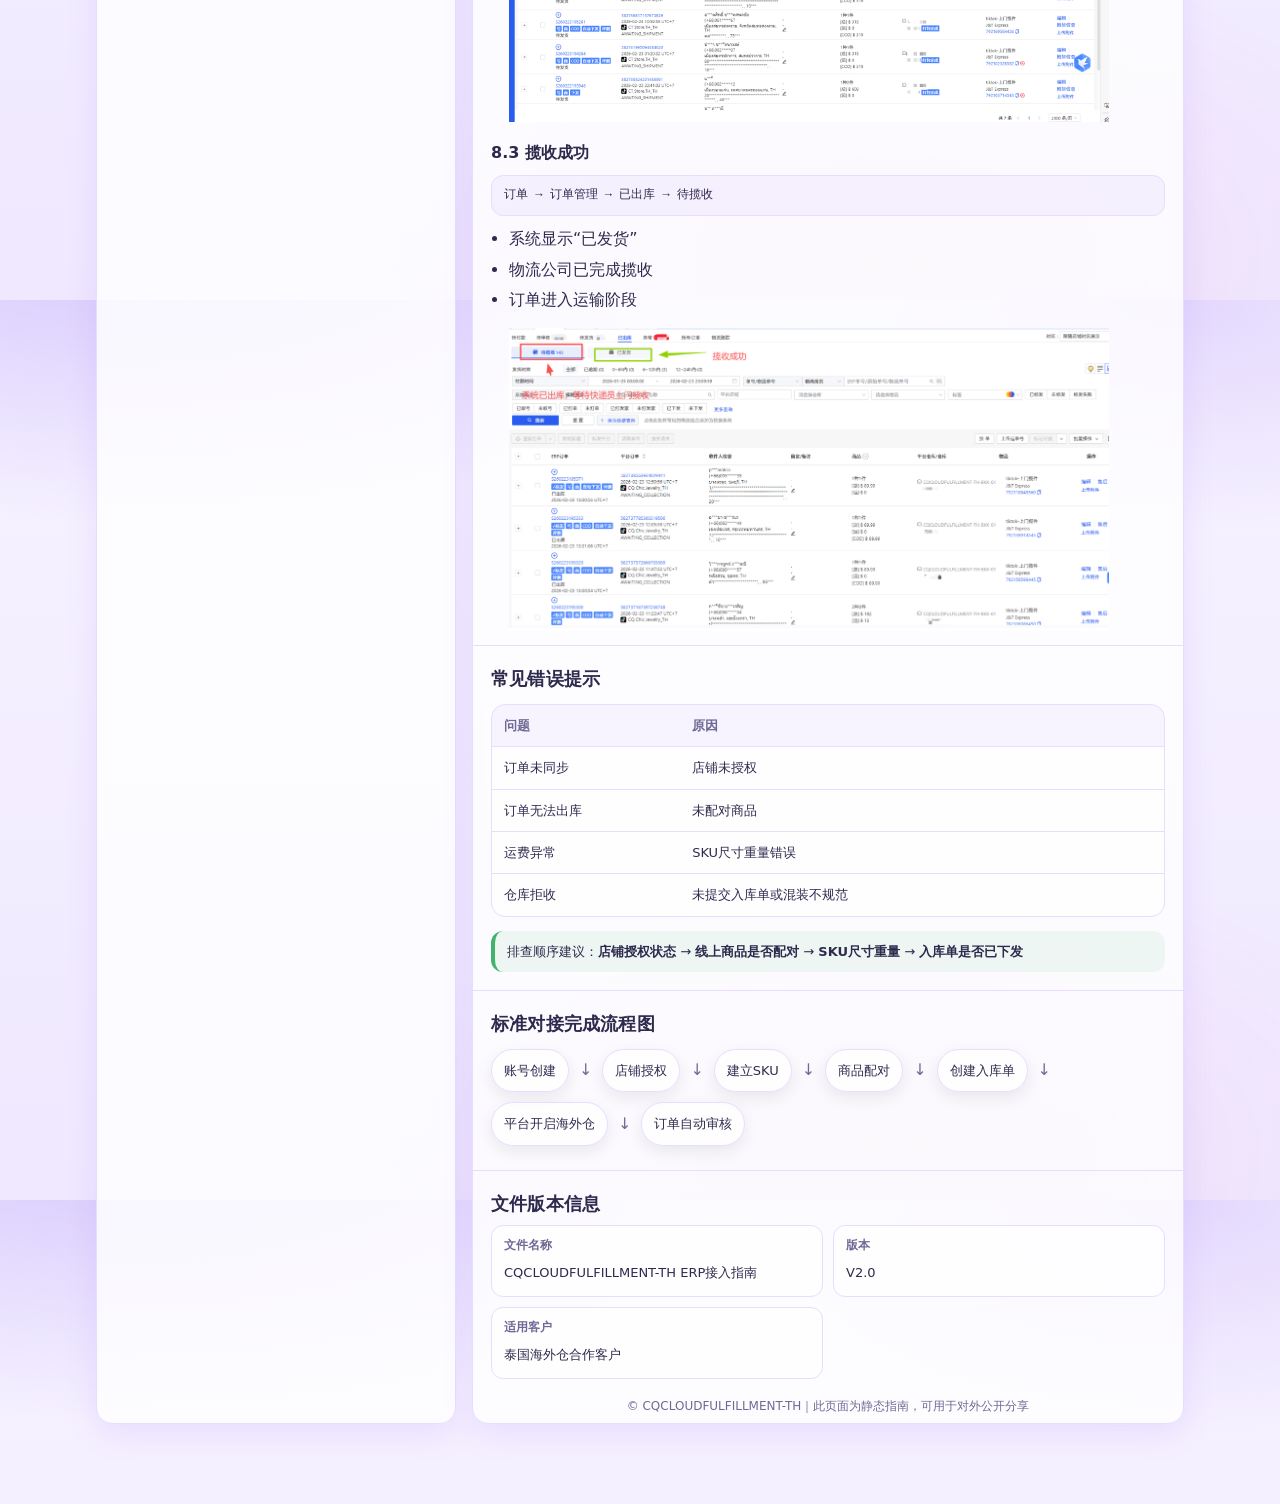
==== commit 025b890b: "Update index.html" ====
--- a/index.html
+++ b/index.html
@@ -1022,6 +1022,10 @@
             <li>设置：订单条件</li>
             <li>勾选：自动审核并下发</li>
             <li>建议先测试1单确认无误后再全面开启</li>
+             <img 
+      src="7.2.png" 
+      style="margin-top:10px; cursor:pointer; max-width:600px;"
+      onclick="openImage(this.src)">
           </ul>
 
           <div class="shots one">
@@ -1053,6 +1057,10 @@
   <ul class="klist">
     <li>订单进入“打包完成”状态，表示仓库已完成配货与打包</li>
     <li>等待快递公司揽收</li>
+     <img 
+      src="8.2.png" 
+      style="margin-top:10px; cursor:pointer; max-width:600px;"
+      onclick="openImage(this.src)">
   </ul>
 
   <h4 style="margin:10px 0 6px;">8.3 揽收成功</h4>
@@ -1061,6 +1069,10 @@
     <li>系统显示“已发货”</li>
     <li>物流公司已完成揽收</li>
     <li>订单进入运输阶段</li>
+        <img 
+      src="8.3.png" 
+      style="margin-top:10px; cursor:pointer; max-width:600px;"
+      onclick="openImage(this.src)">
   </ul>
 </div>
 
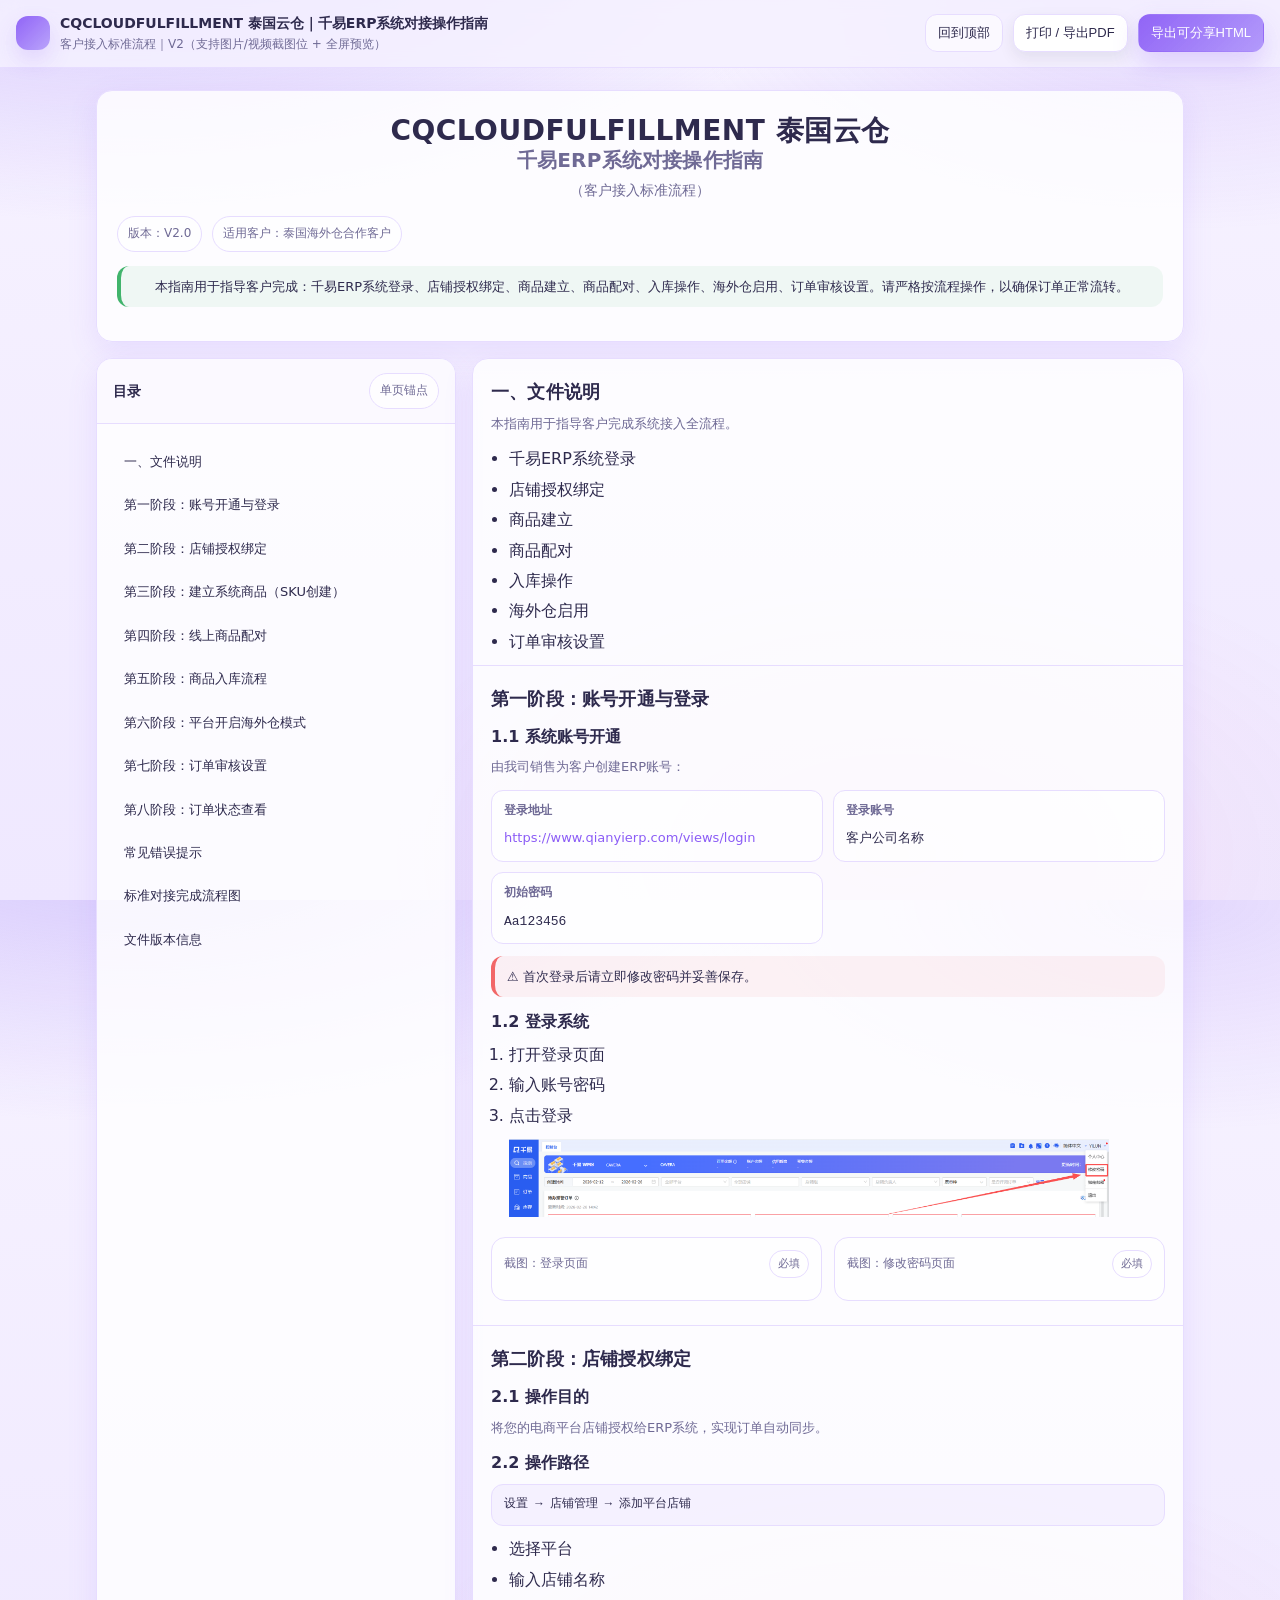
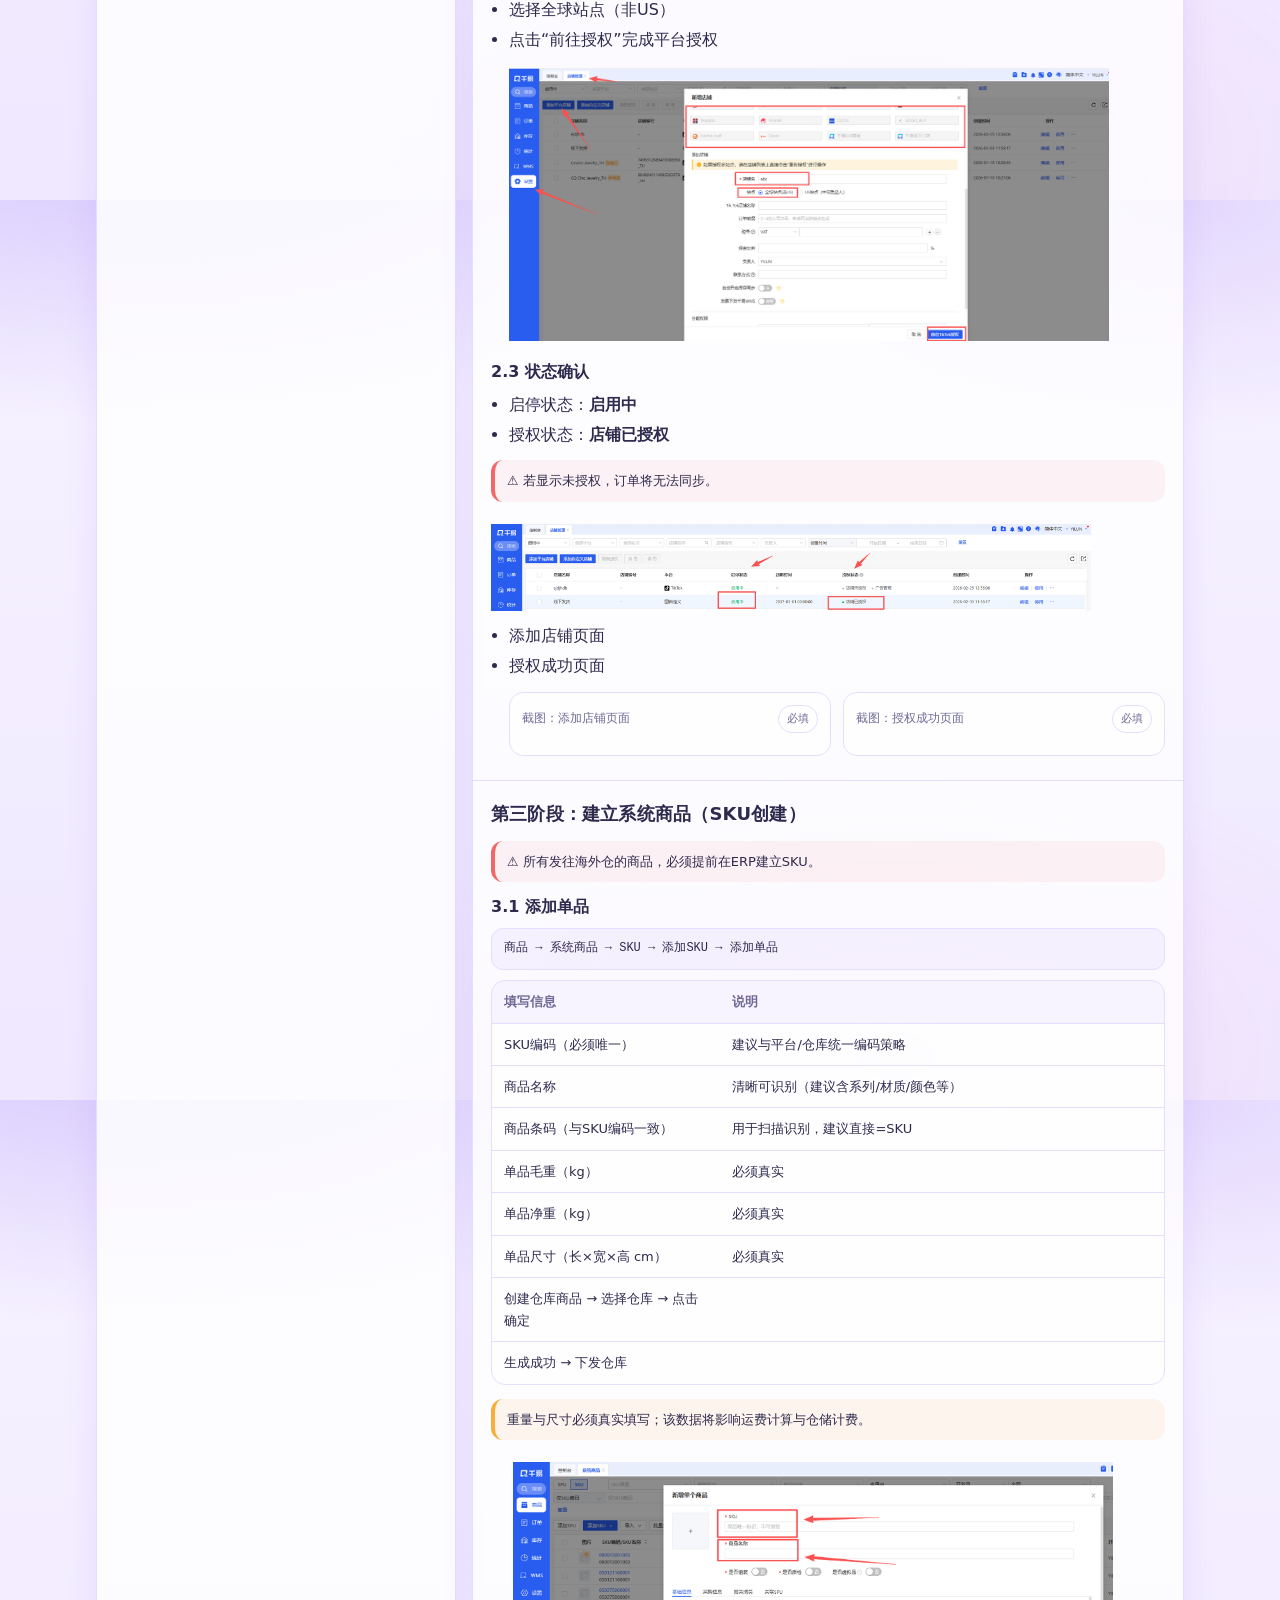
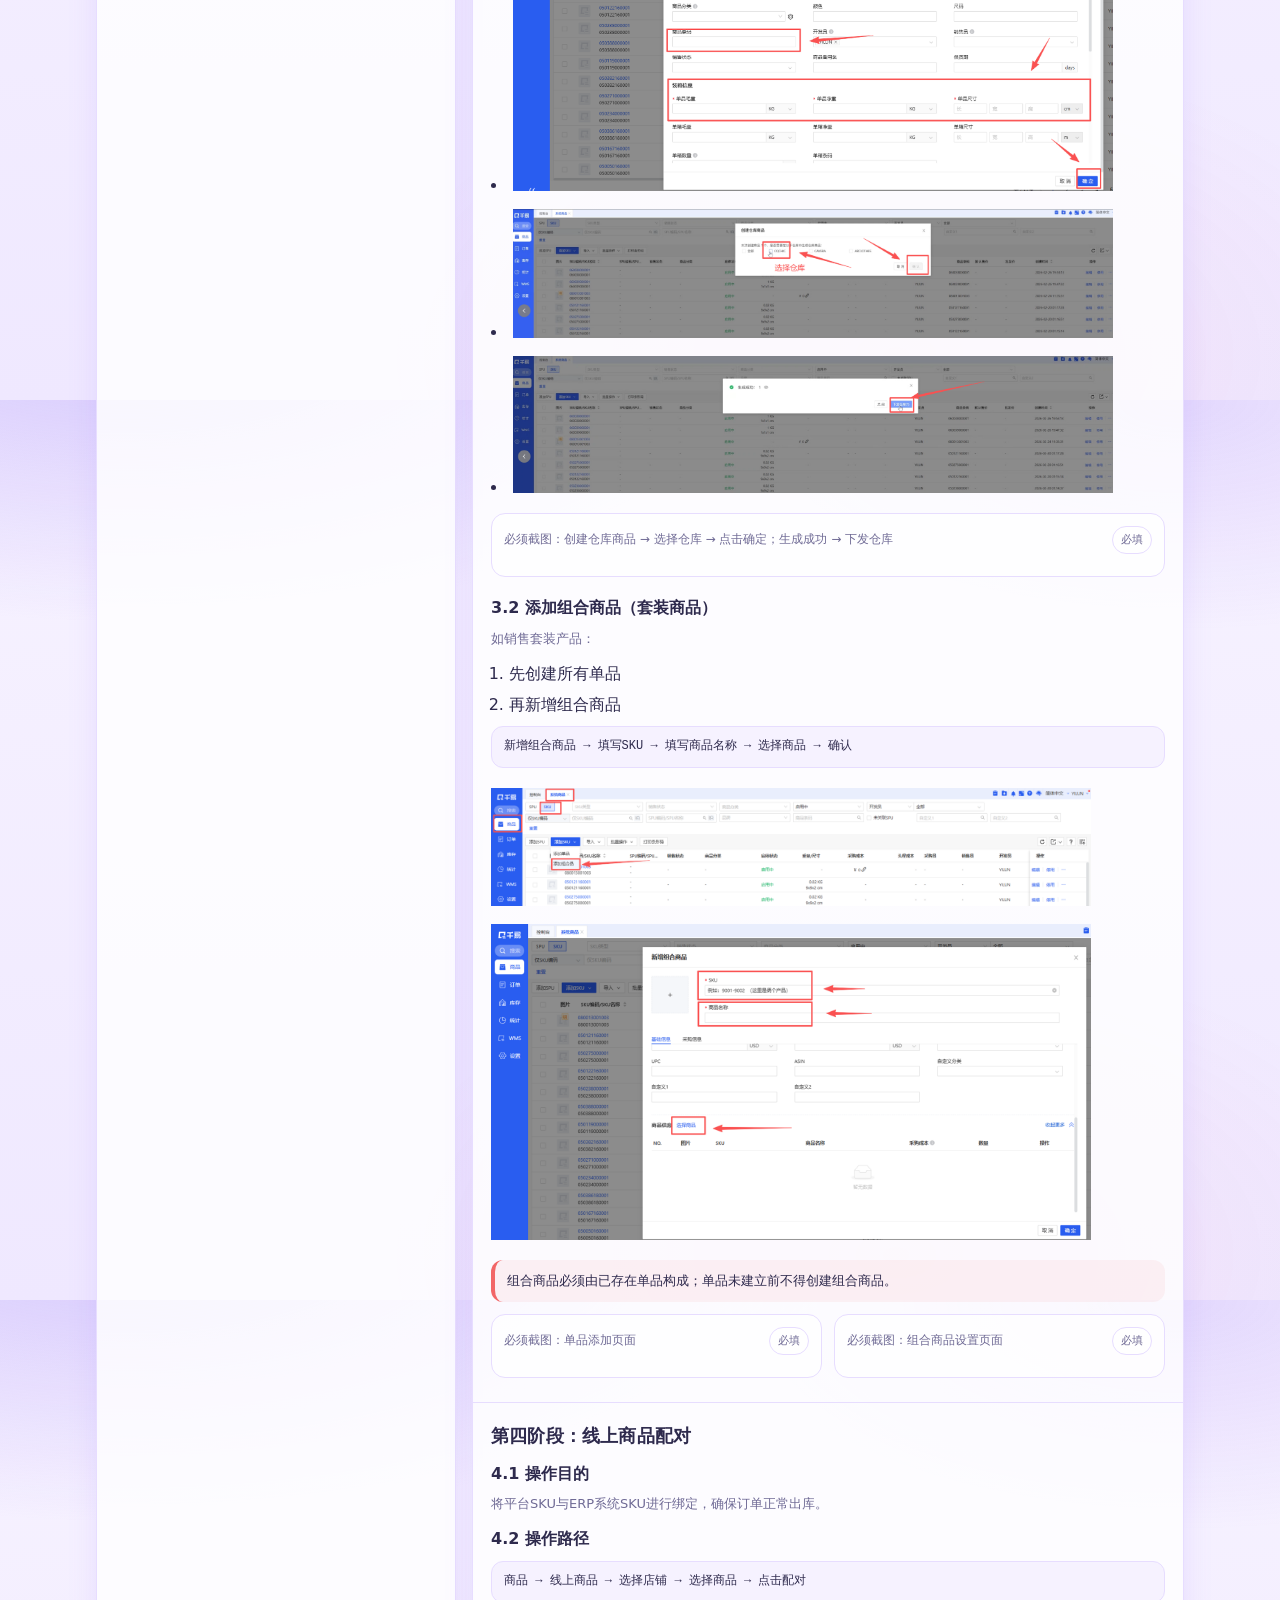
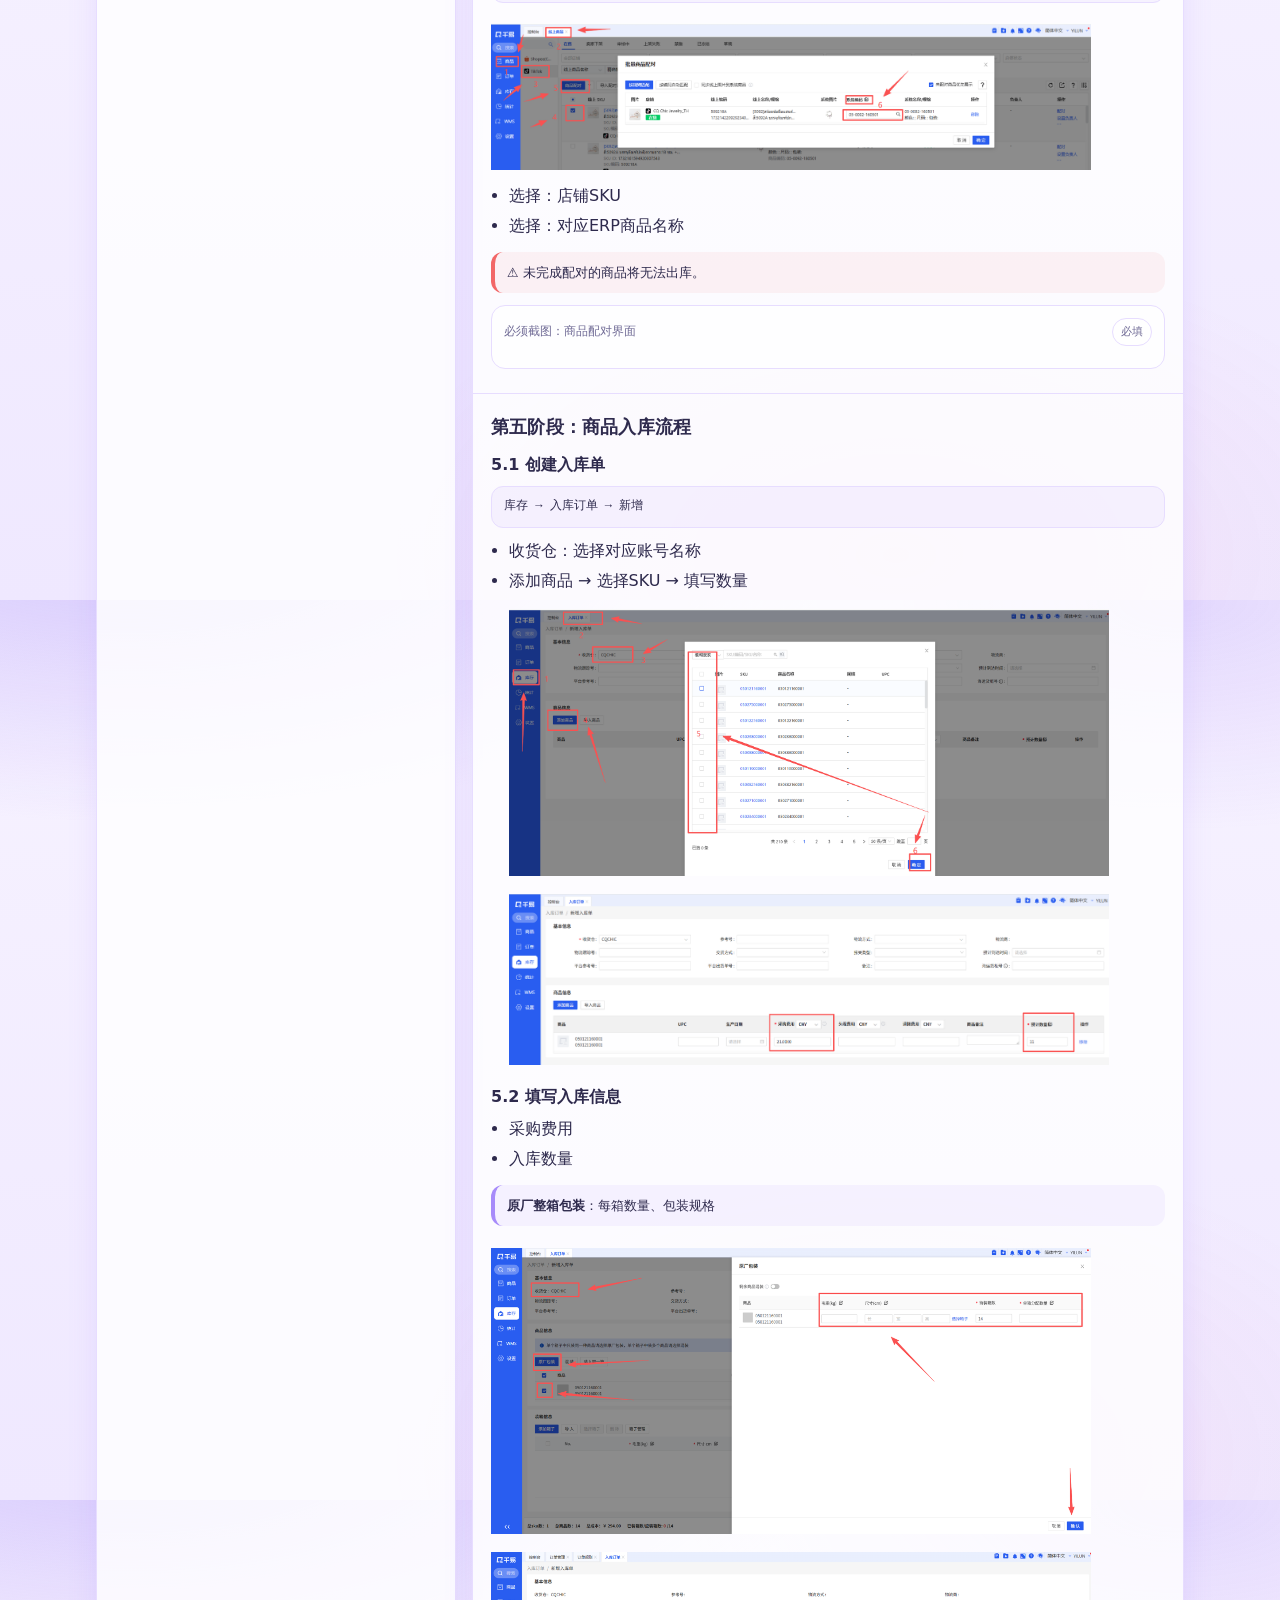
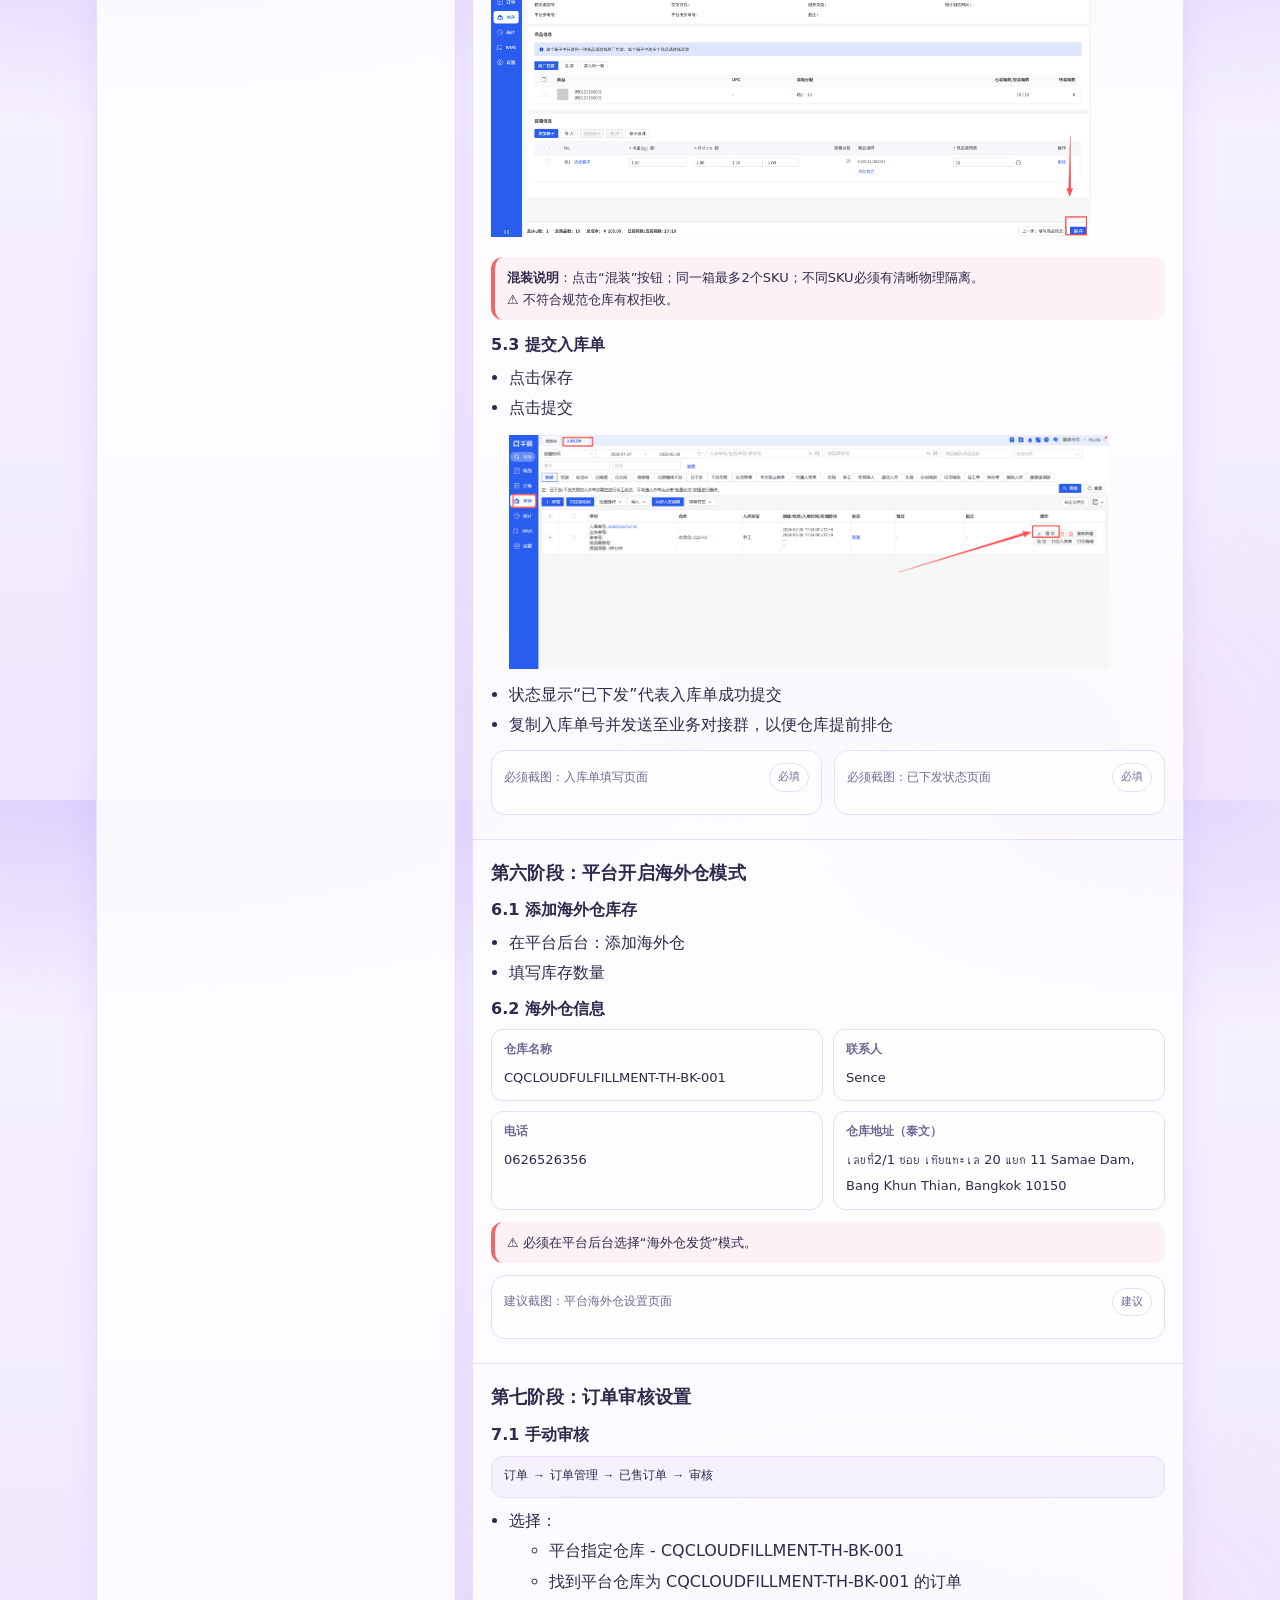
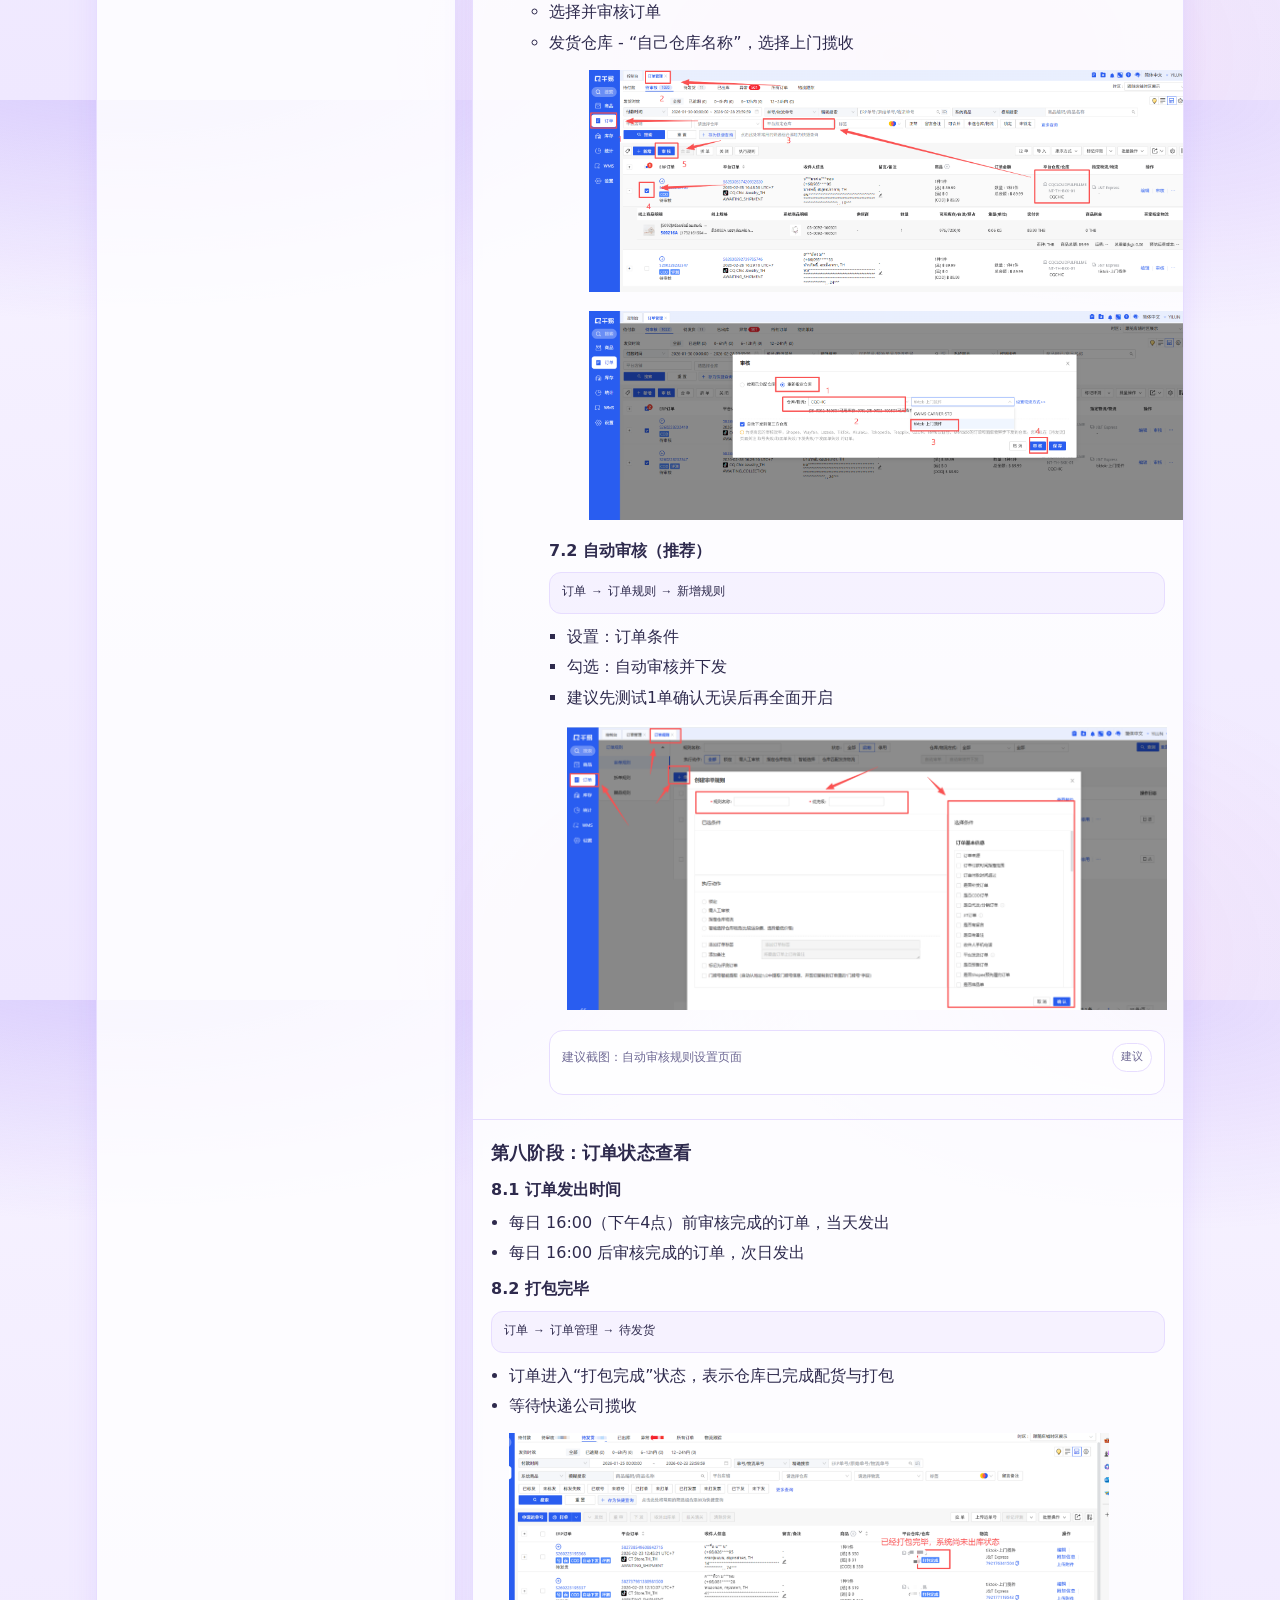
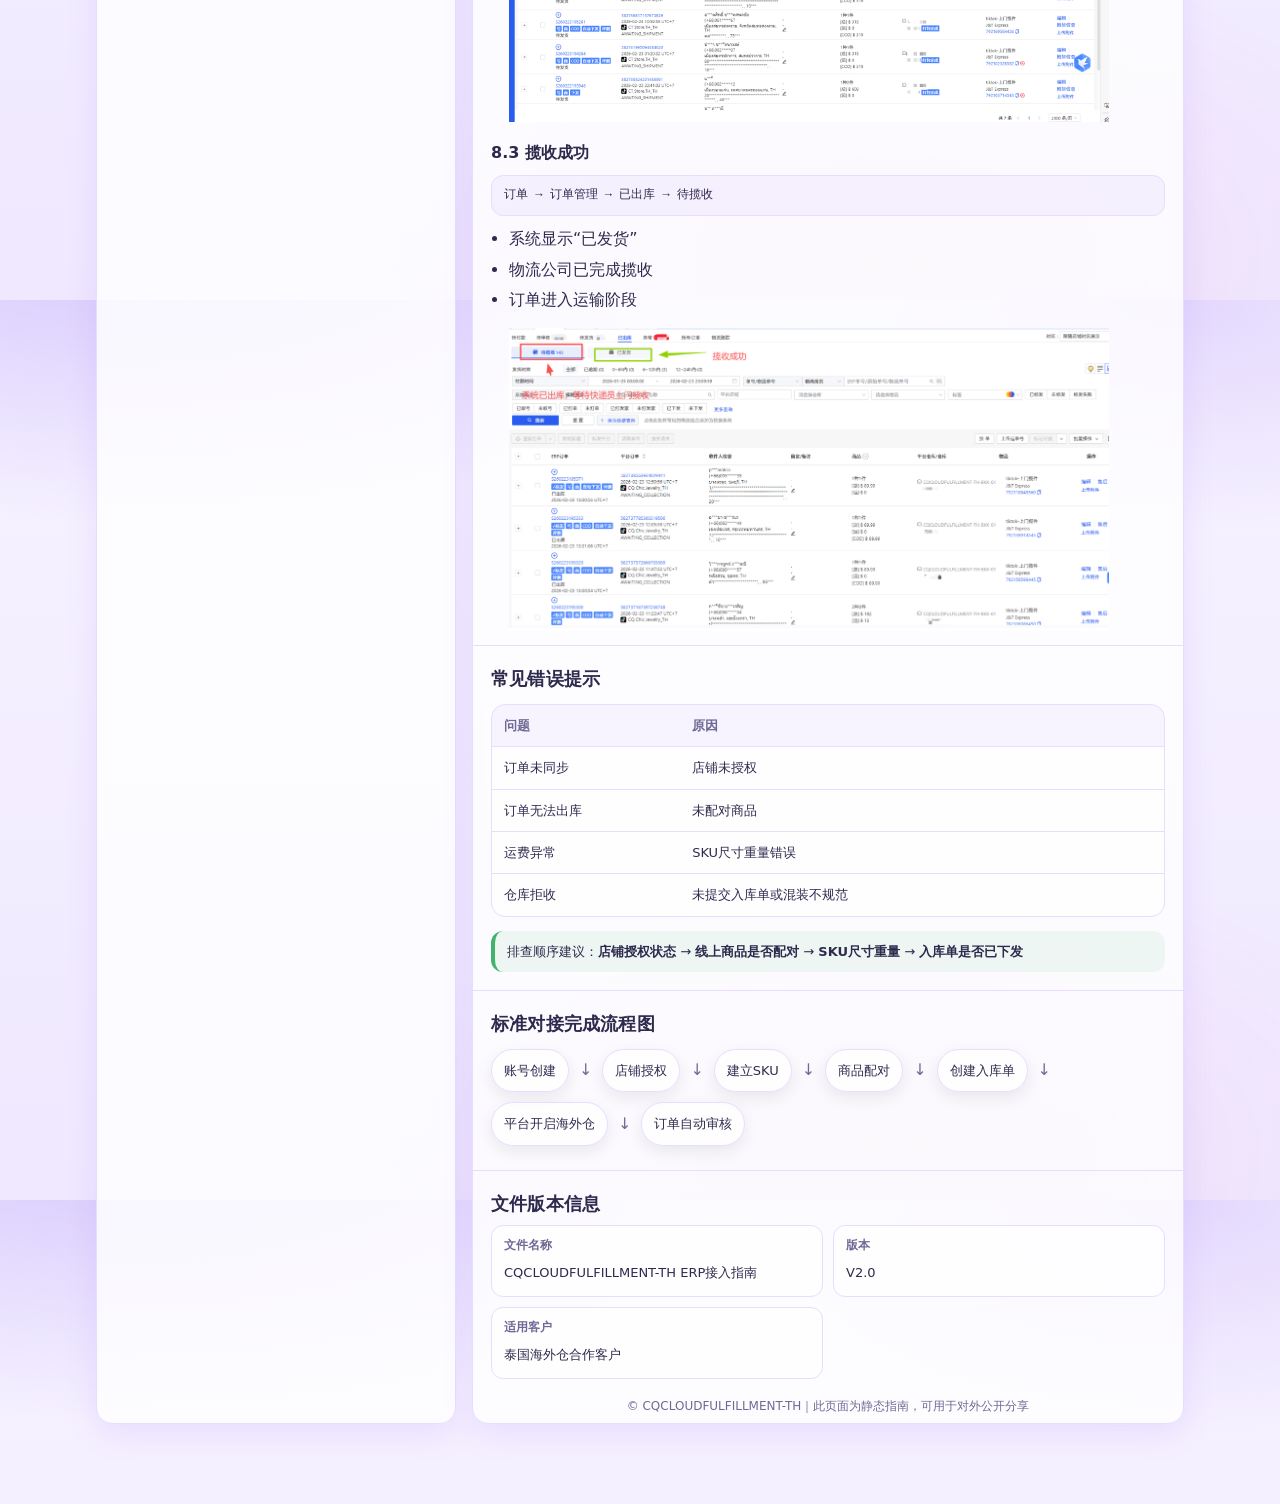
==== commit 88de9bec: "Update index.html" ====
--- a/index.html
+++ b/index.html
@@ -1003,7 +1003,7 @@
       <li>选择并审核订单</li>
       <li>发货仓库 - “自己仓库名称”，选择上门揽收</li>
       
-       <img 
+  <ul>     <img 
       src="7.1.png" 
       style="margin-top:10px; cursor:pointer; max-width:600px;"
       onclick="openImage(this.src)">
@@ -1011,7 +1011,7 @@
       src="7.1.1.png" 
       style="margin-top:10px; cursor:pointer; max-width:600px;"
       onclick="openImage(this.src)">
-      
+  <ul>    
     </ul>
   </li>
 </ul>
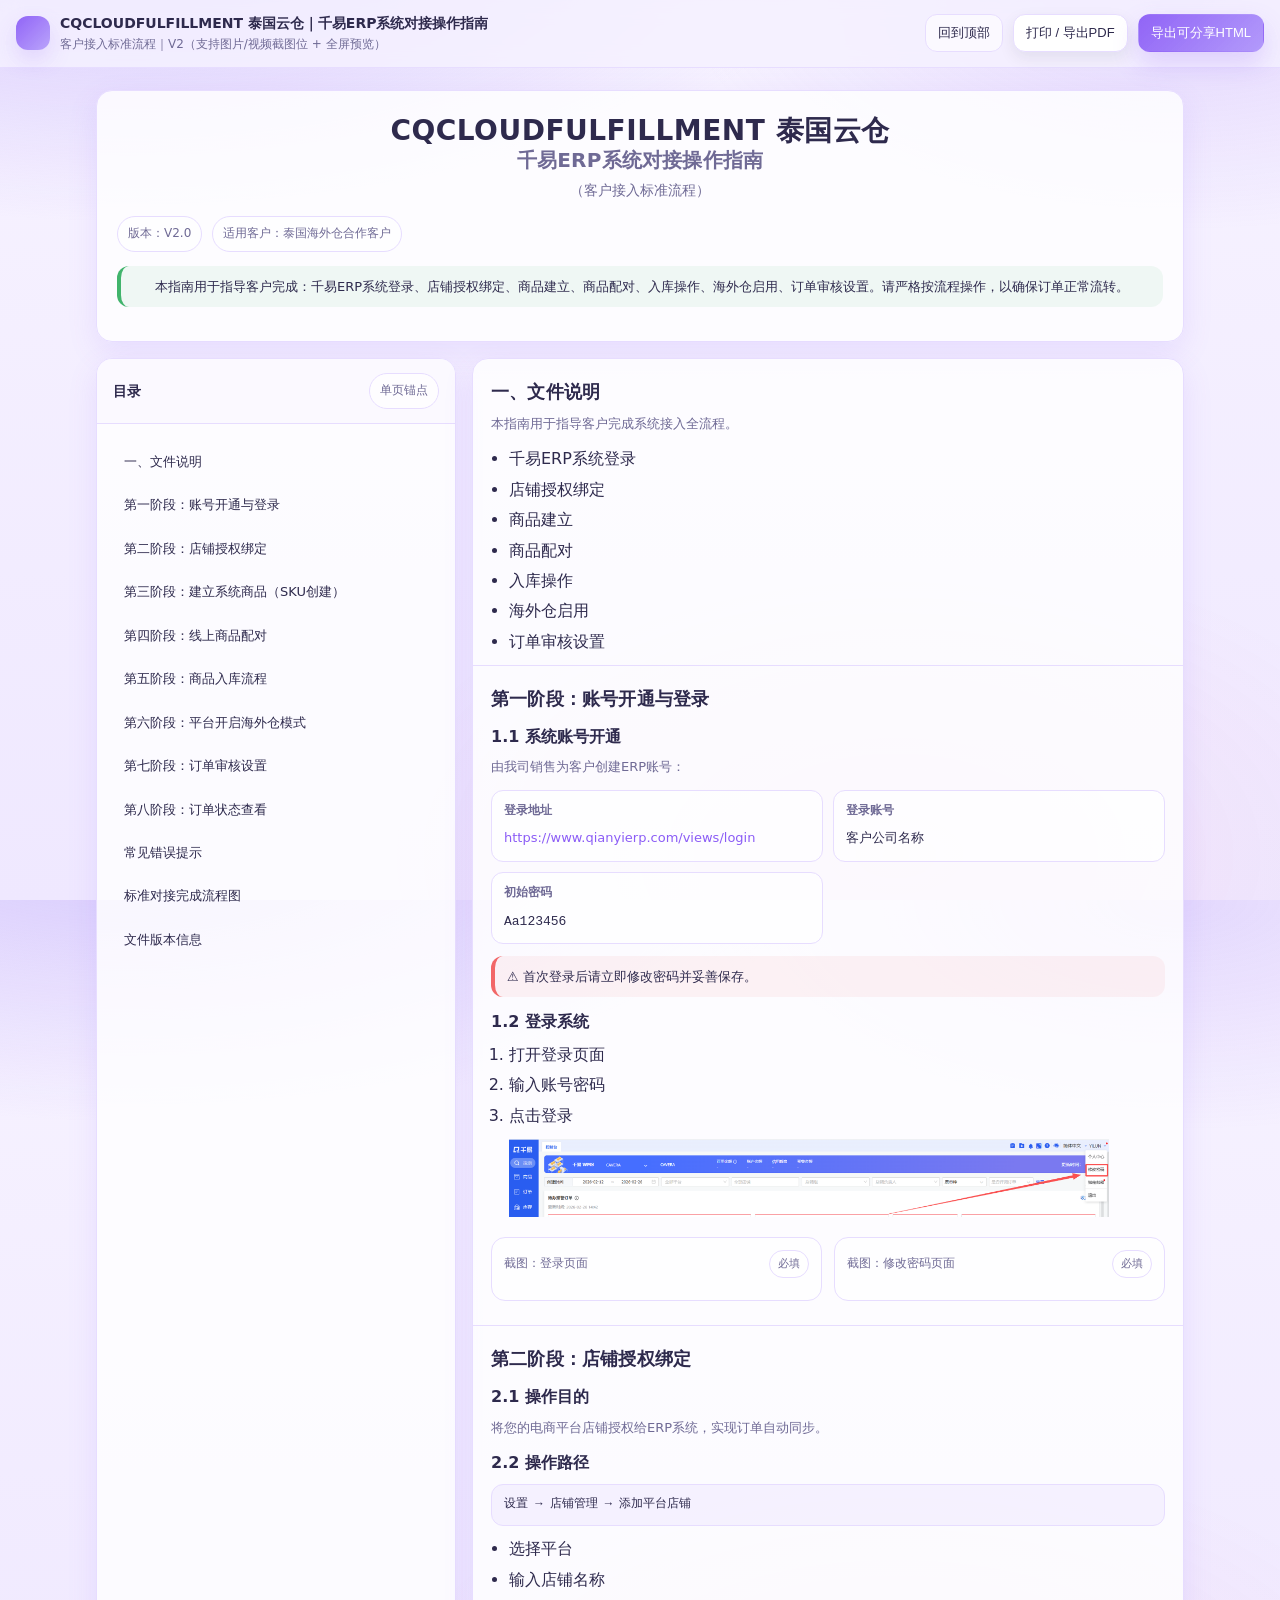
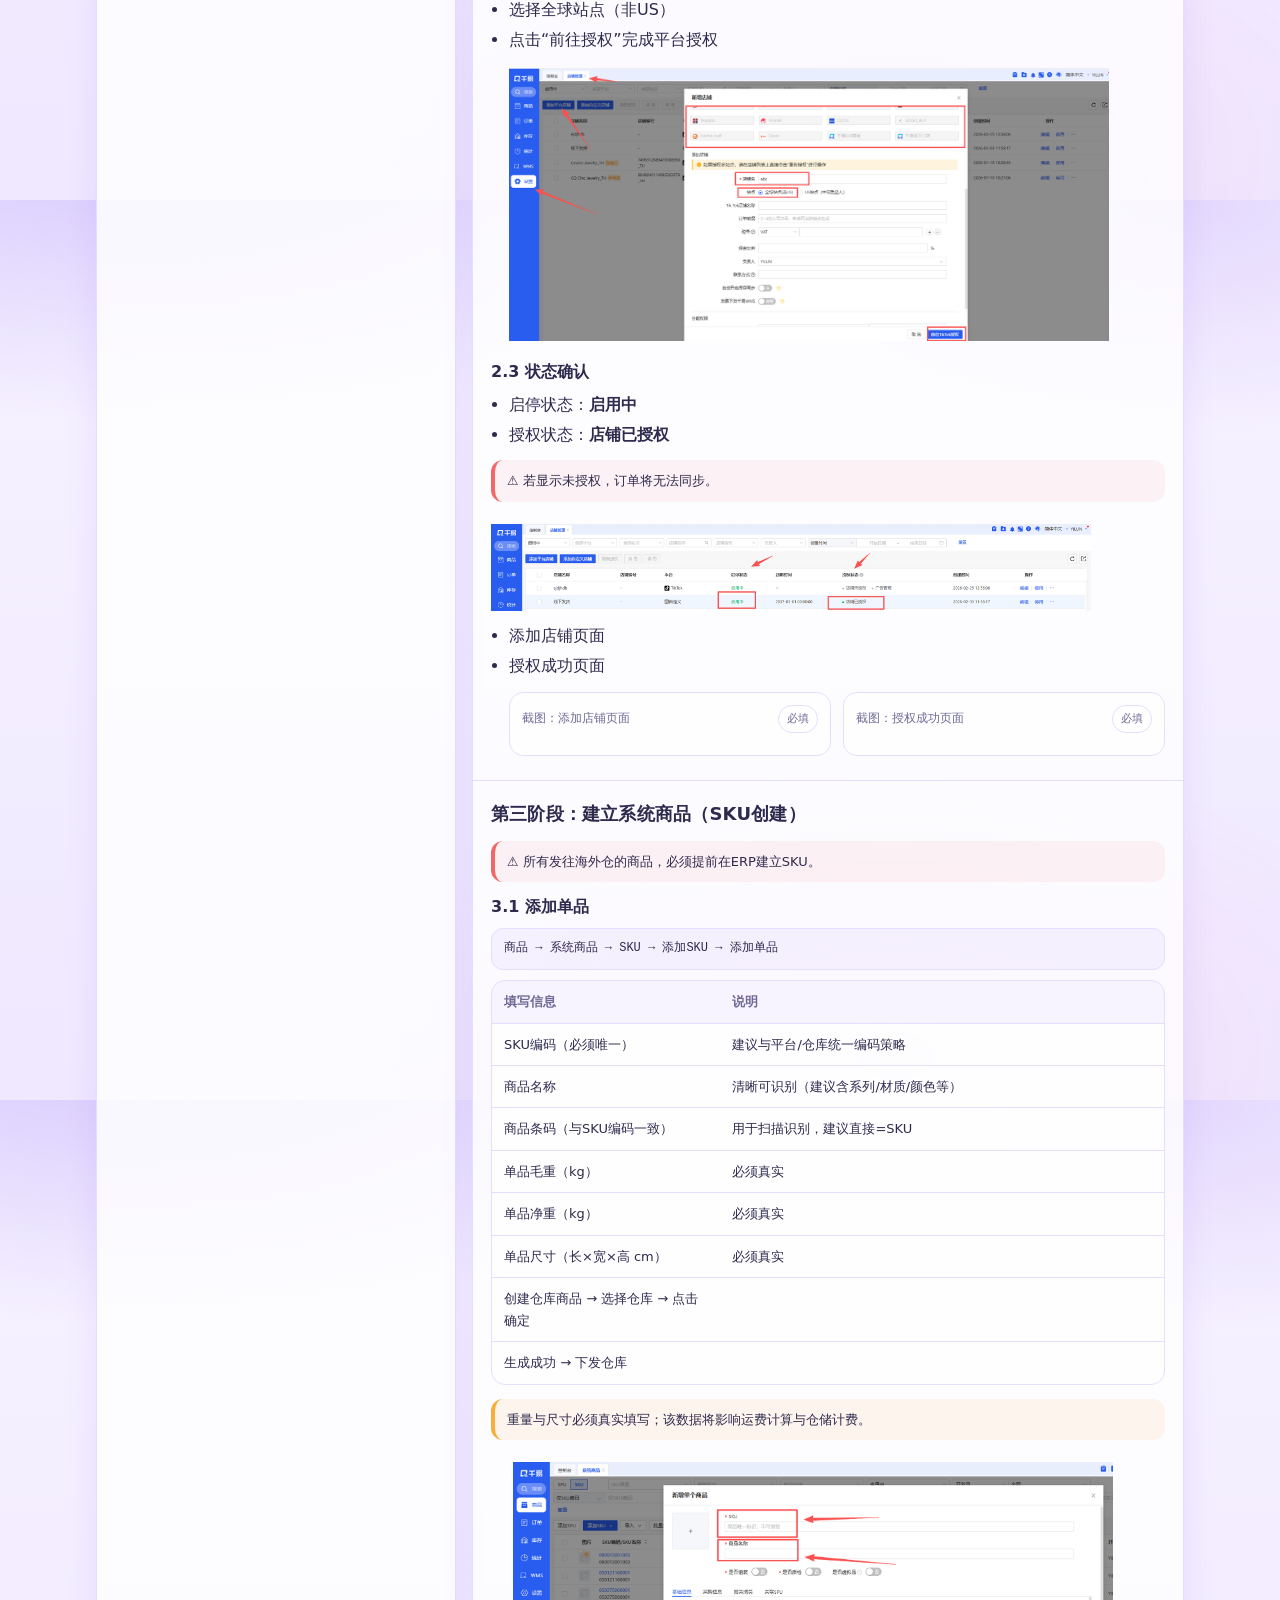
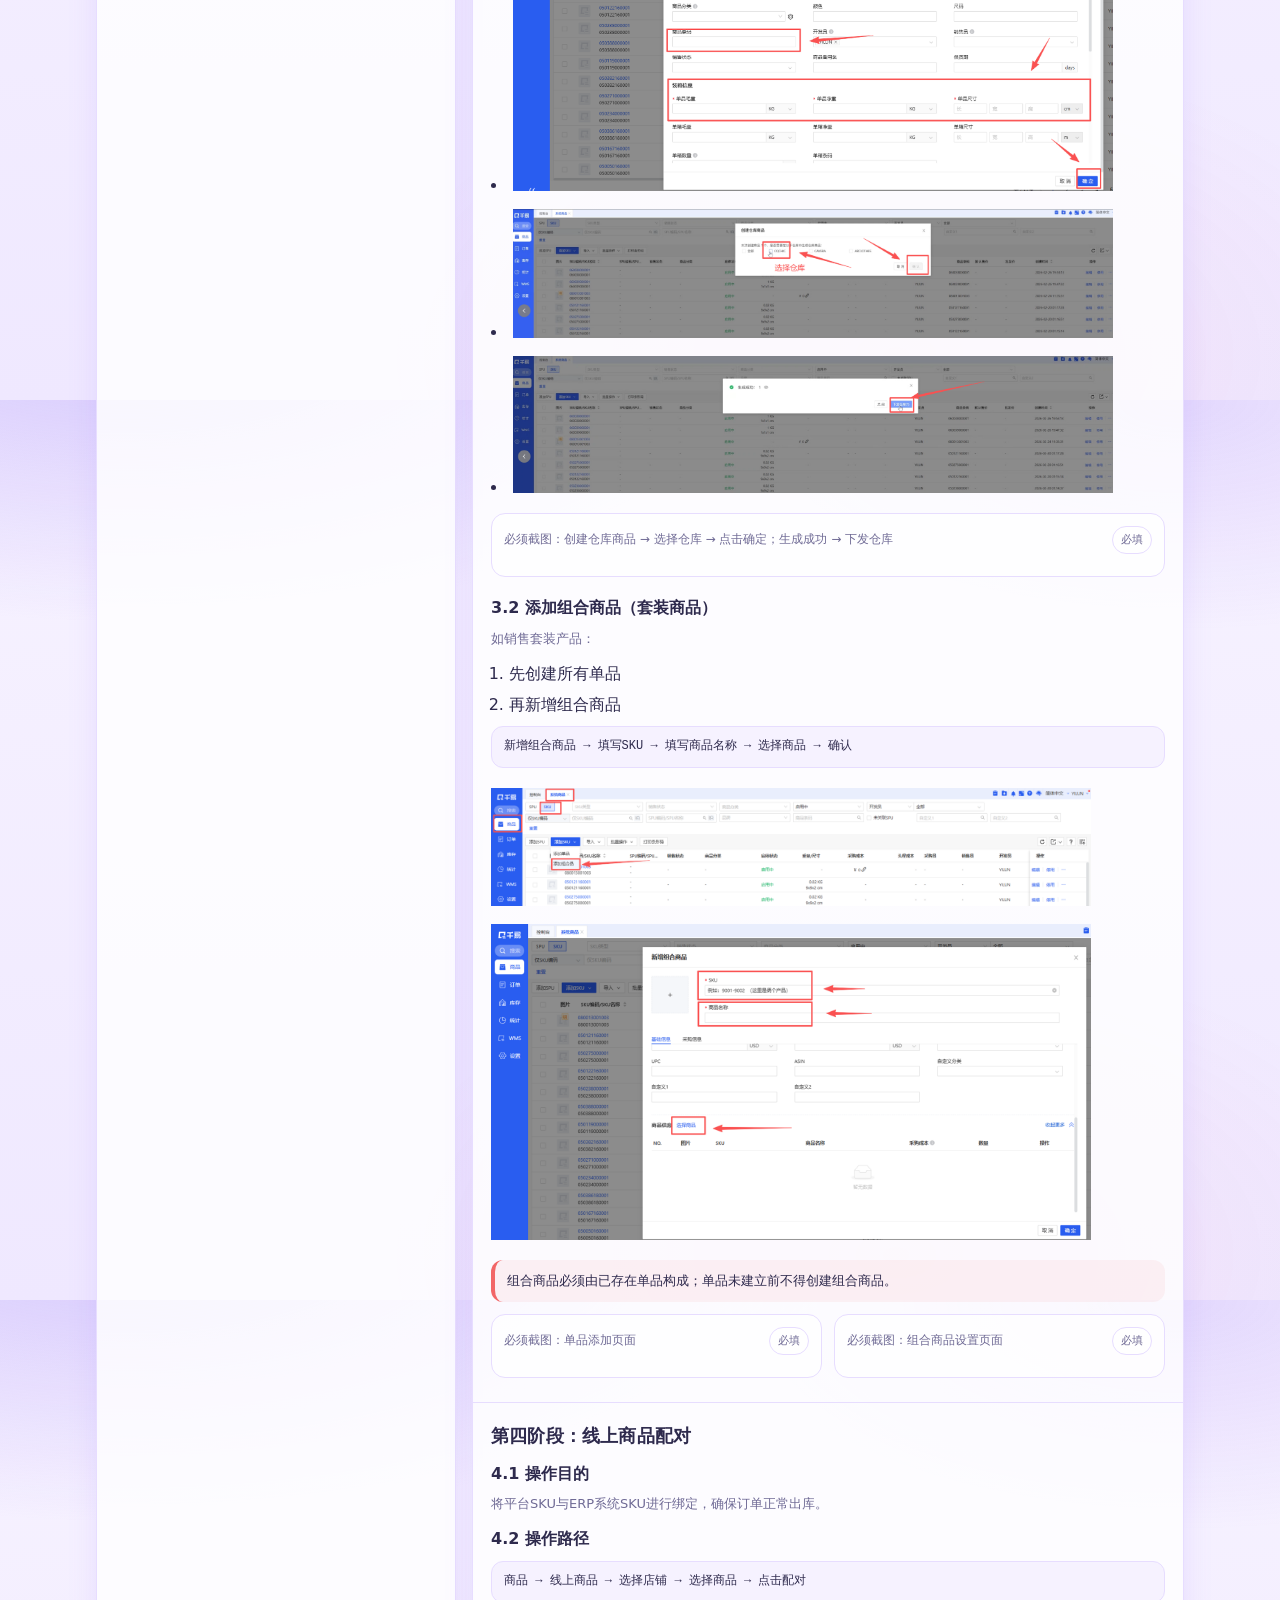
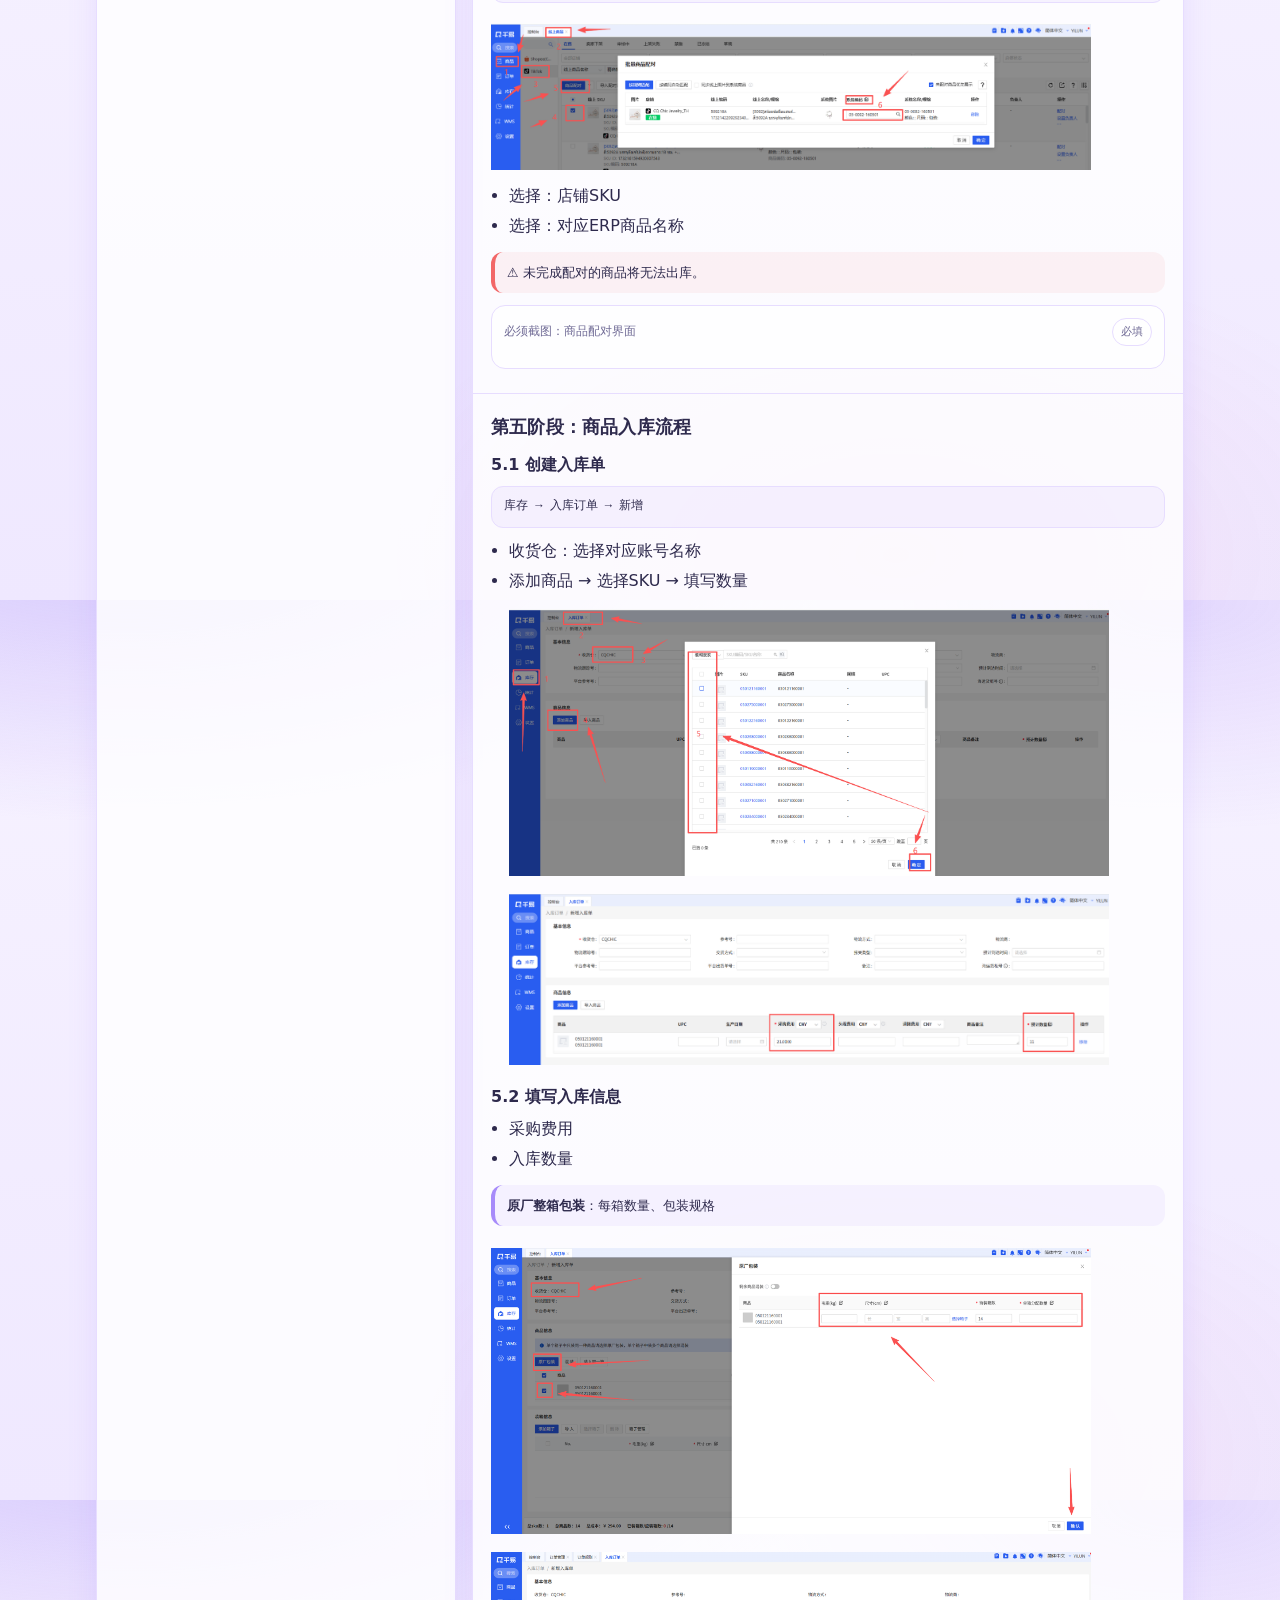
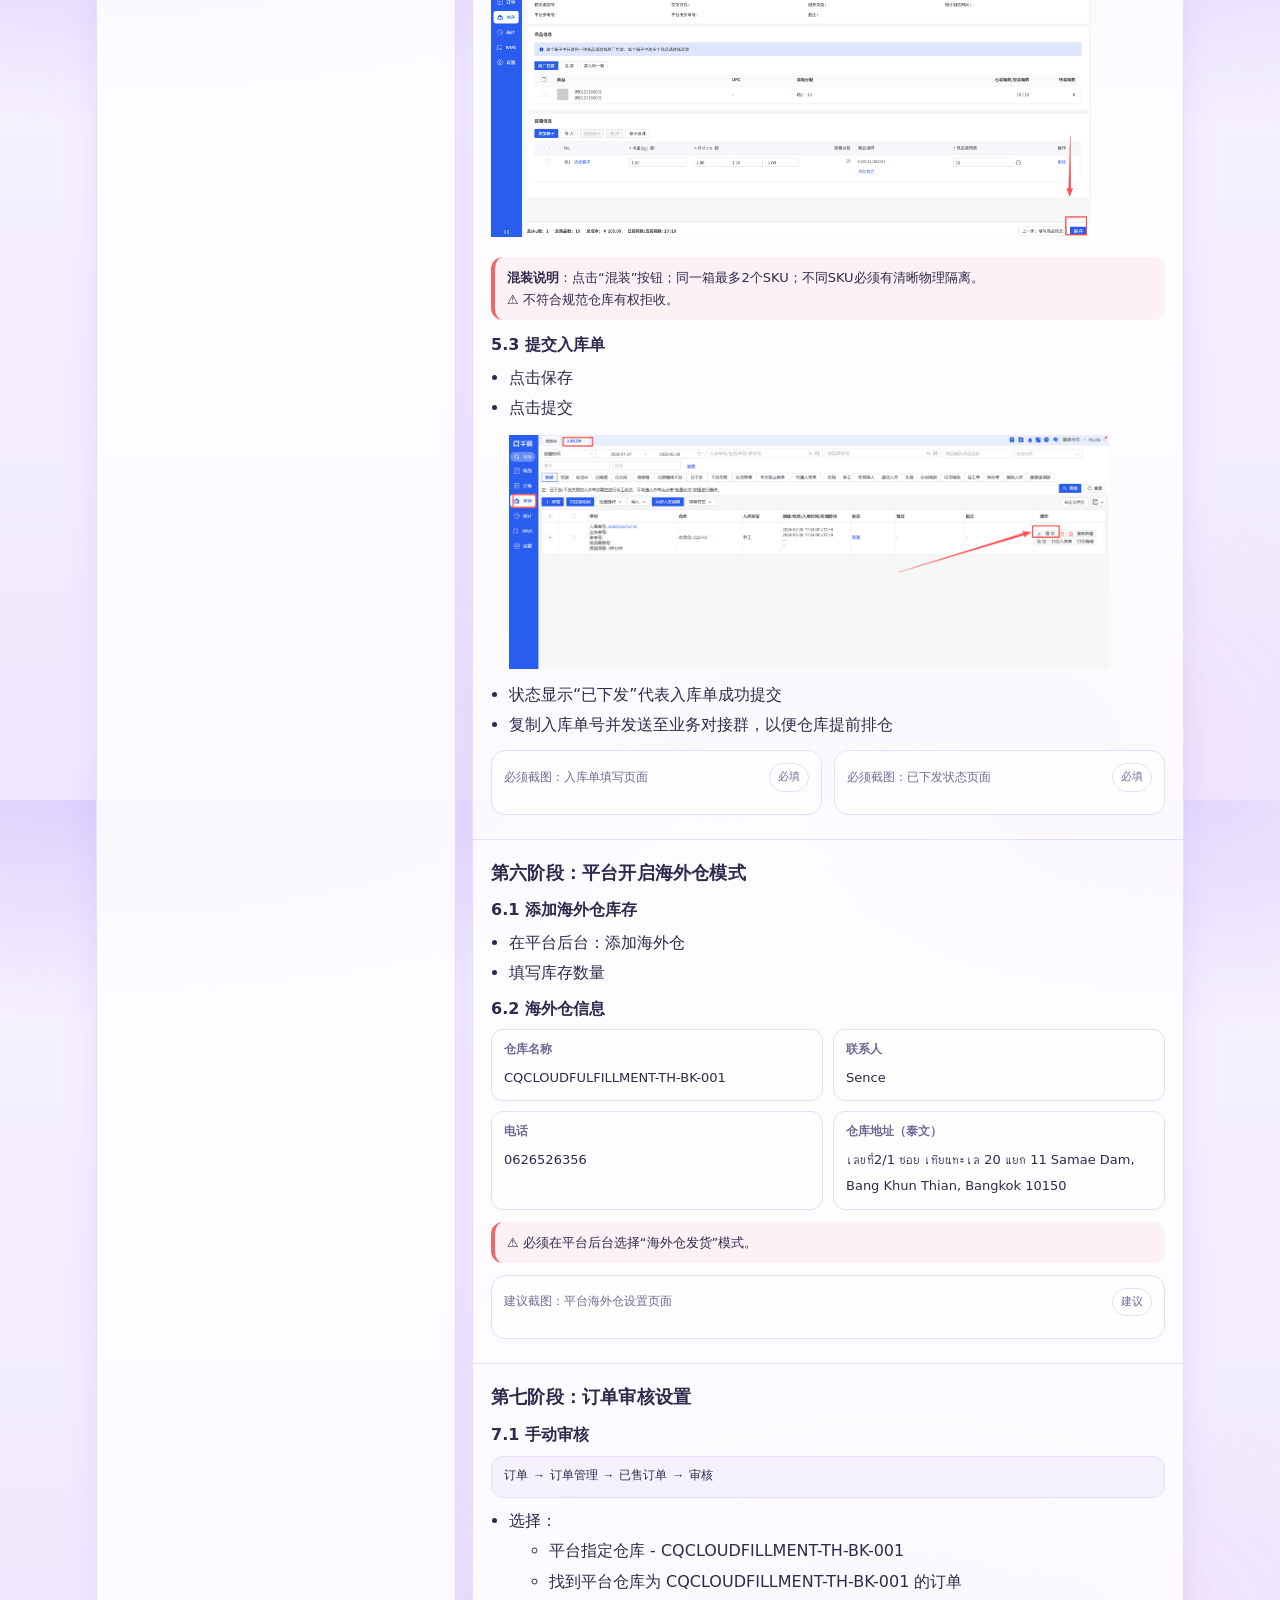
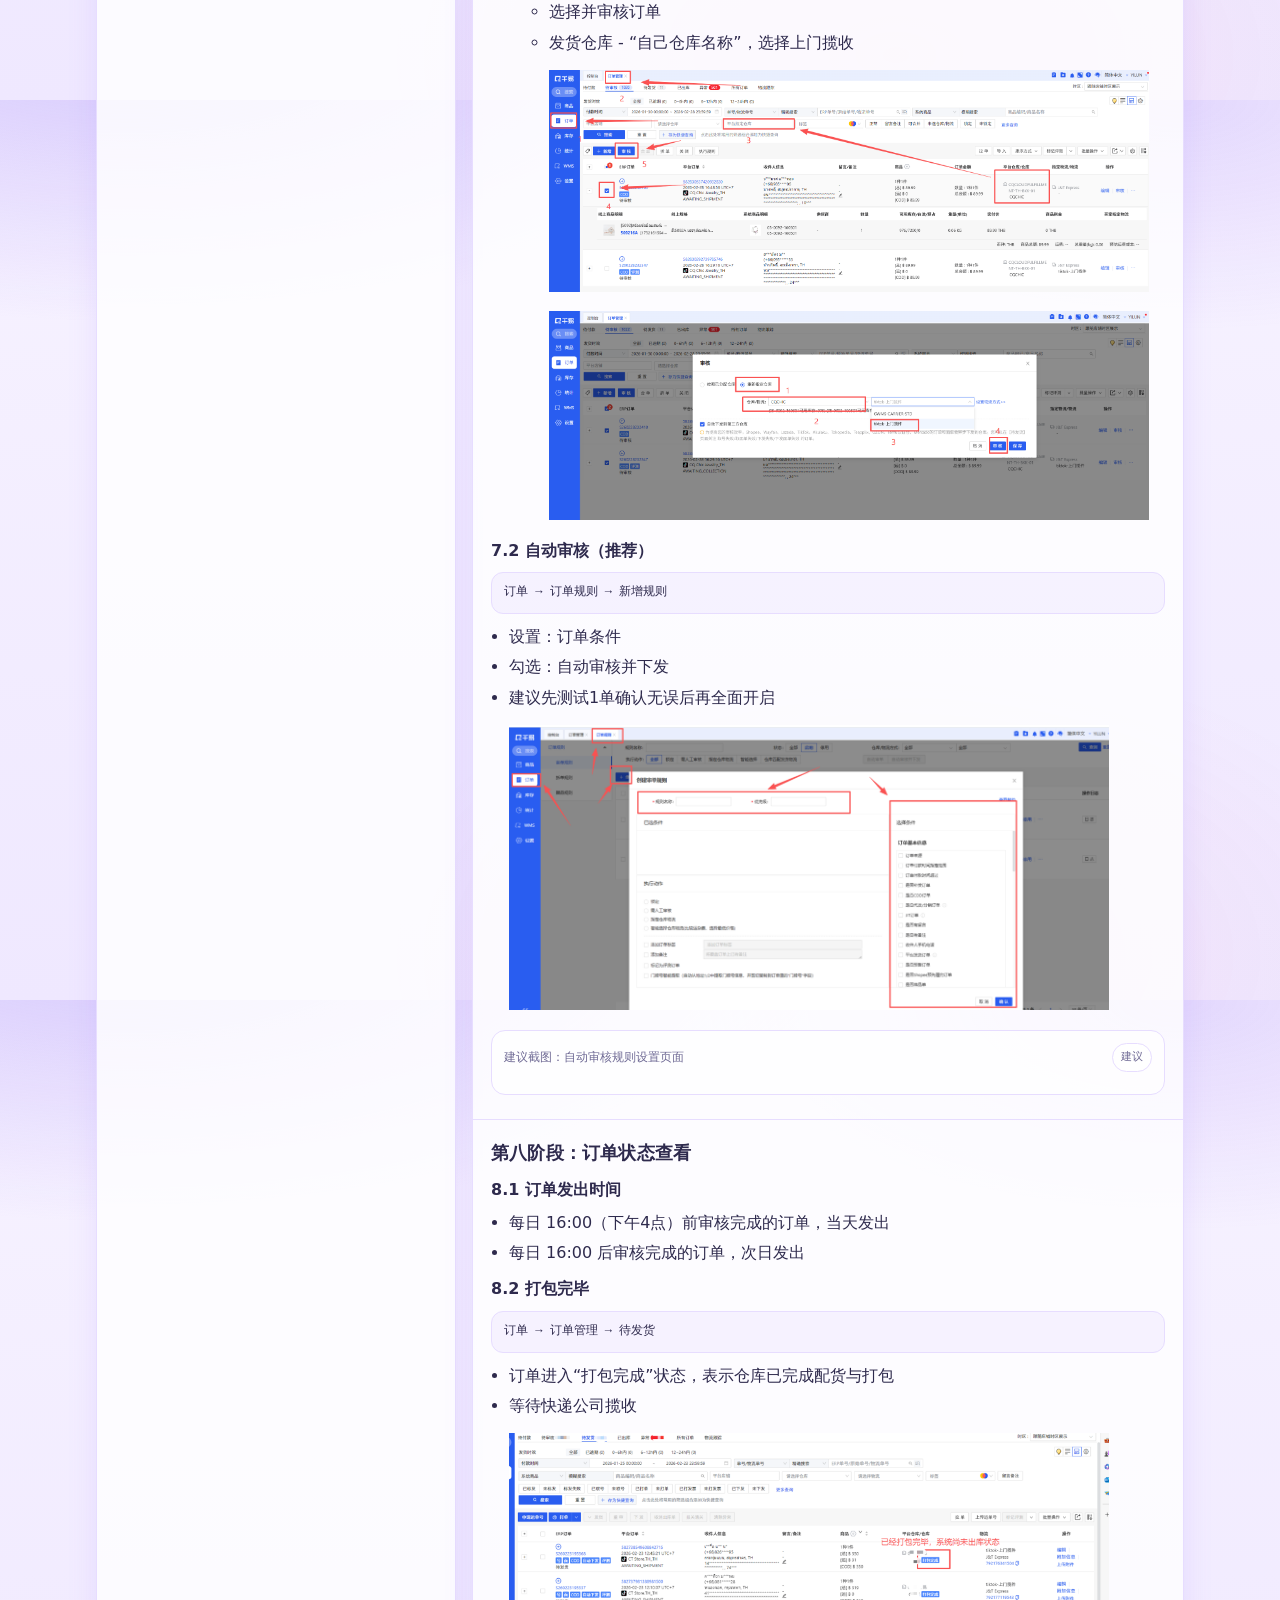
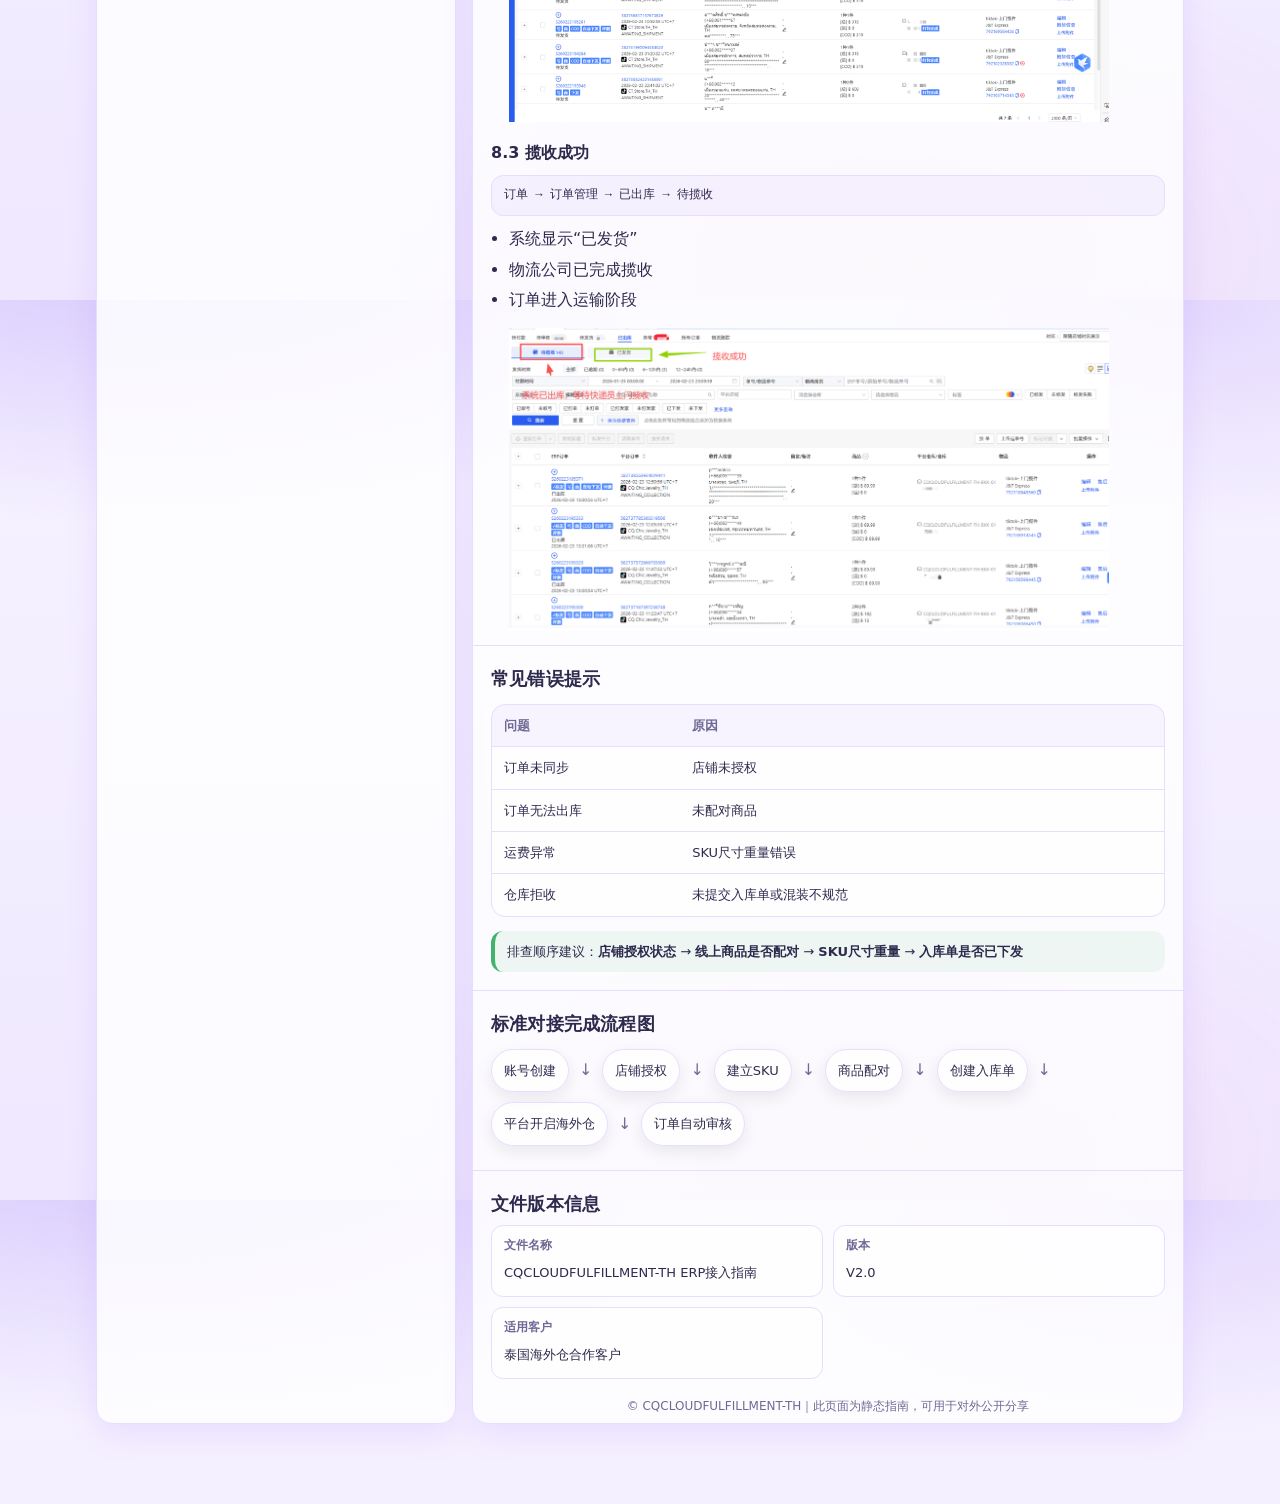
==== commit abdf916e: "Update index.html" ====
--- a/index.html
+++ b/index.html
@@ -1003,15 +1003,15 @@
       <li>选择并审核订单</li>
       <li>发货仓库 - “自己仓库名称”，选择上门揽收</li>
       
-  <ul>     <img 
+  <img 
       src="7.1.png" 
       style="margin-top:10px; cursor:pointer; max-width:600px;"
       onclick="openImage(this.src)">
-       <img 
+  <img 
       src="7.1.1.png" 
       style="margin-top:10px; cursor:pointer; max-width:600px;"
       onclick="openImage(this.src)">
-  <ul>    
+  
     </ul>
   </li>
 </ul>
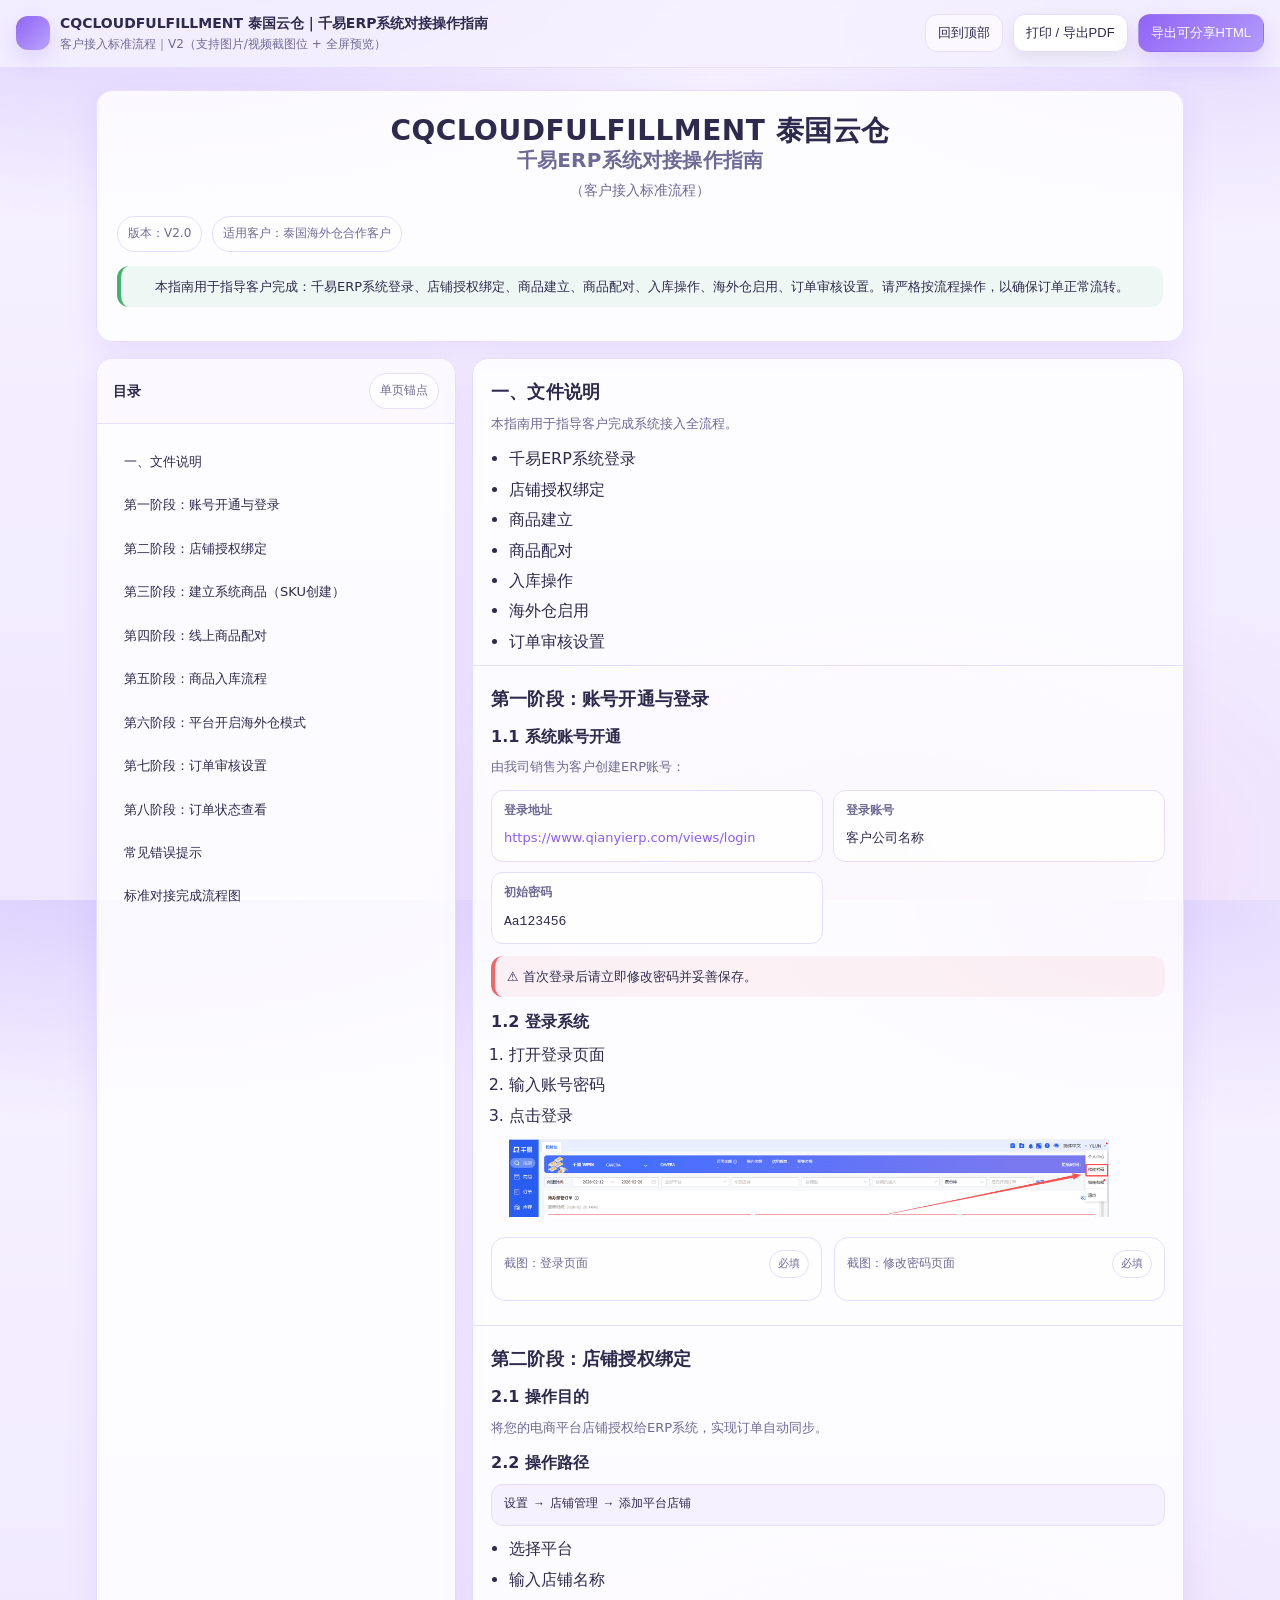
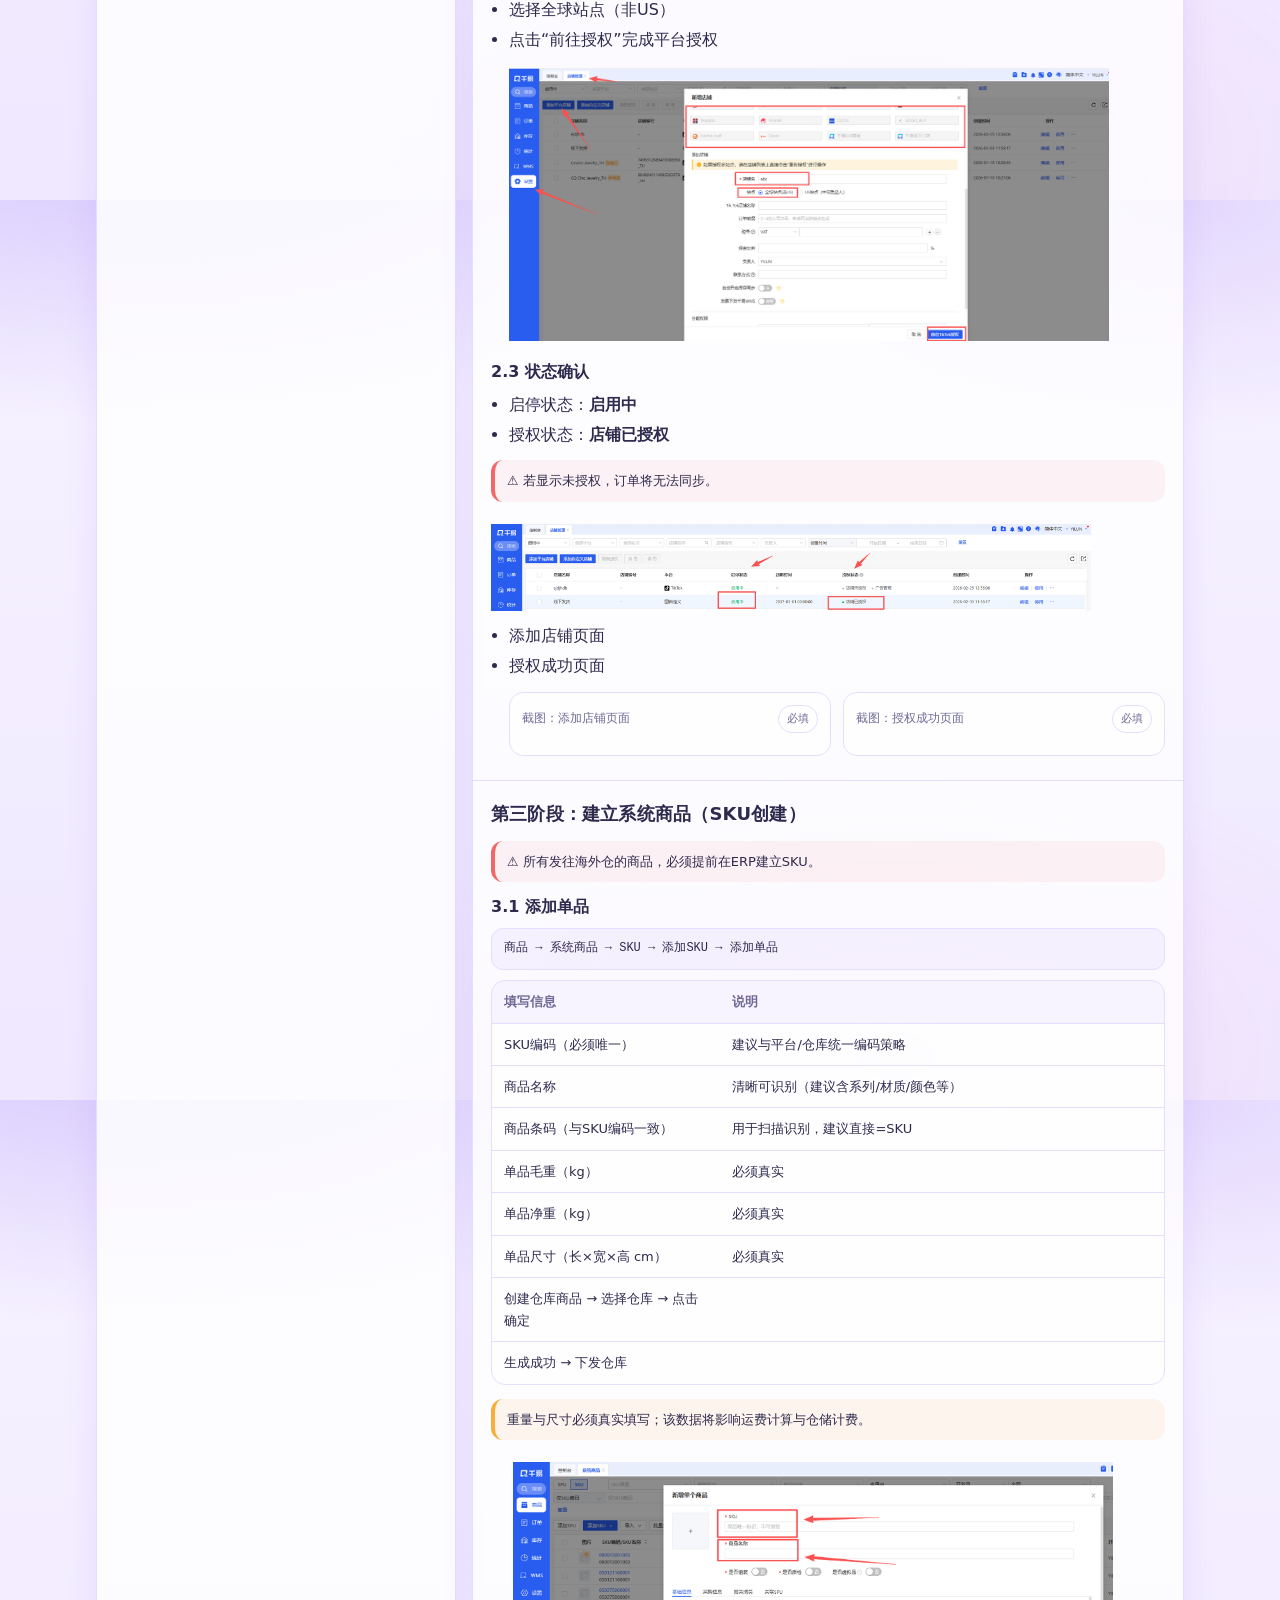
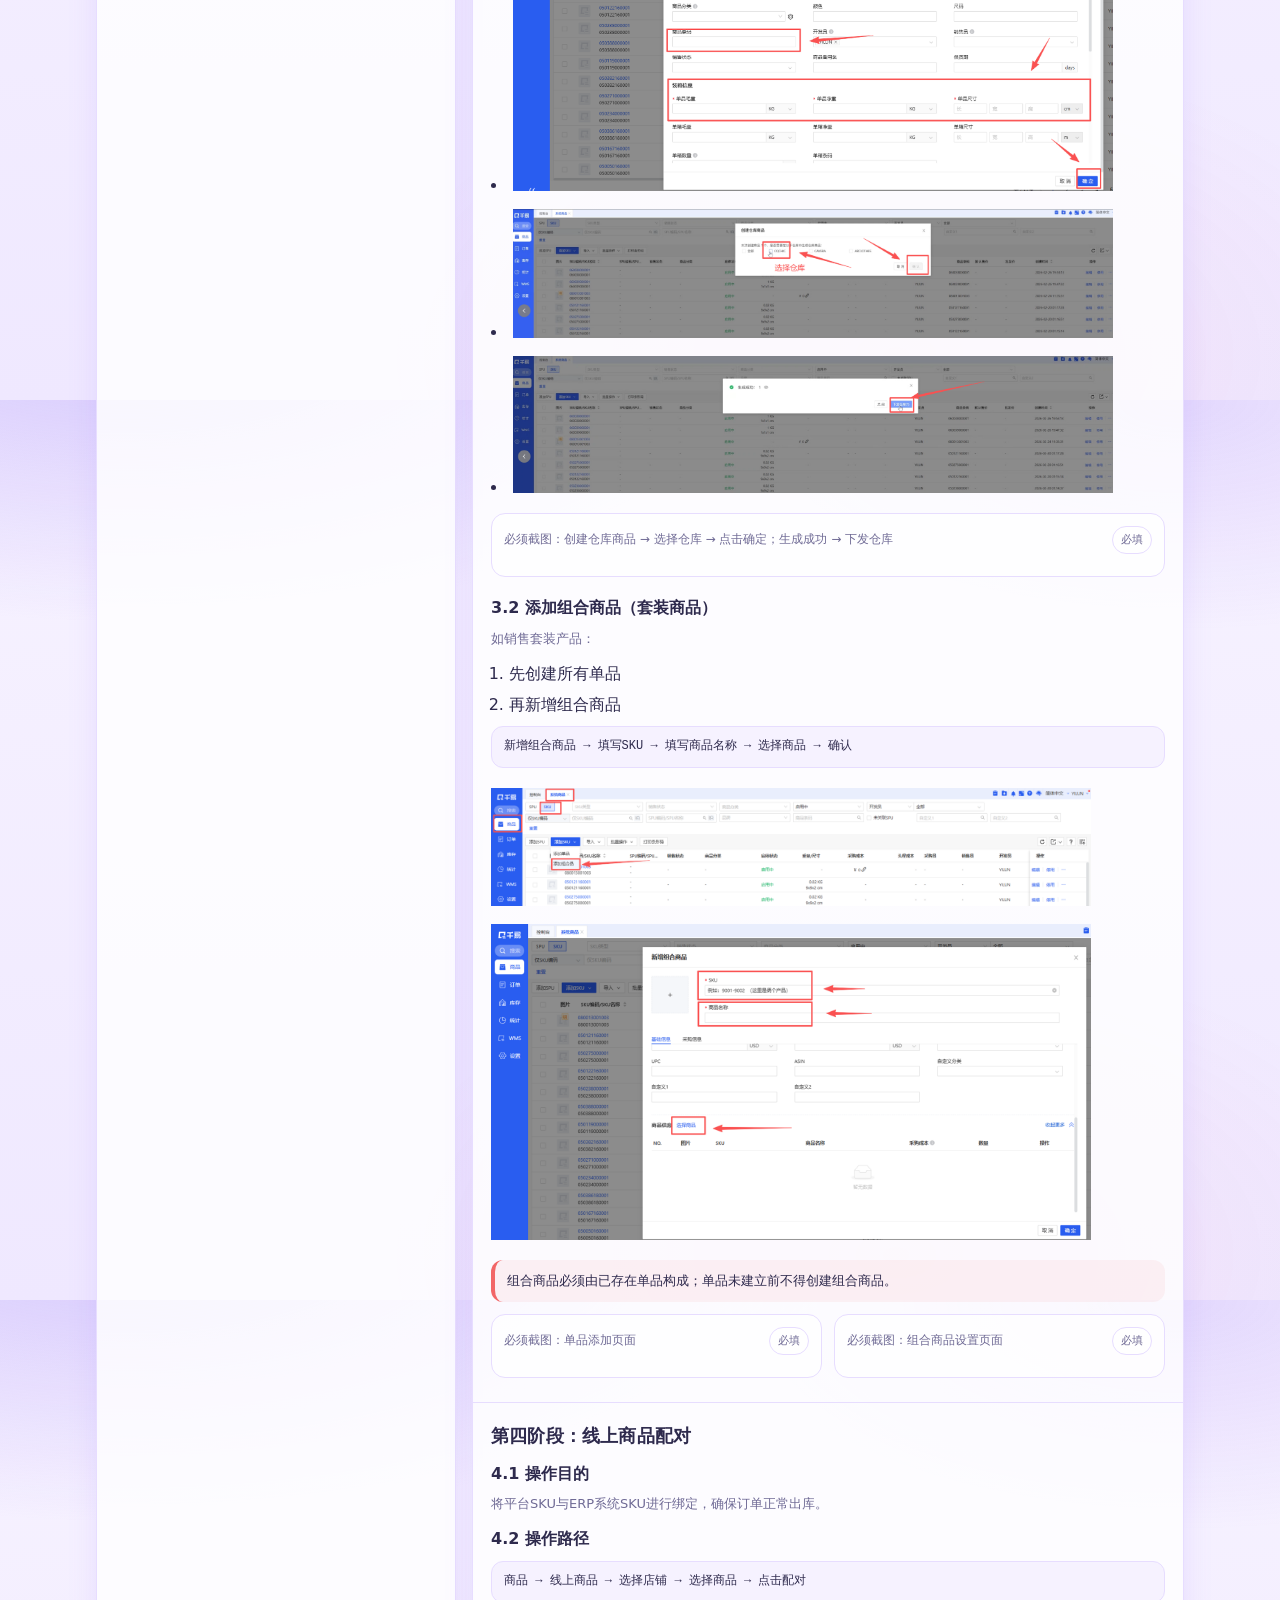
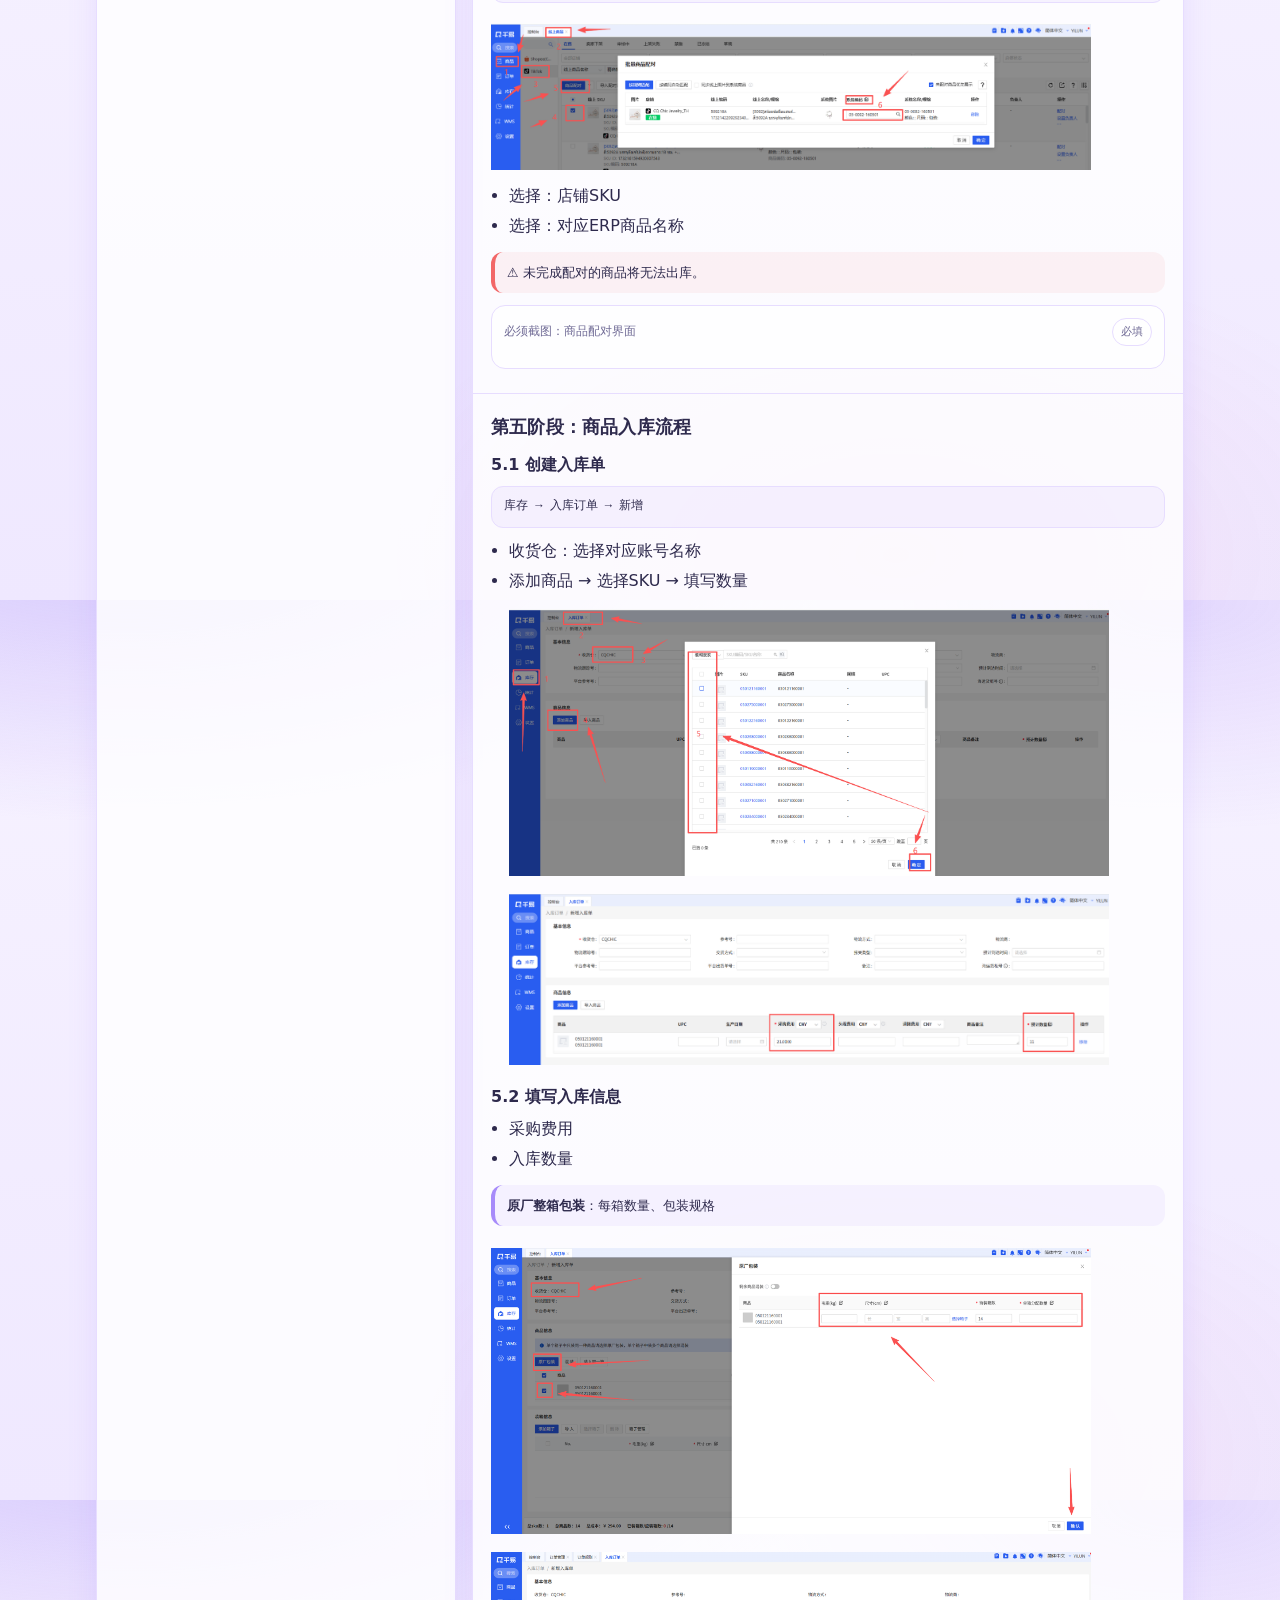
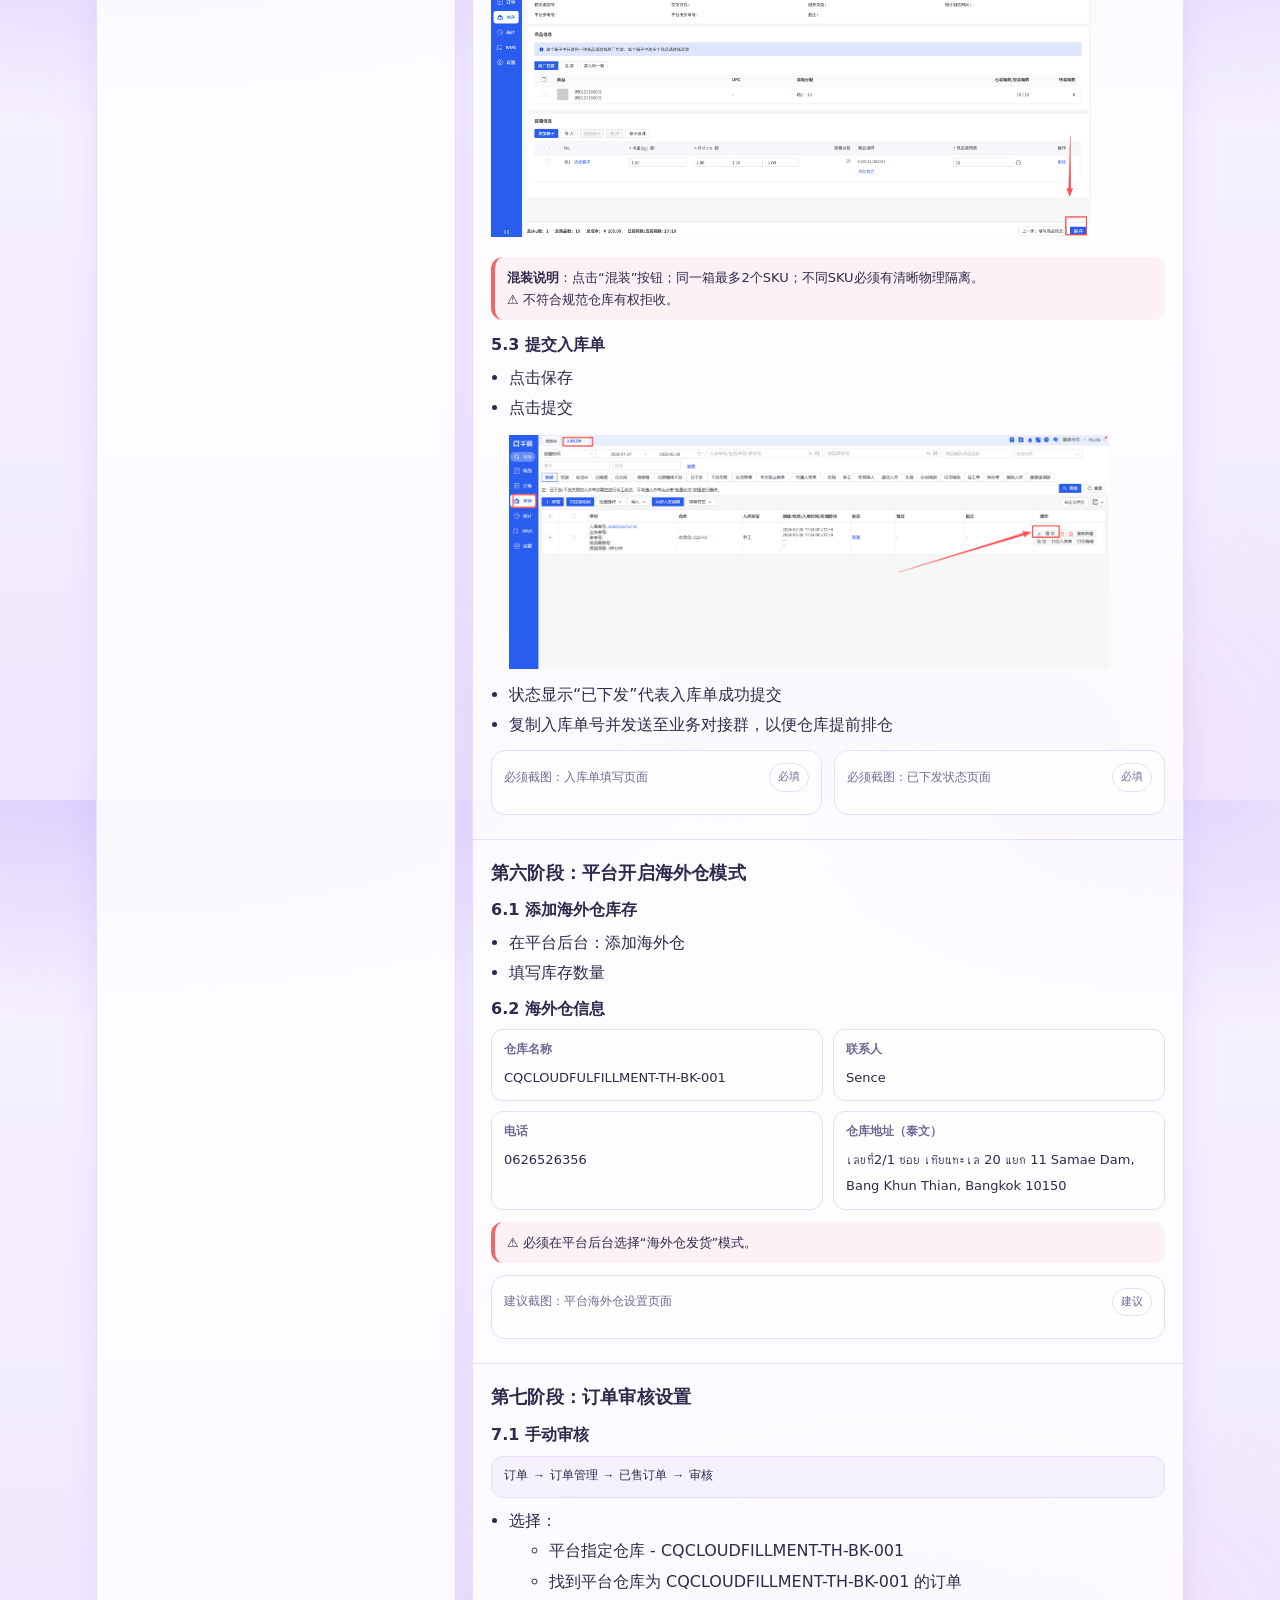
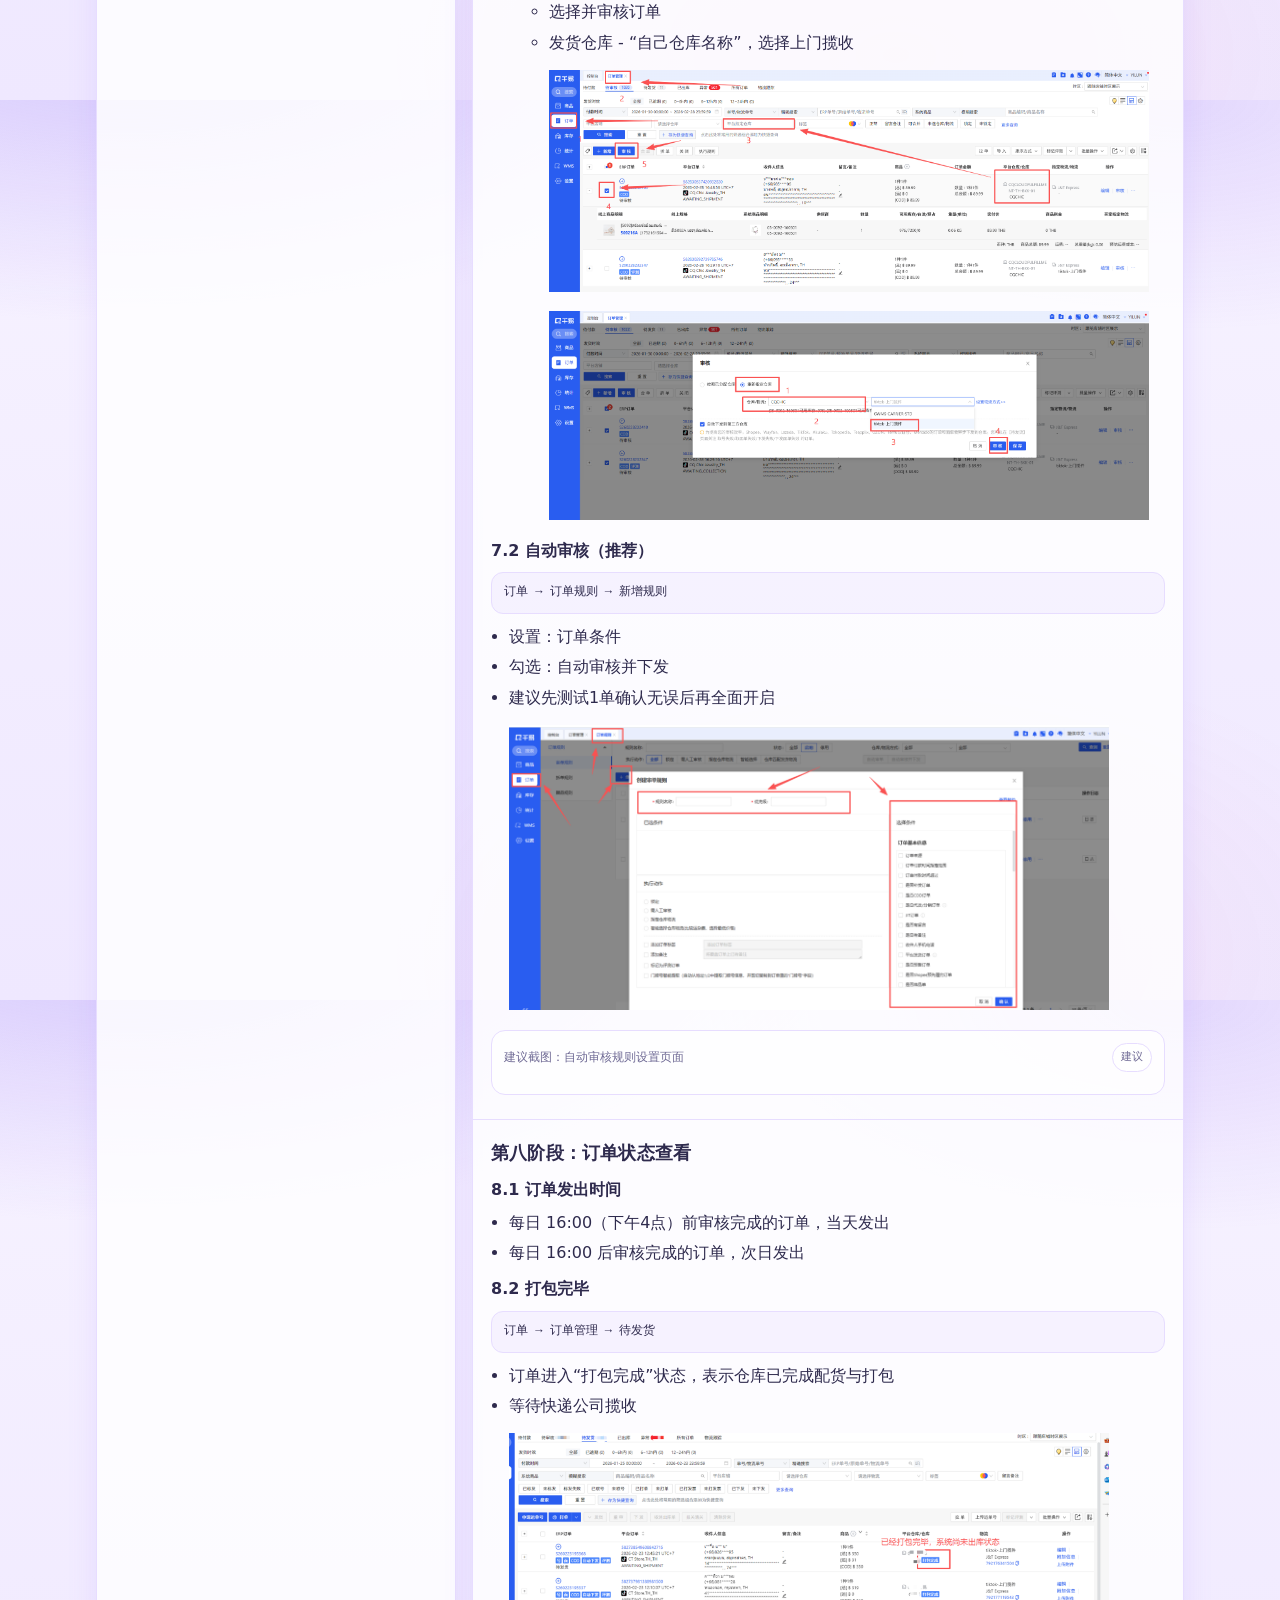
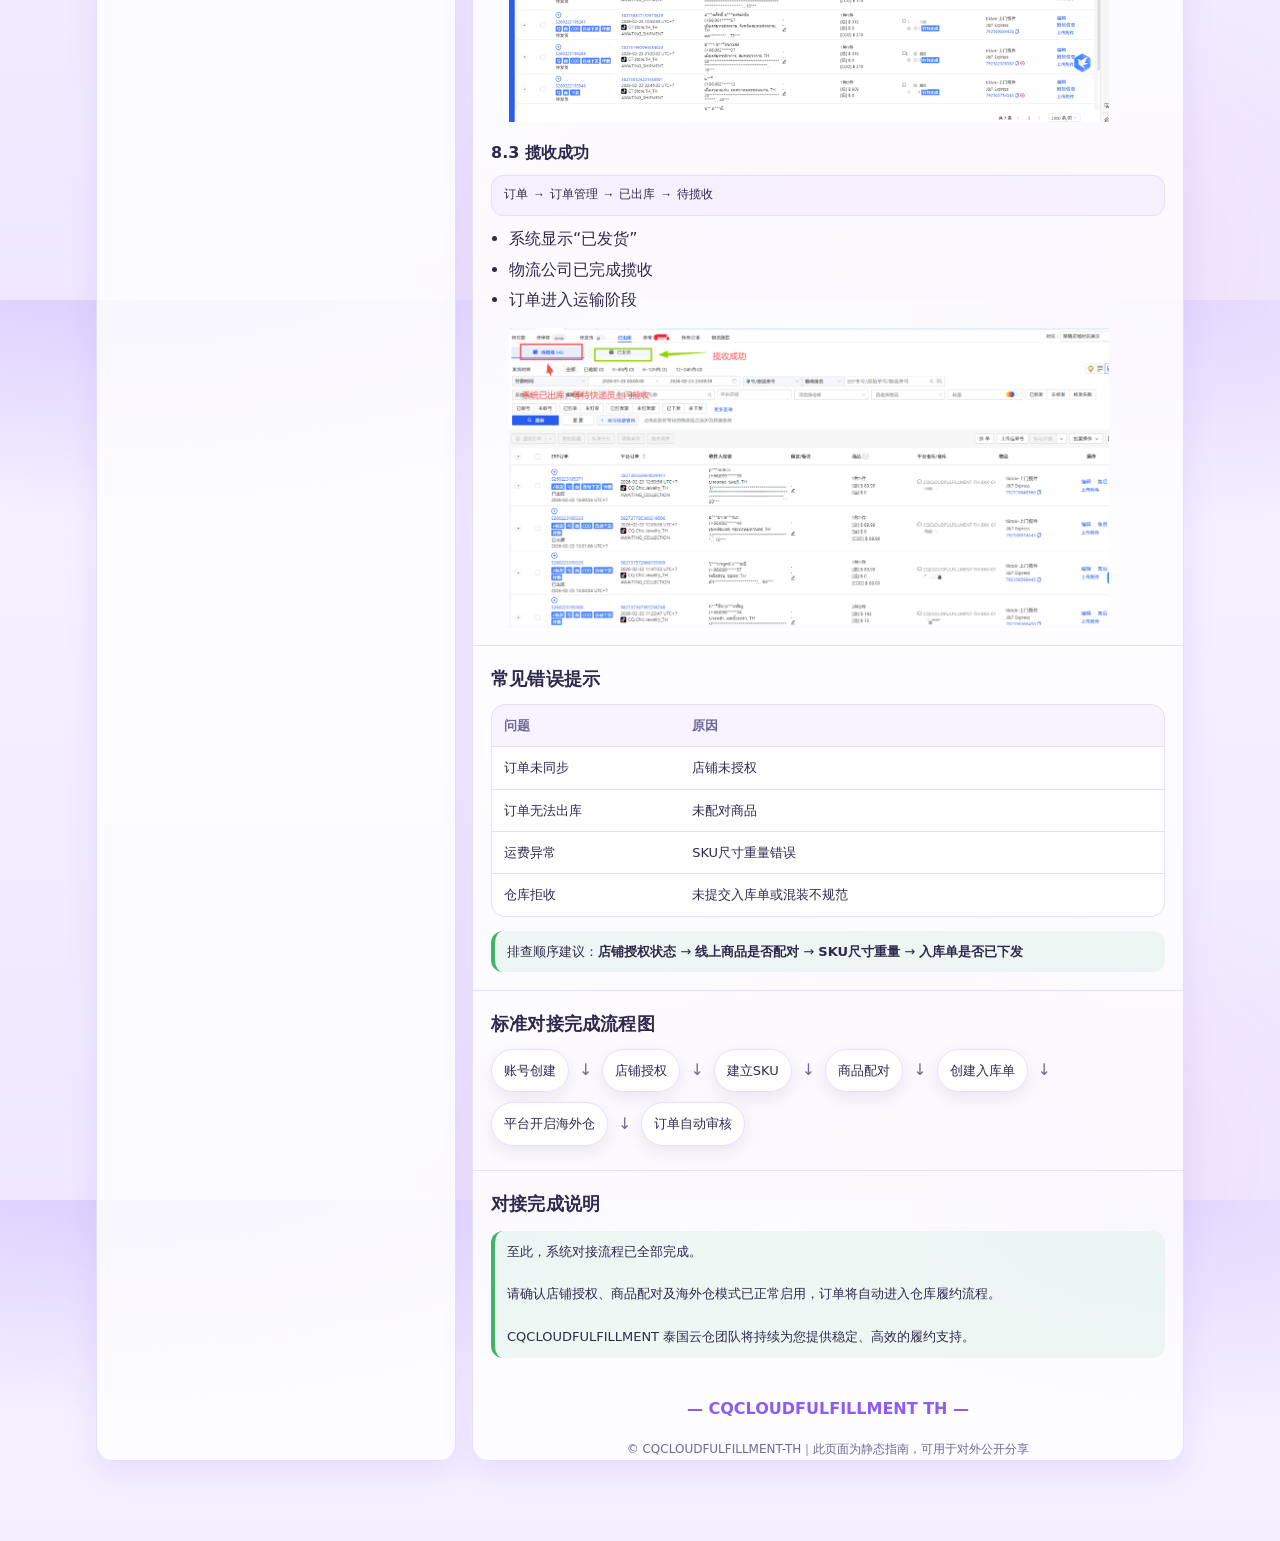
==== commit 97f2b044: "Update index.html" ====
--- a/index.html
+++ b/index.html
@@ -559,7 +559,6 @@
           <a href="#sec-8">第八阶段：订单状态查看</a>
           <a href="#sec-errors">常见错误提示</a>
           <a href="#sec-flow">标准对接完成流程图</a>
-          <a href="#sec-version">文件版本信息</a>
         </div>
       </aside>
 
@@ -1117,13 +1116,18 @@
           </div>
         </div>
 
-        <div class="section" id="sec-version">
-          <h3>文件版本信息</h3>
-          <div class="fields">
-            <div class="field"><b>文件名称</b><span>CQCLOUDFULFILLMENT-TH ERP接入指南</span></div>
-            <div class="field"><b>版本</b><span>V2.0</span></div>
-            <div class="field"><b>适用客户</b><span>泰国海外仓合作客户</span></div>
-          </div>
+       <div class="section" id="sec-end">
+  <h3>对接完成说明</h3>
+  <div class="note ok">
+    至此，系统对接流程已全部完成。<br><br>
+    请确认店铺授权、商品配对及海外仓模式已正常启用，订单将自动进入仓库履约流程。<br><br>
+    CQCLOUDFULFILLMENT 泰国云仓团队将持续为您提供稳定、高效的履约支持。
+  </div>
+</div>
+
+<div style="text-align:center; margin-top:20px; font-weight:600; color:#8b5cf6;">
+  — CQCLOUDFULFILLMENT TH —
+</div>
 
           <div class="footer">
             © CQCLOUDFULFILLMENT-TH｜此页面为静态指南，可用于对外公开分享
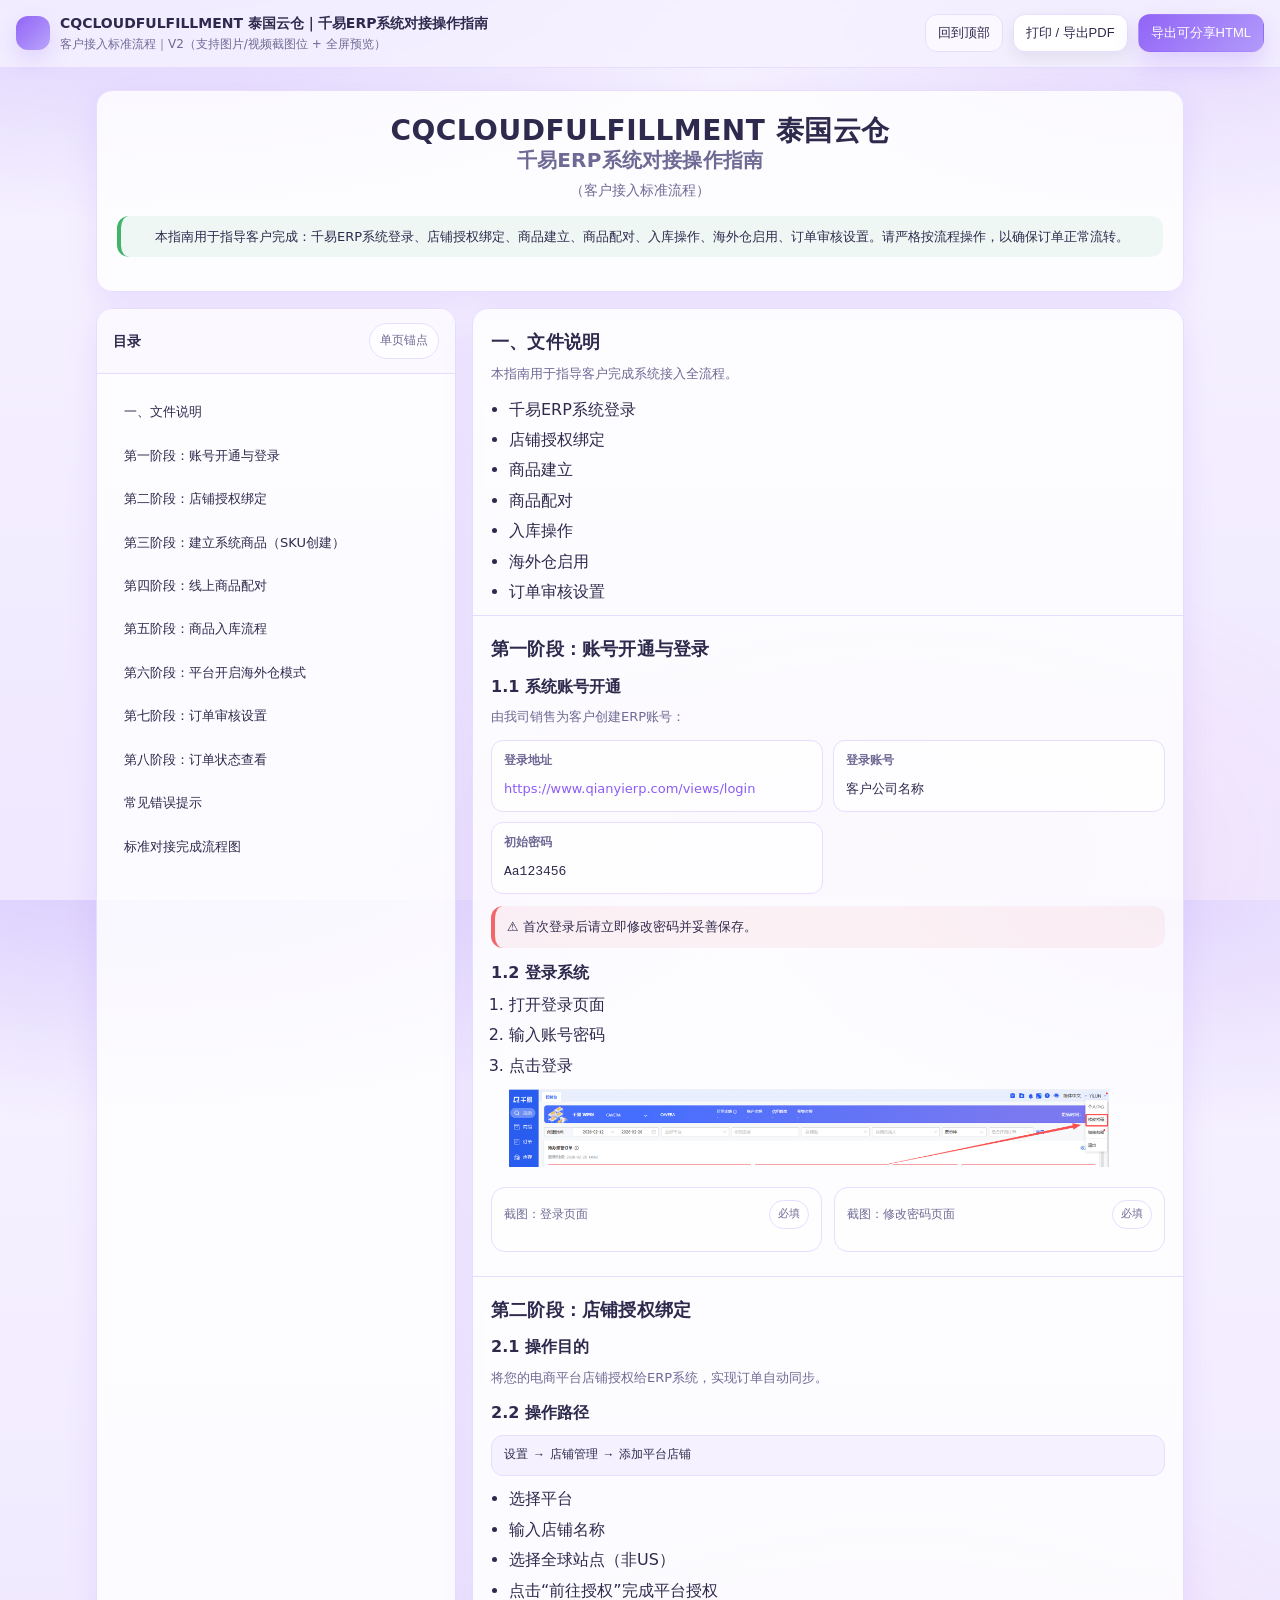
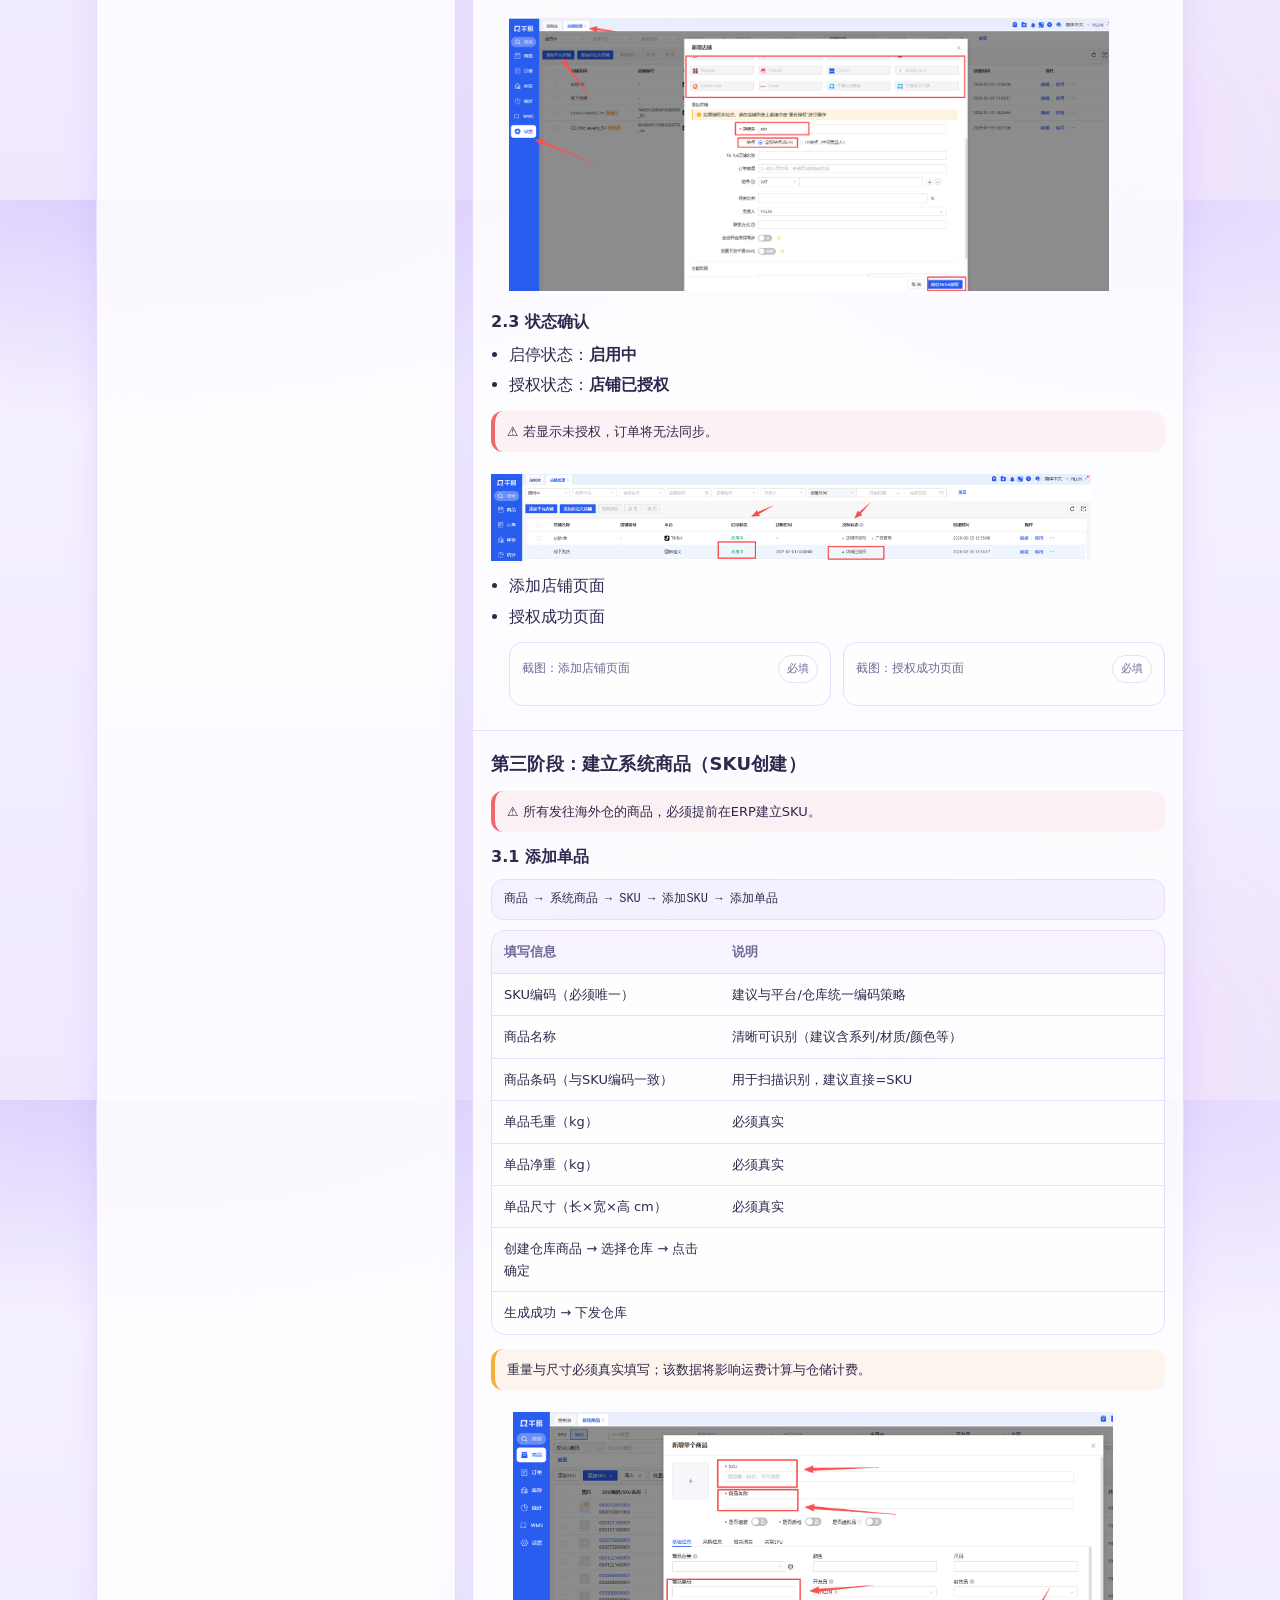
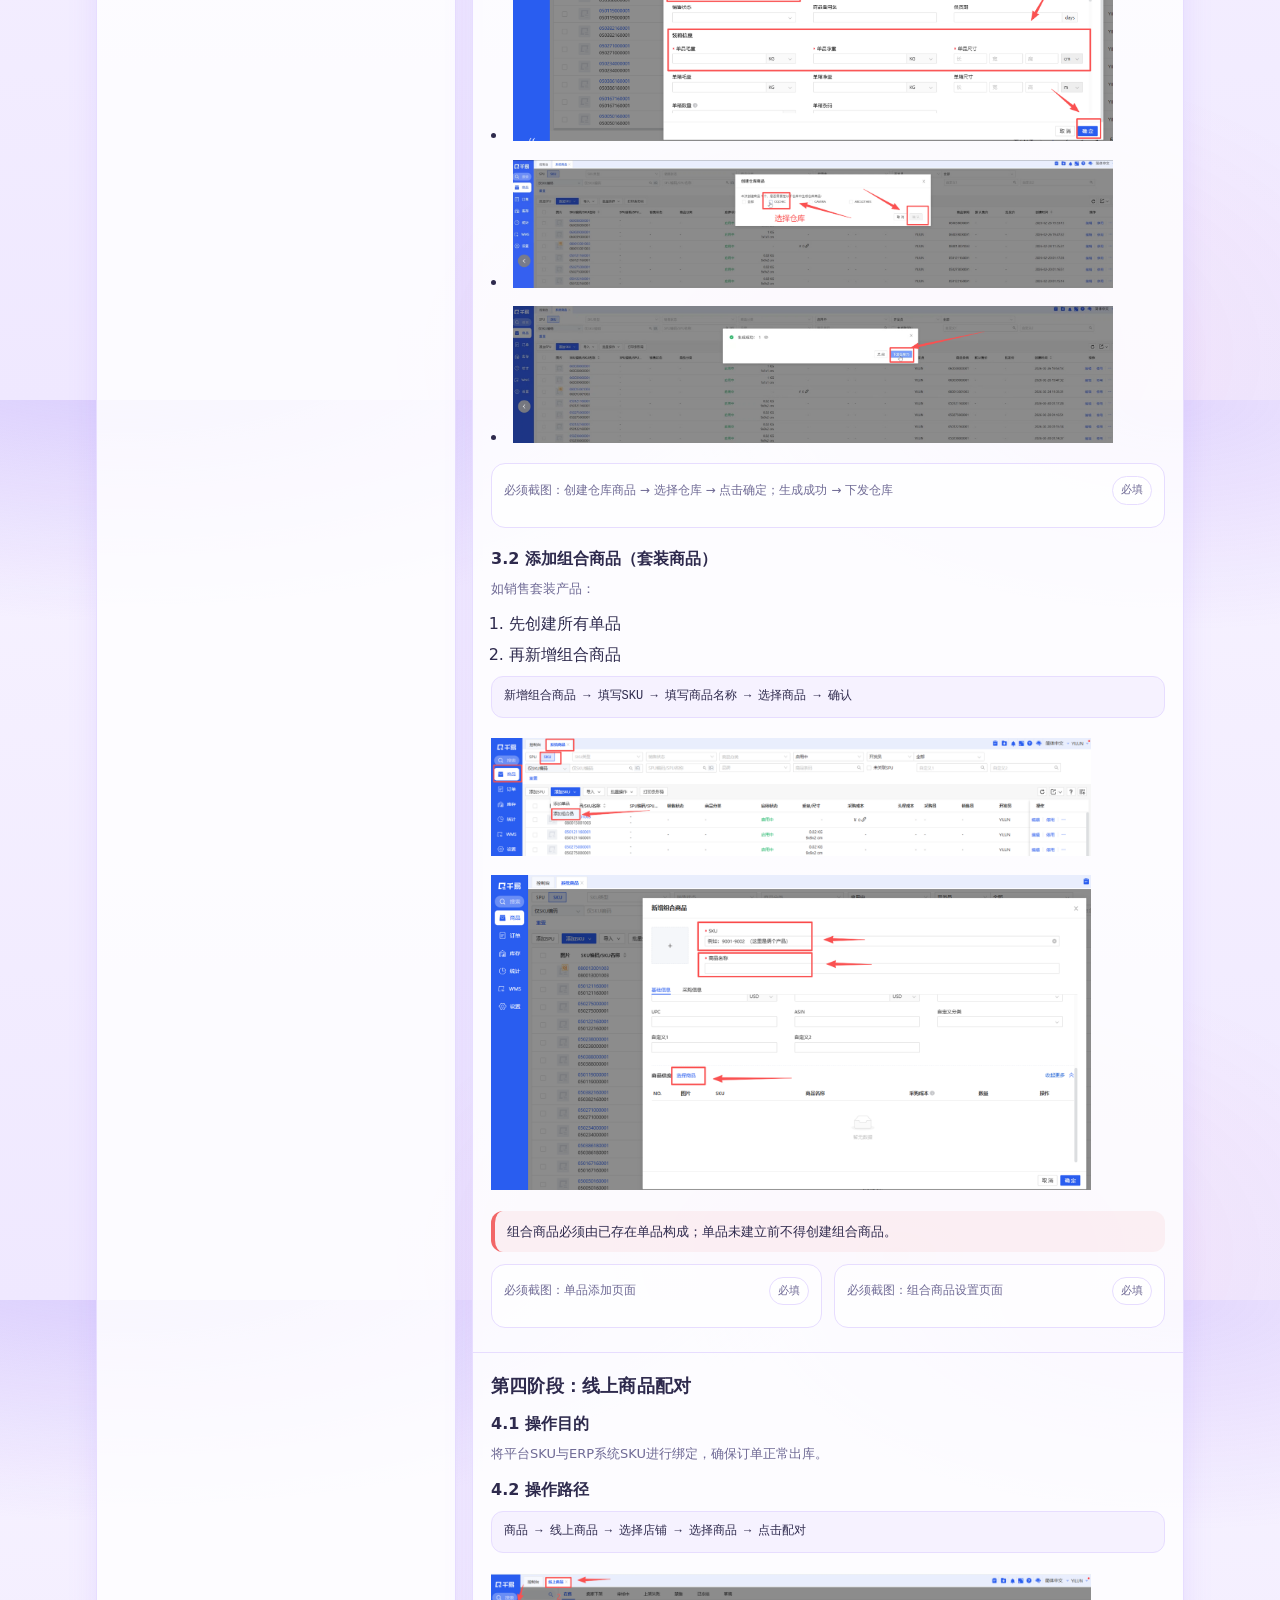
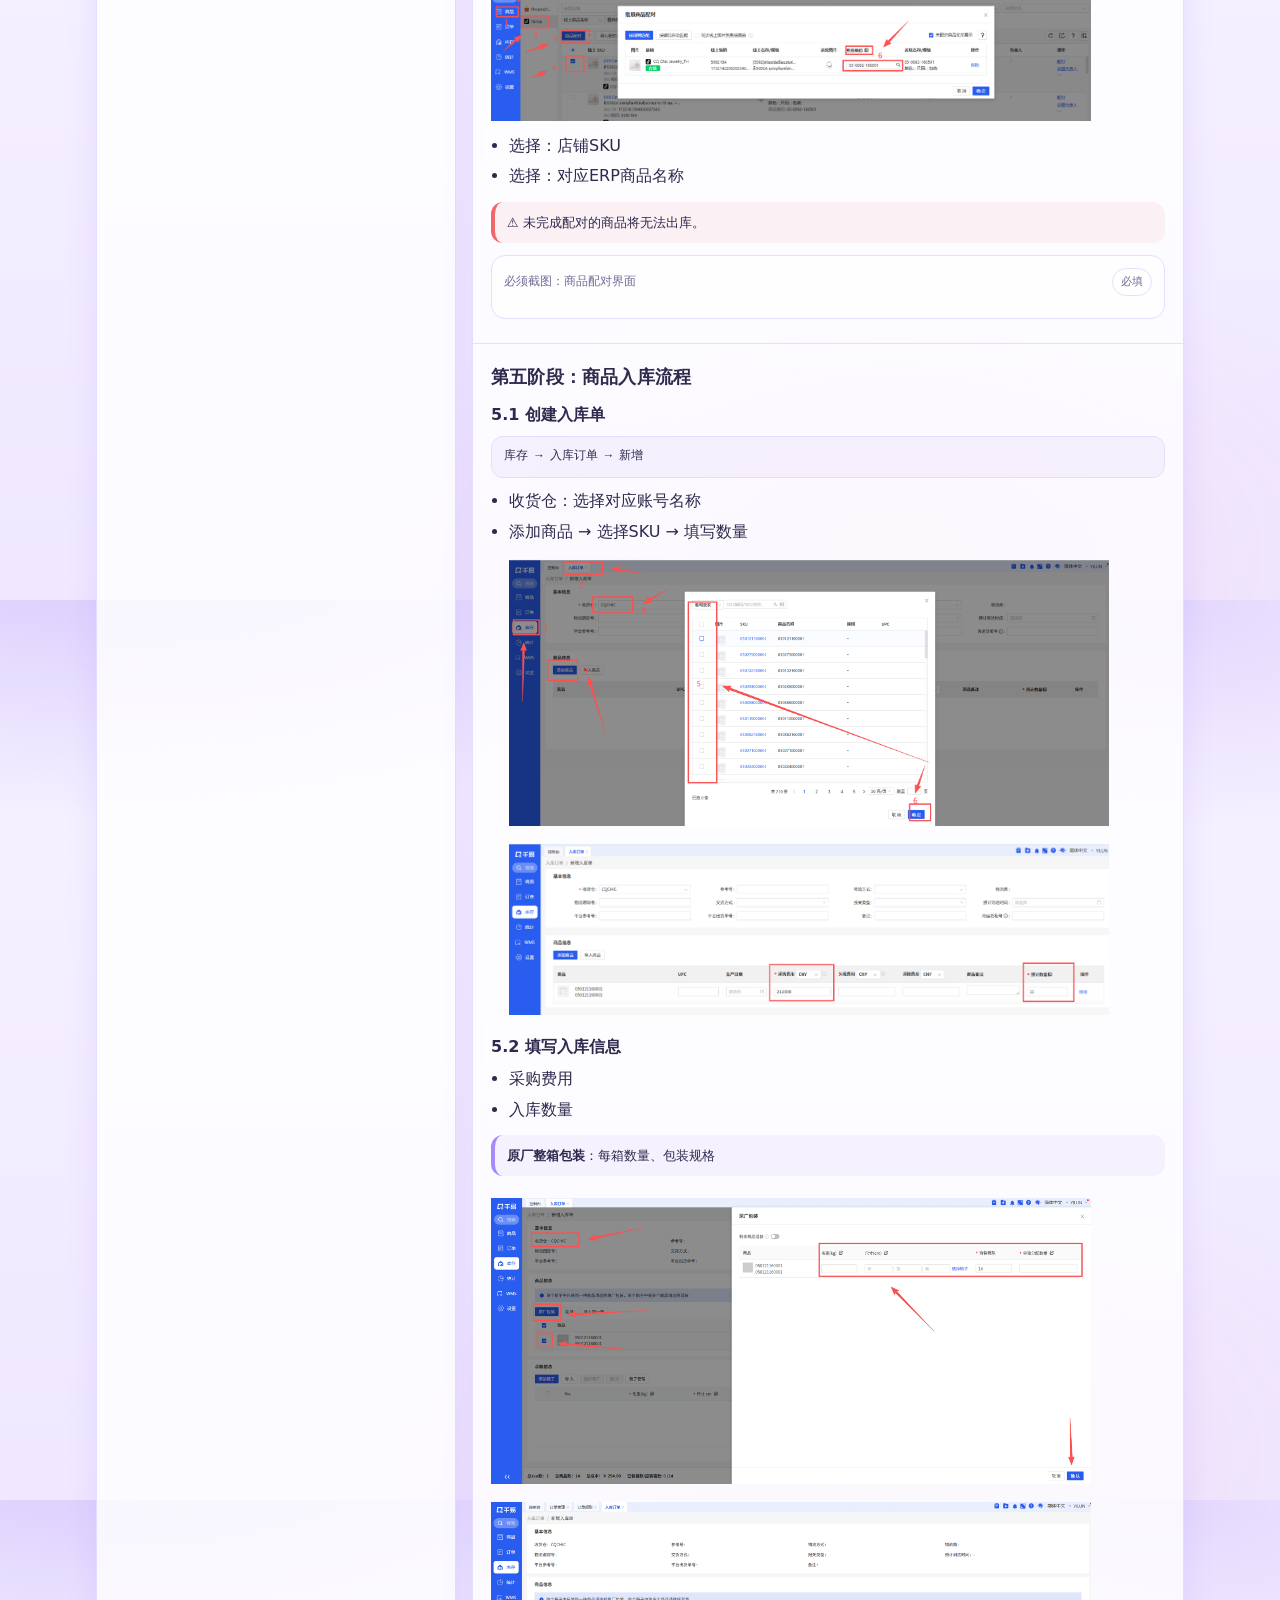
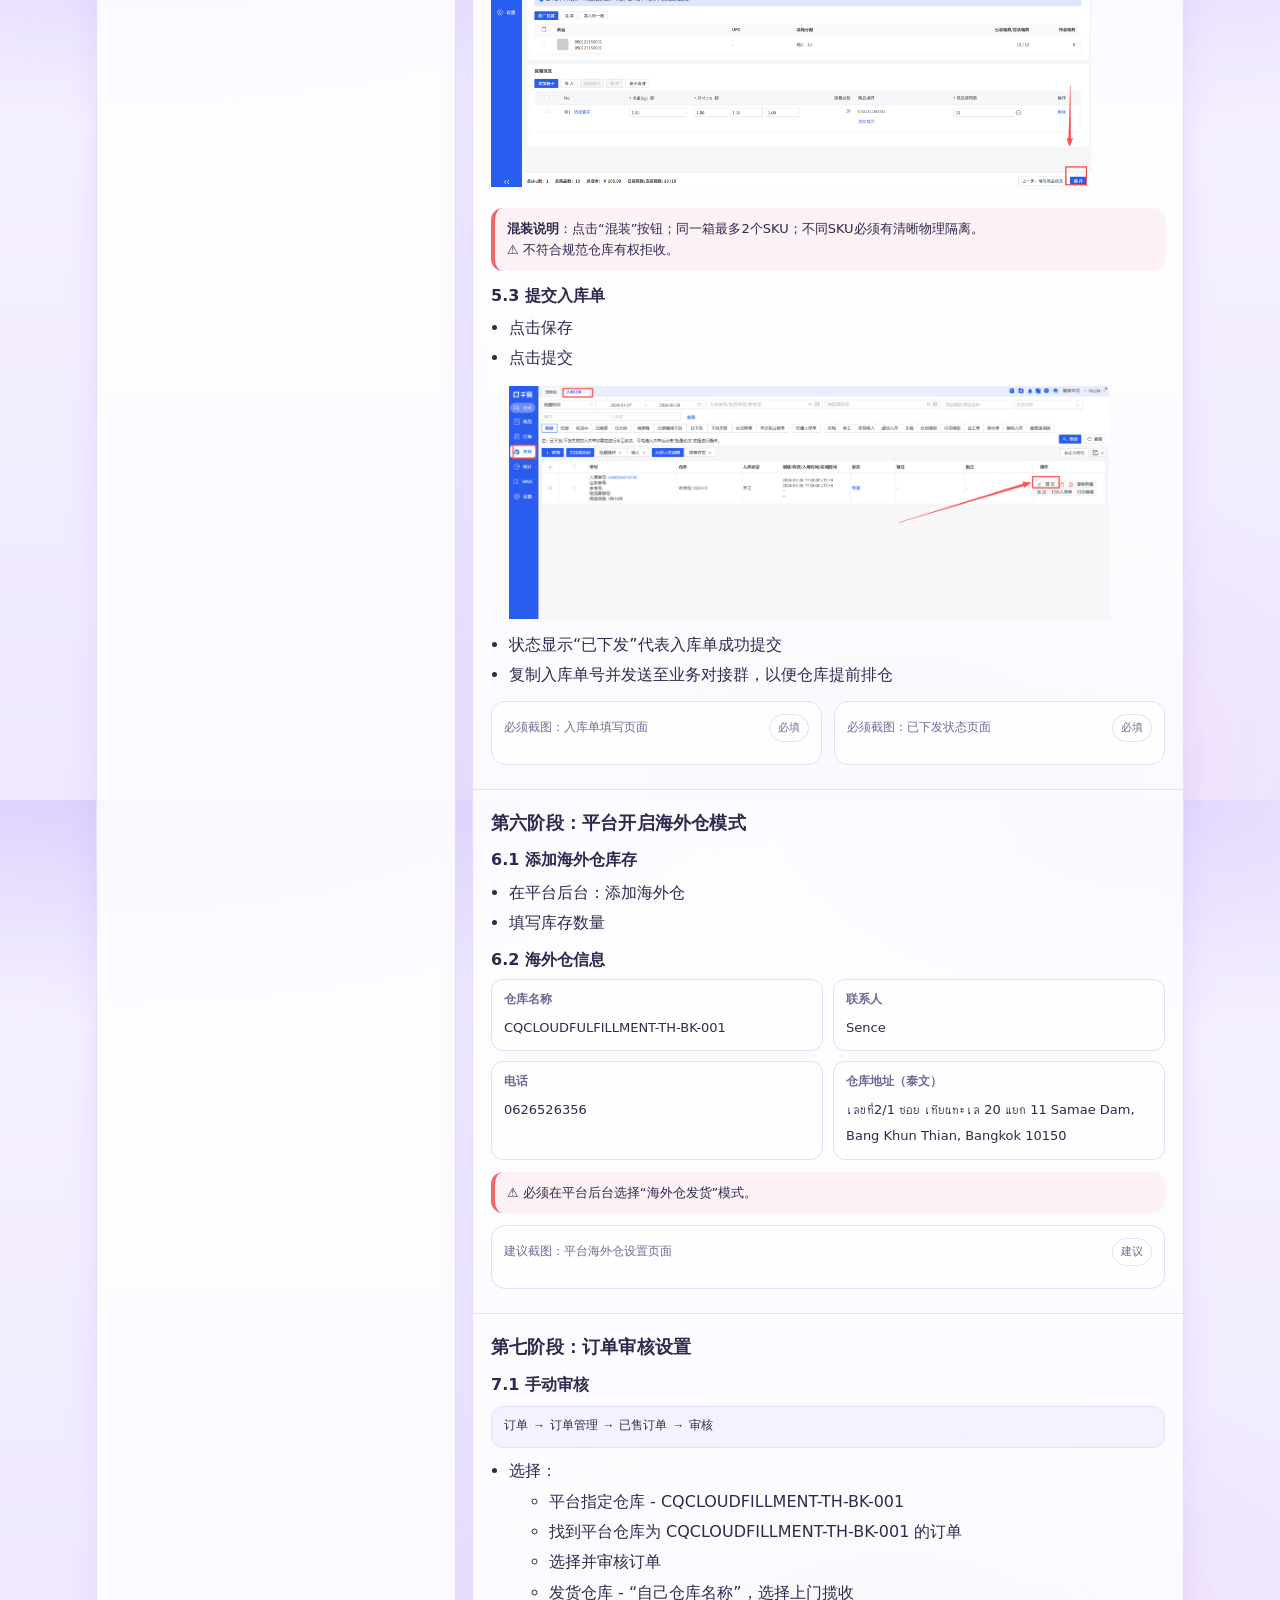
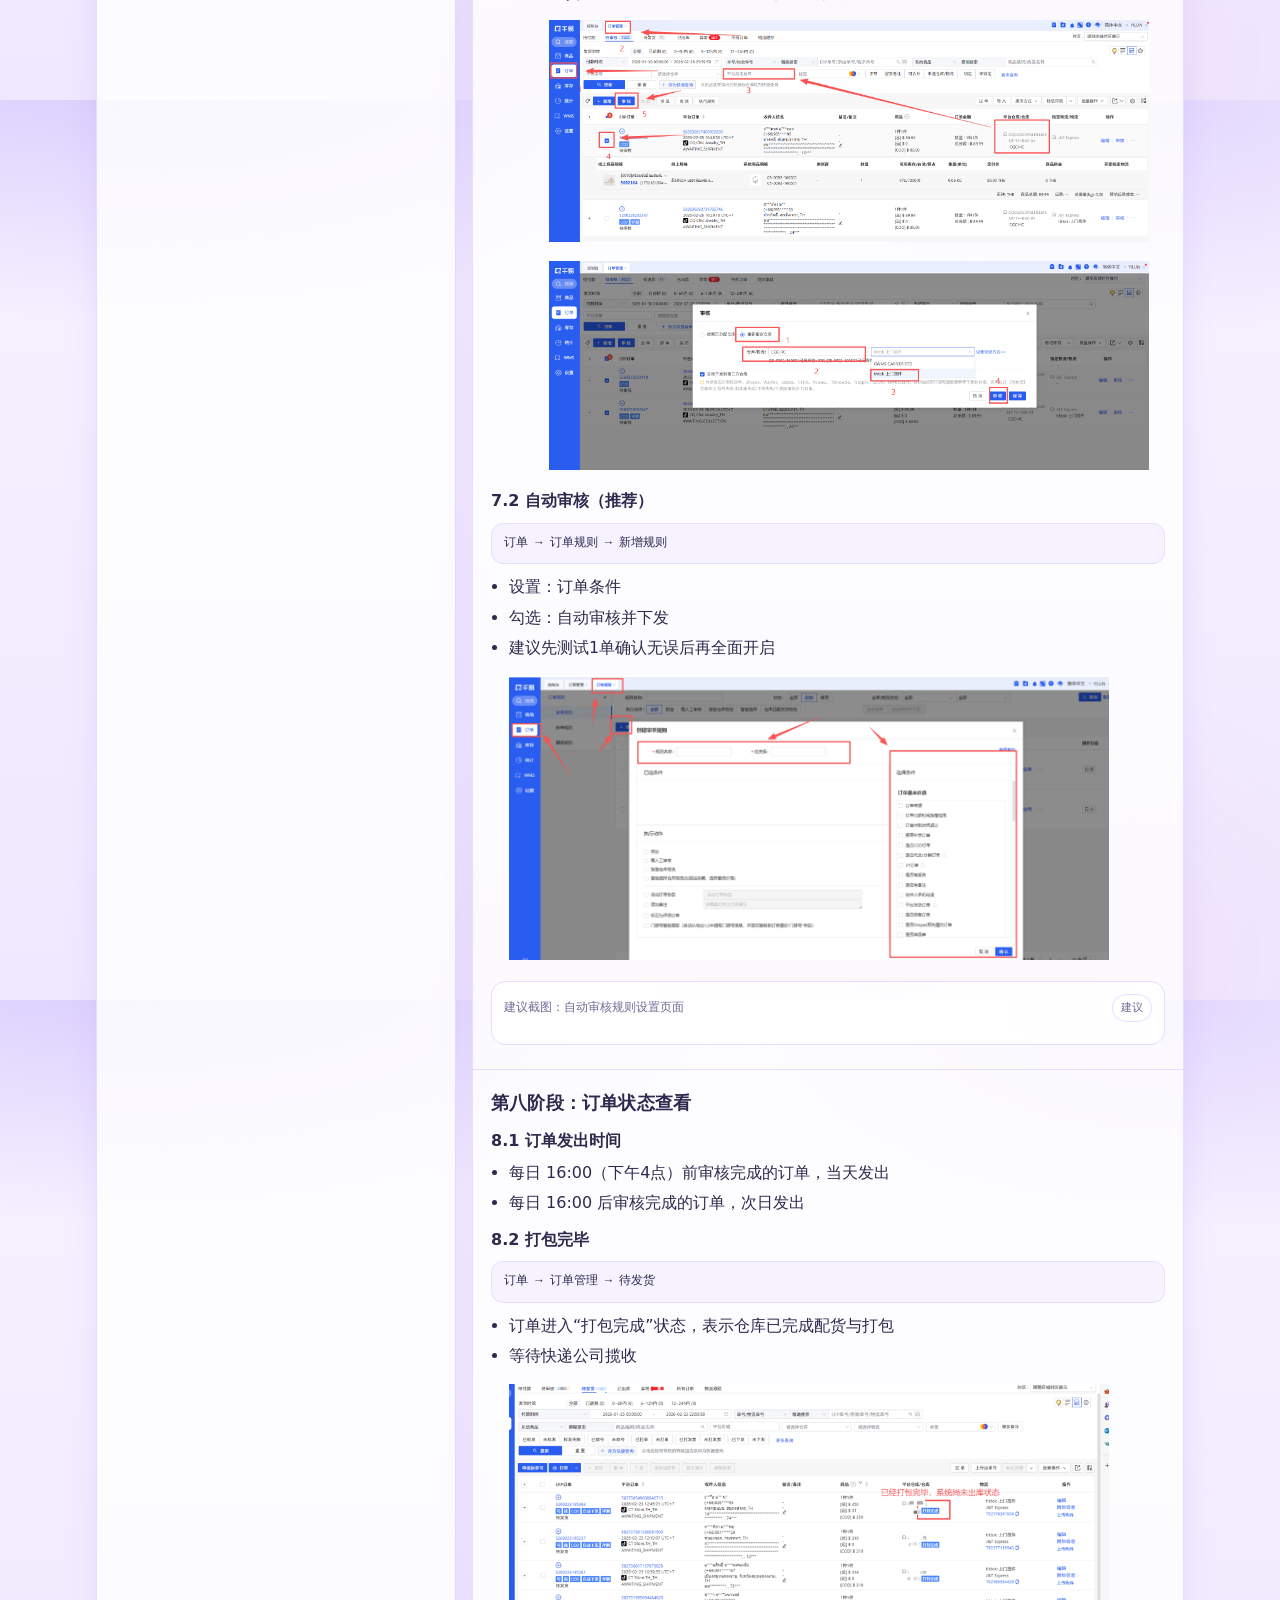
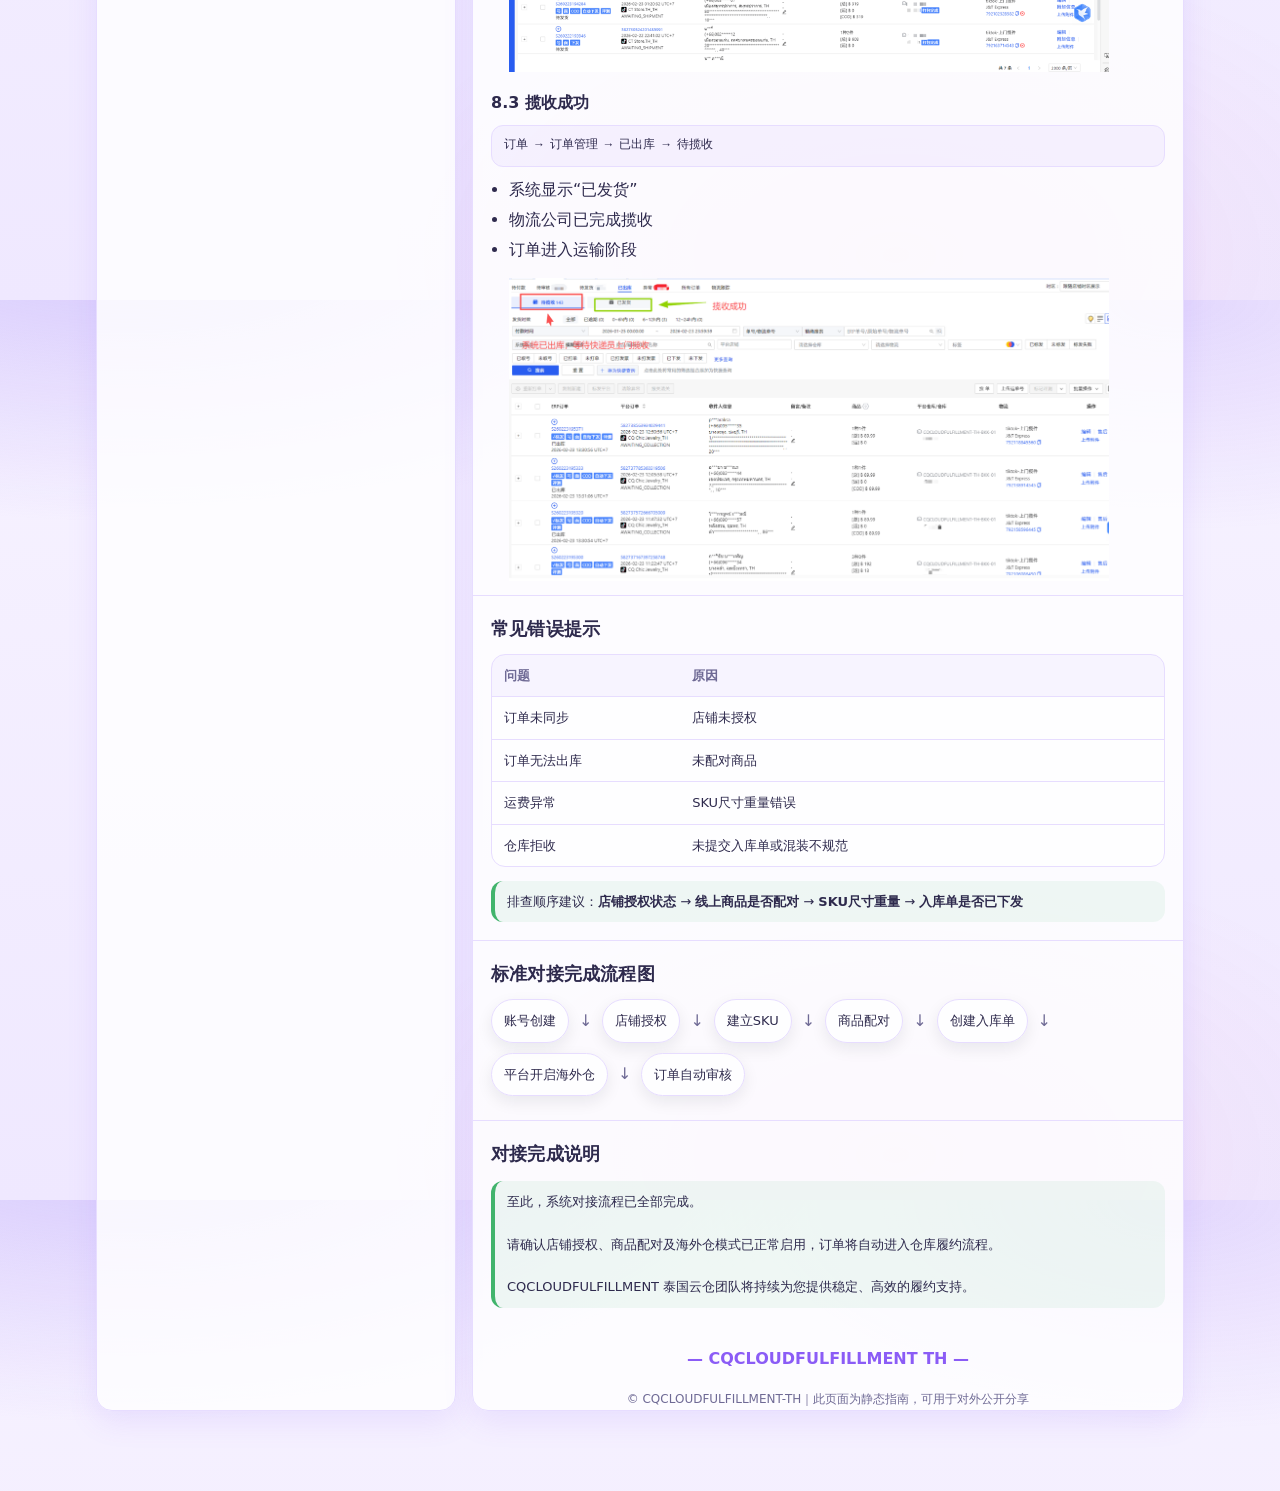
==== commit 9ef082b5: "Update index.html" ====
--- a/index.html
+++ b/index.html
@@ -528,11 +528,6 @@
   <span class="brand-sub">千易ERP系统对接操作指南</span>
 </h2>
       <p class="subtitle">（客户接入标准流程）</p>
-
-      <div class="meta">
-        <span class="pill">版本：V2.0</span>
-        <span class="pill">适用客户：泰国海外仓合作客户</span>
-      </div>
 
       <div class="note ok" style="margin-top:14px;">
         本指南用于指导客户完成：千易ERP系统登录、店铺授权绑定、商品建立、商品配对、入库操作、海外仓启用、订单审核设置。请严格按流程操作，以确保订单正常流转。
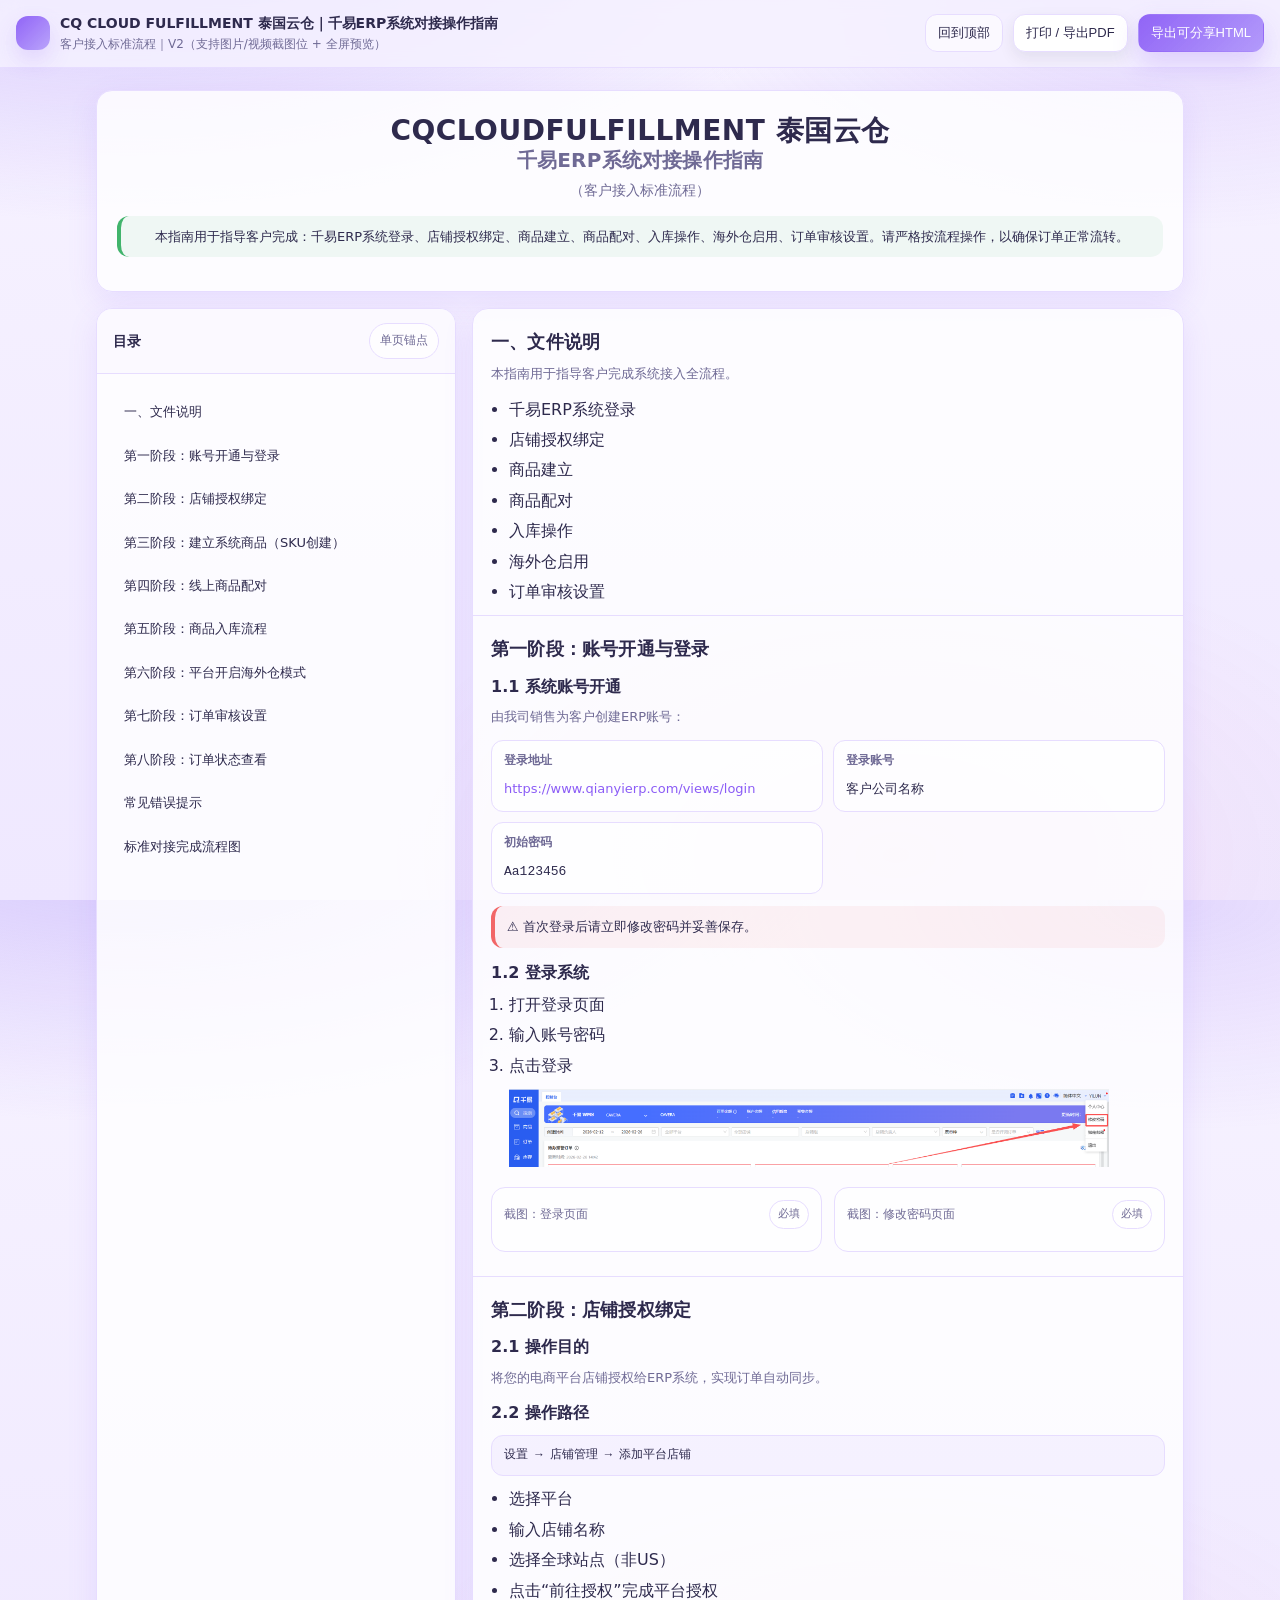
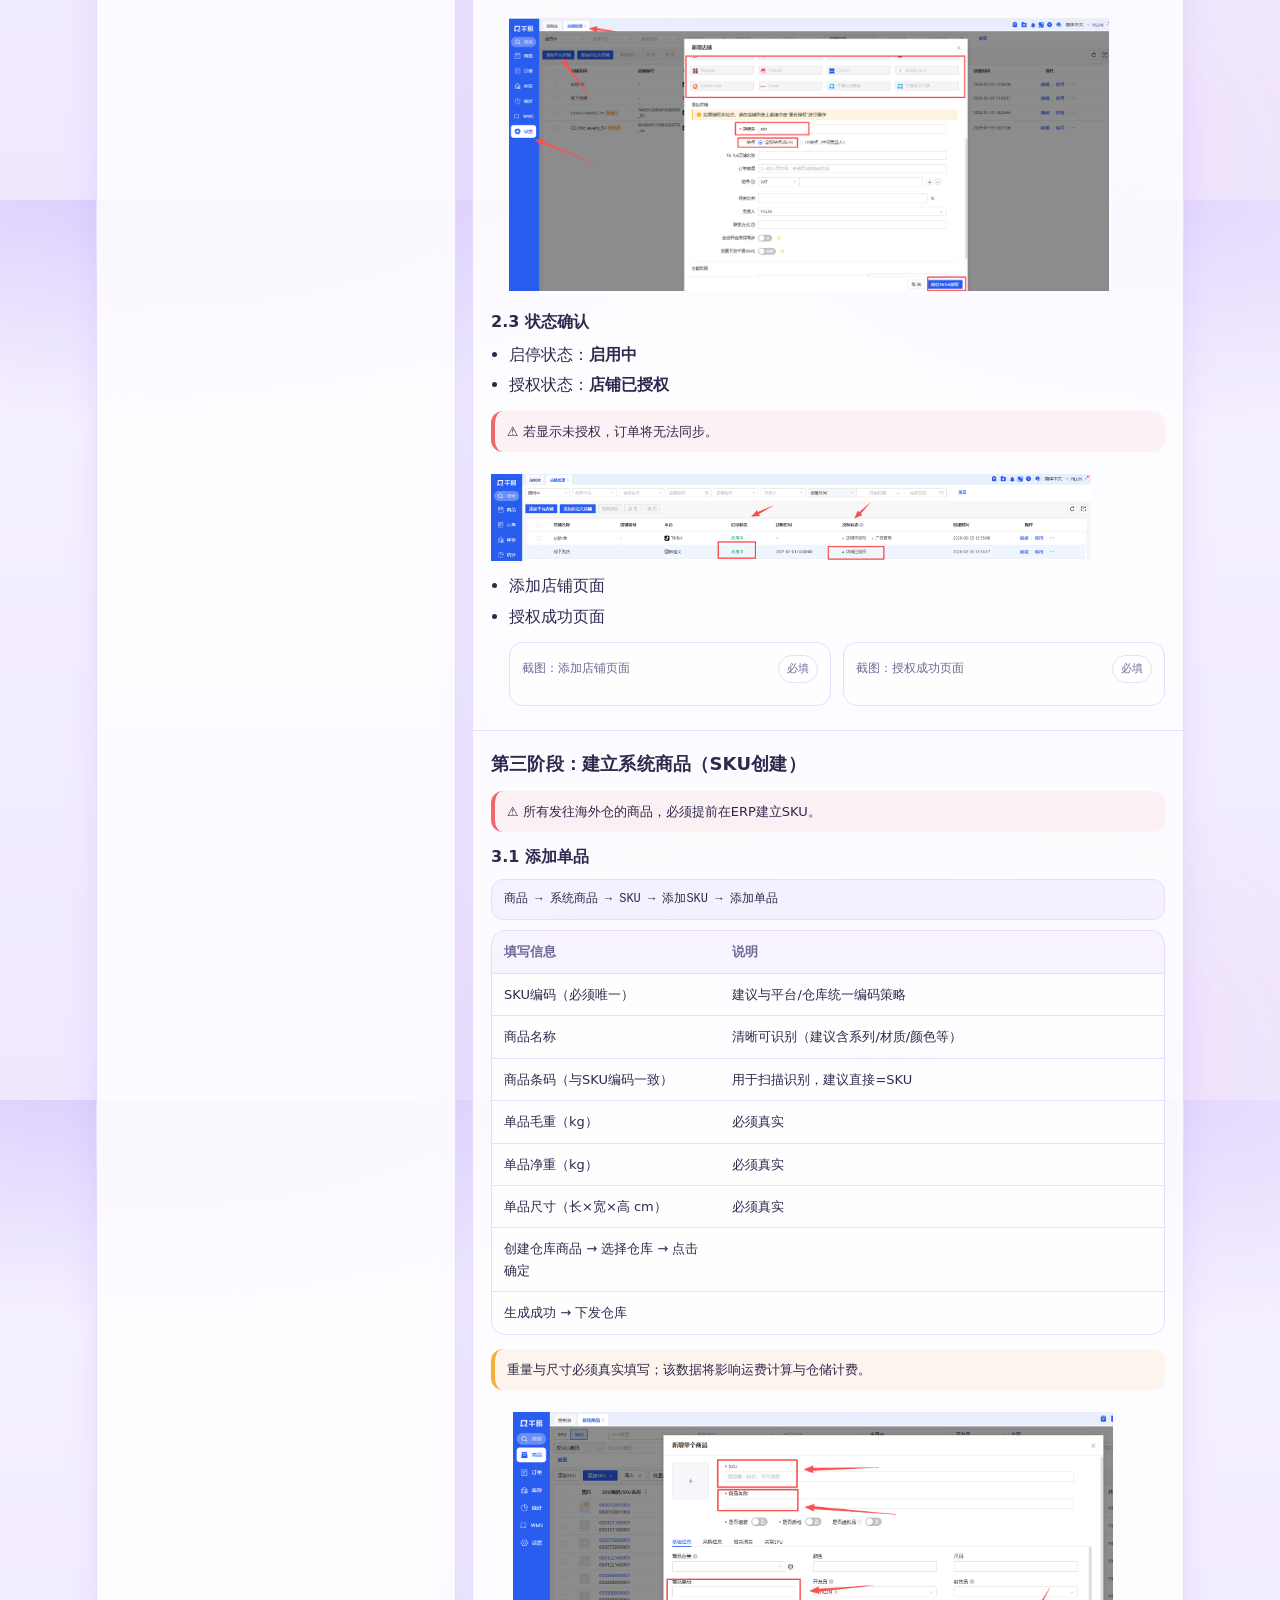
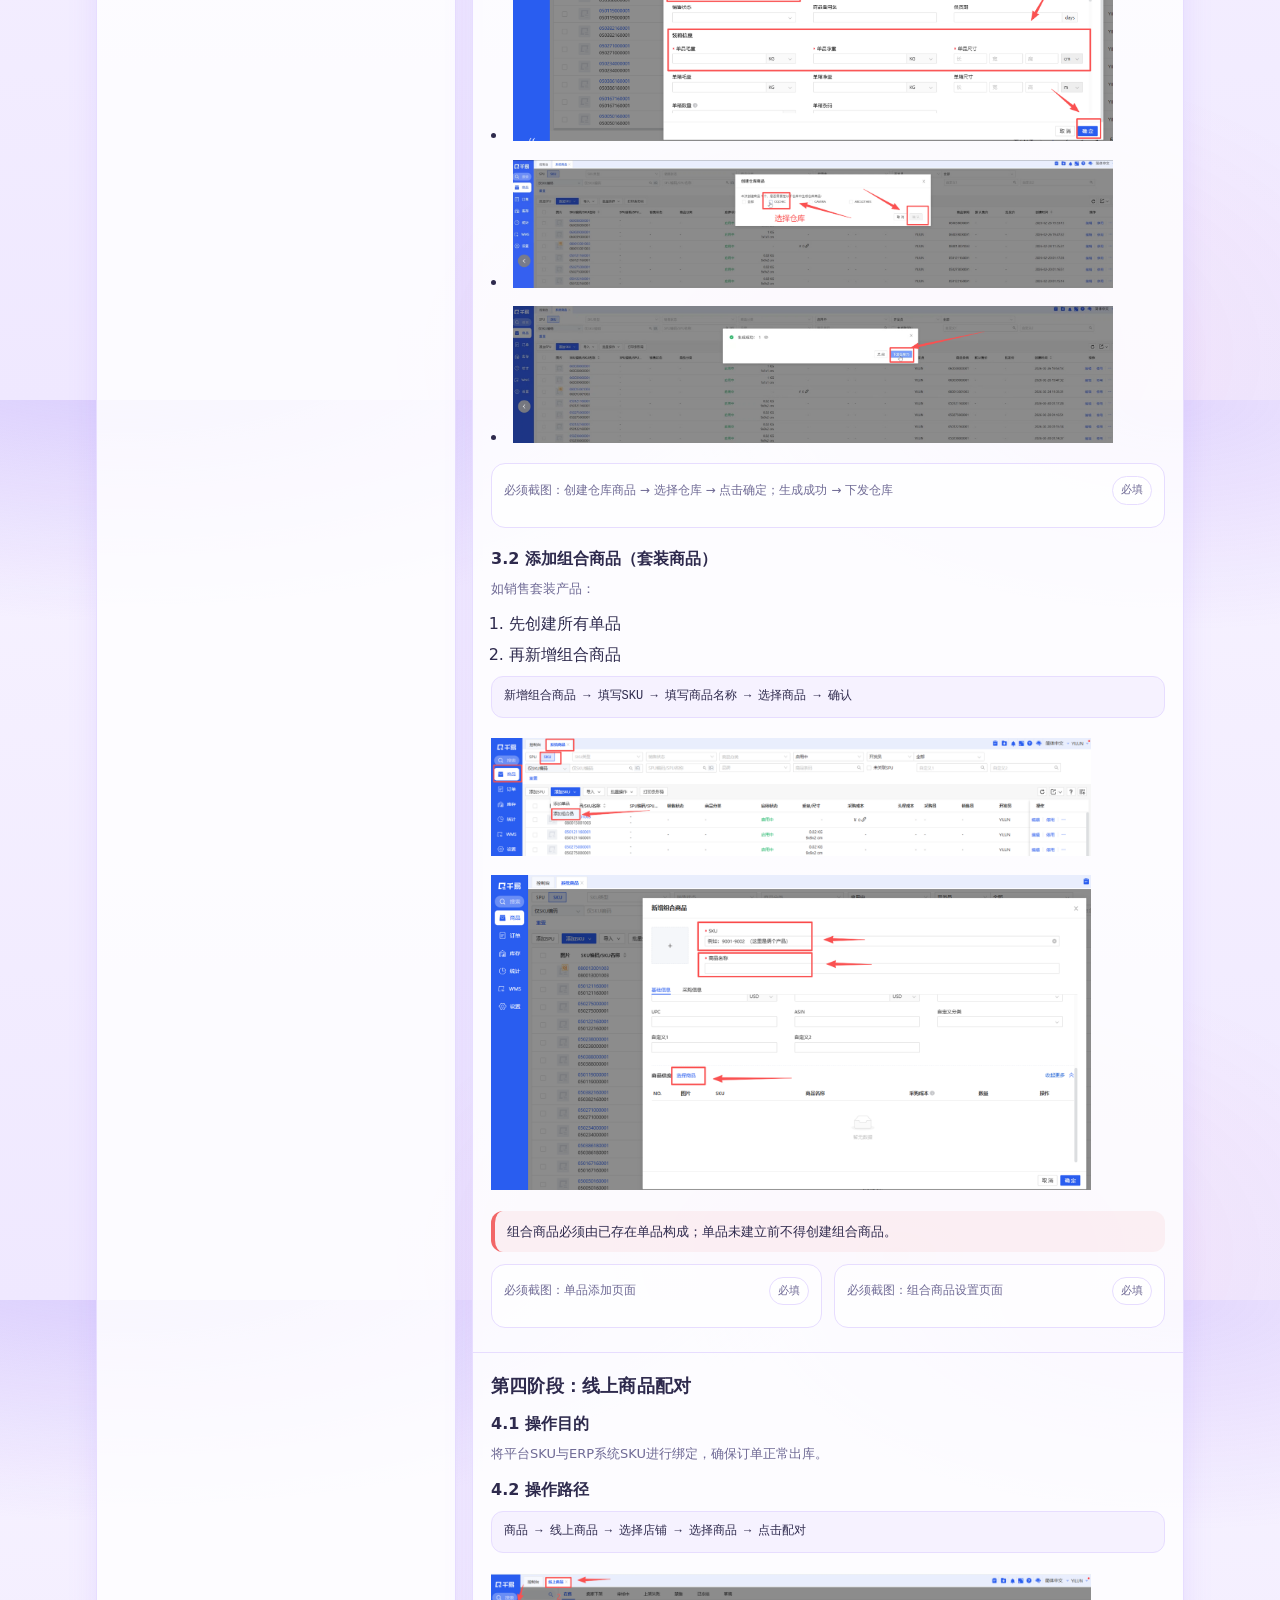
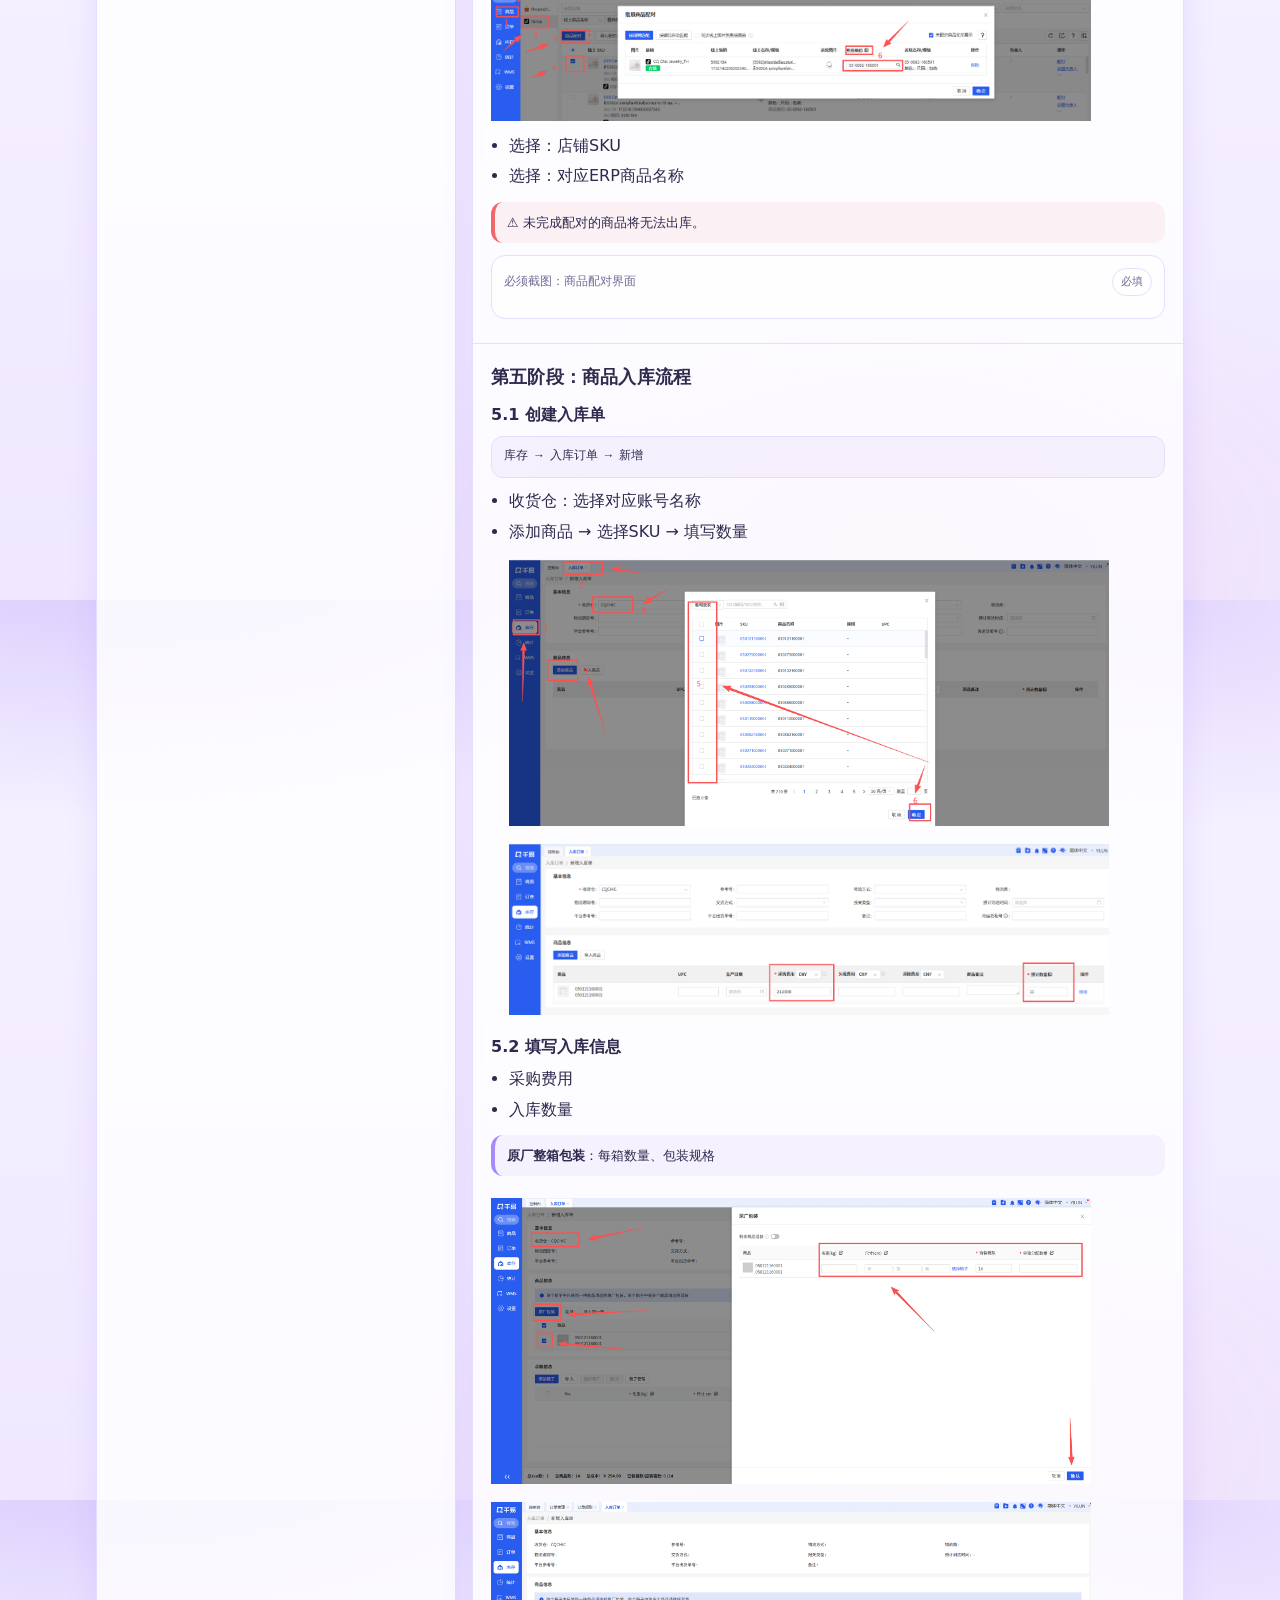
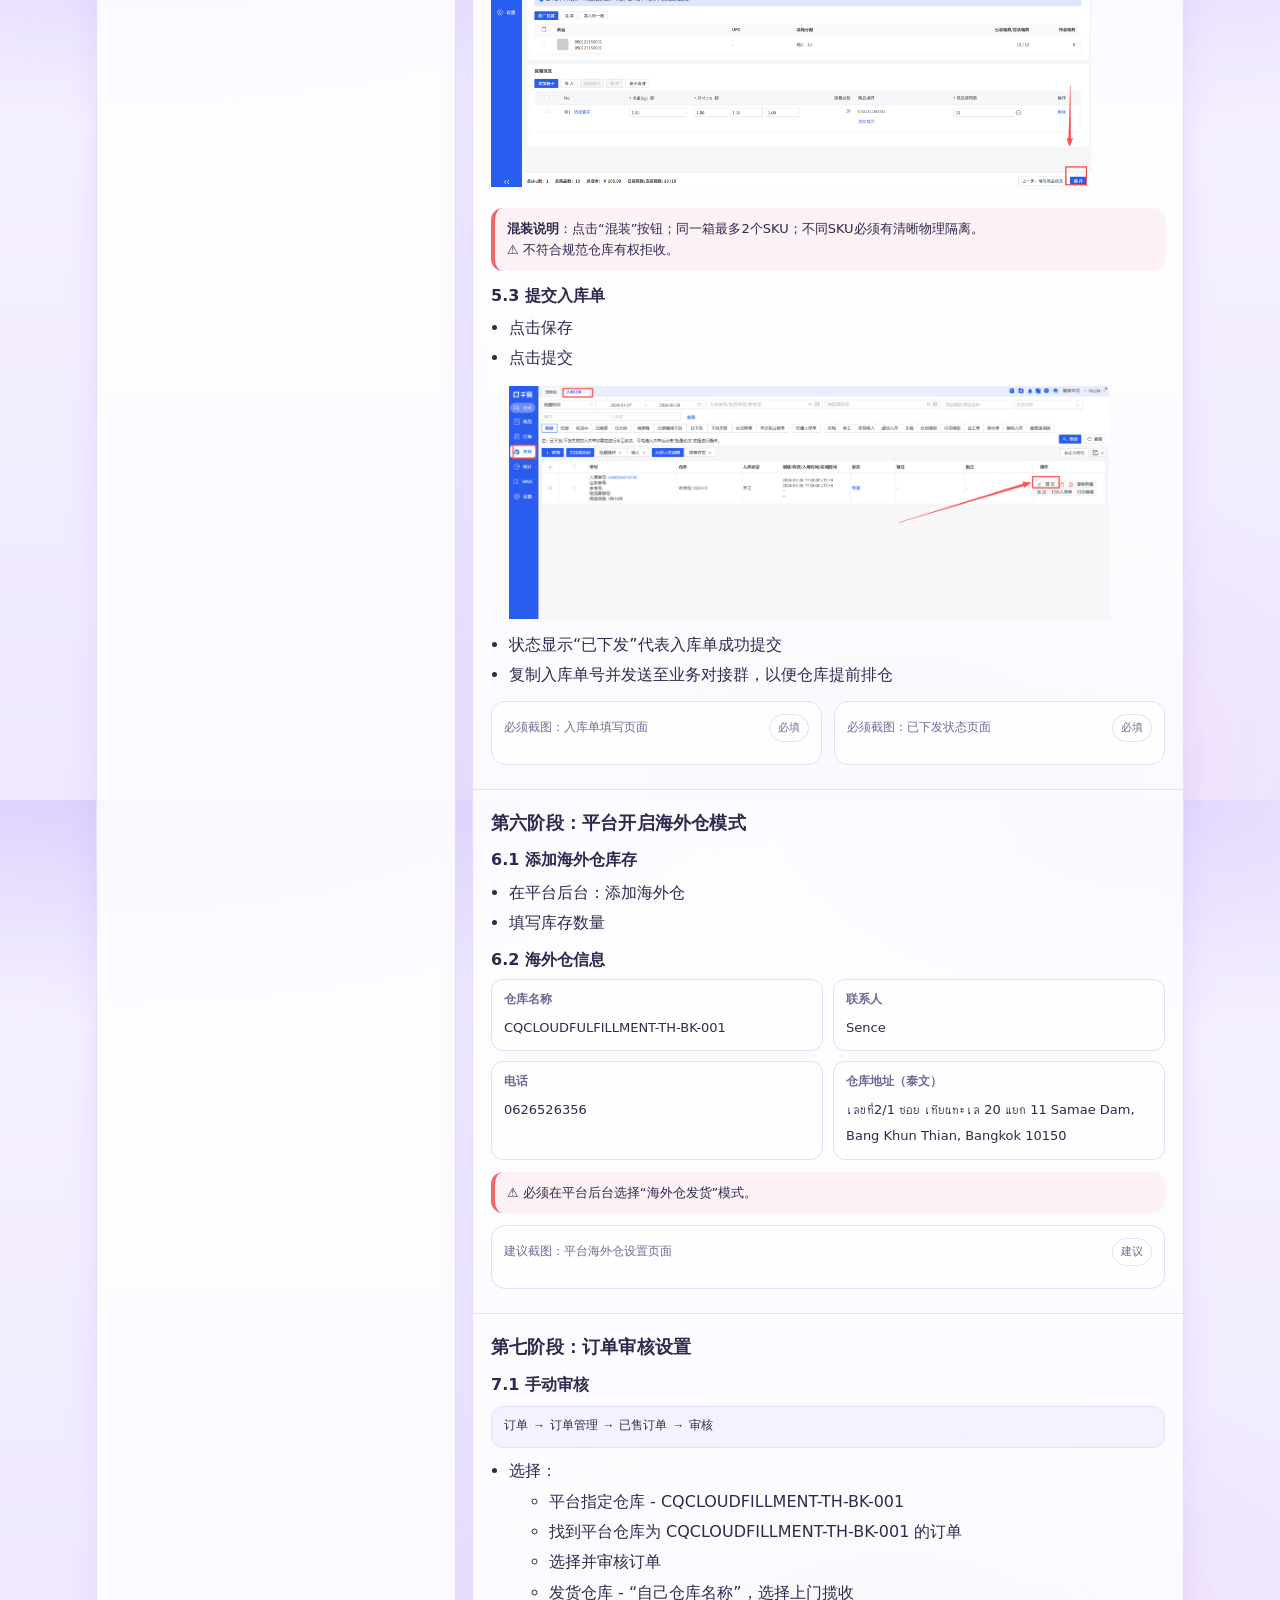
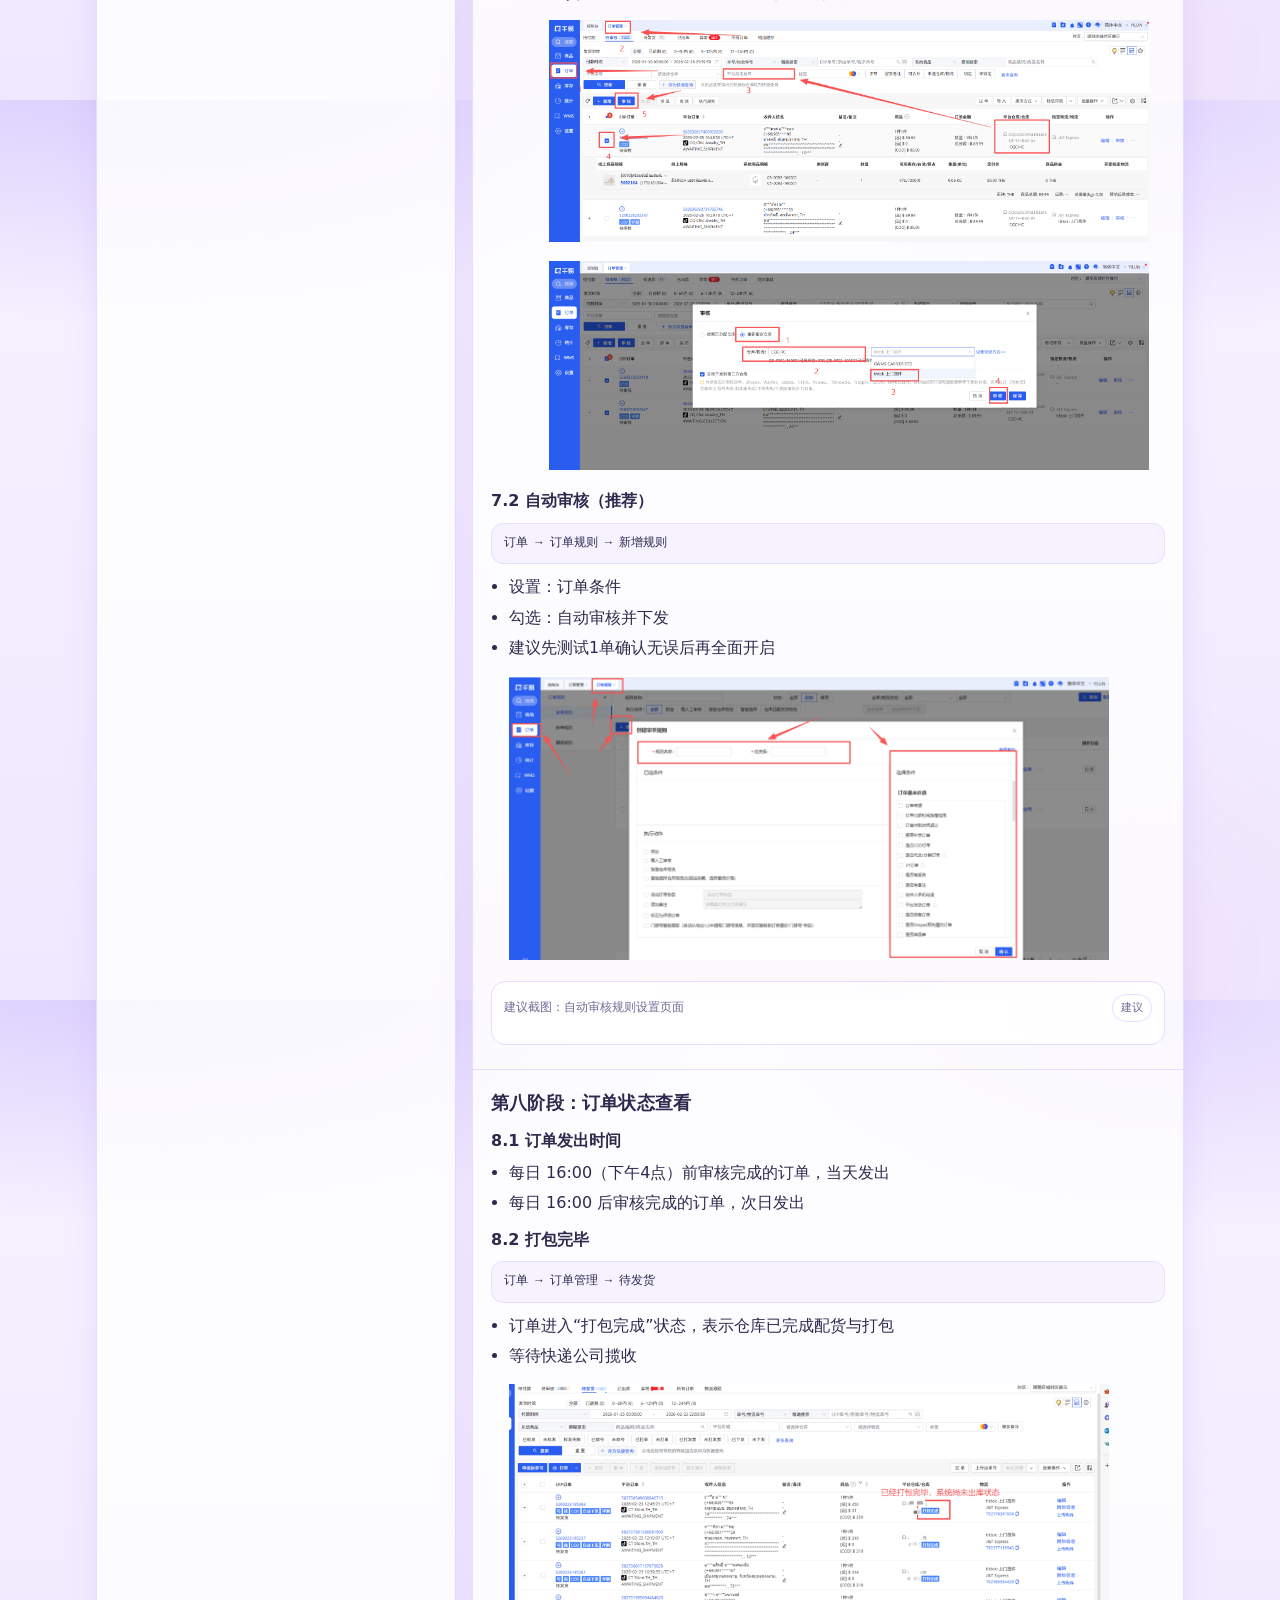
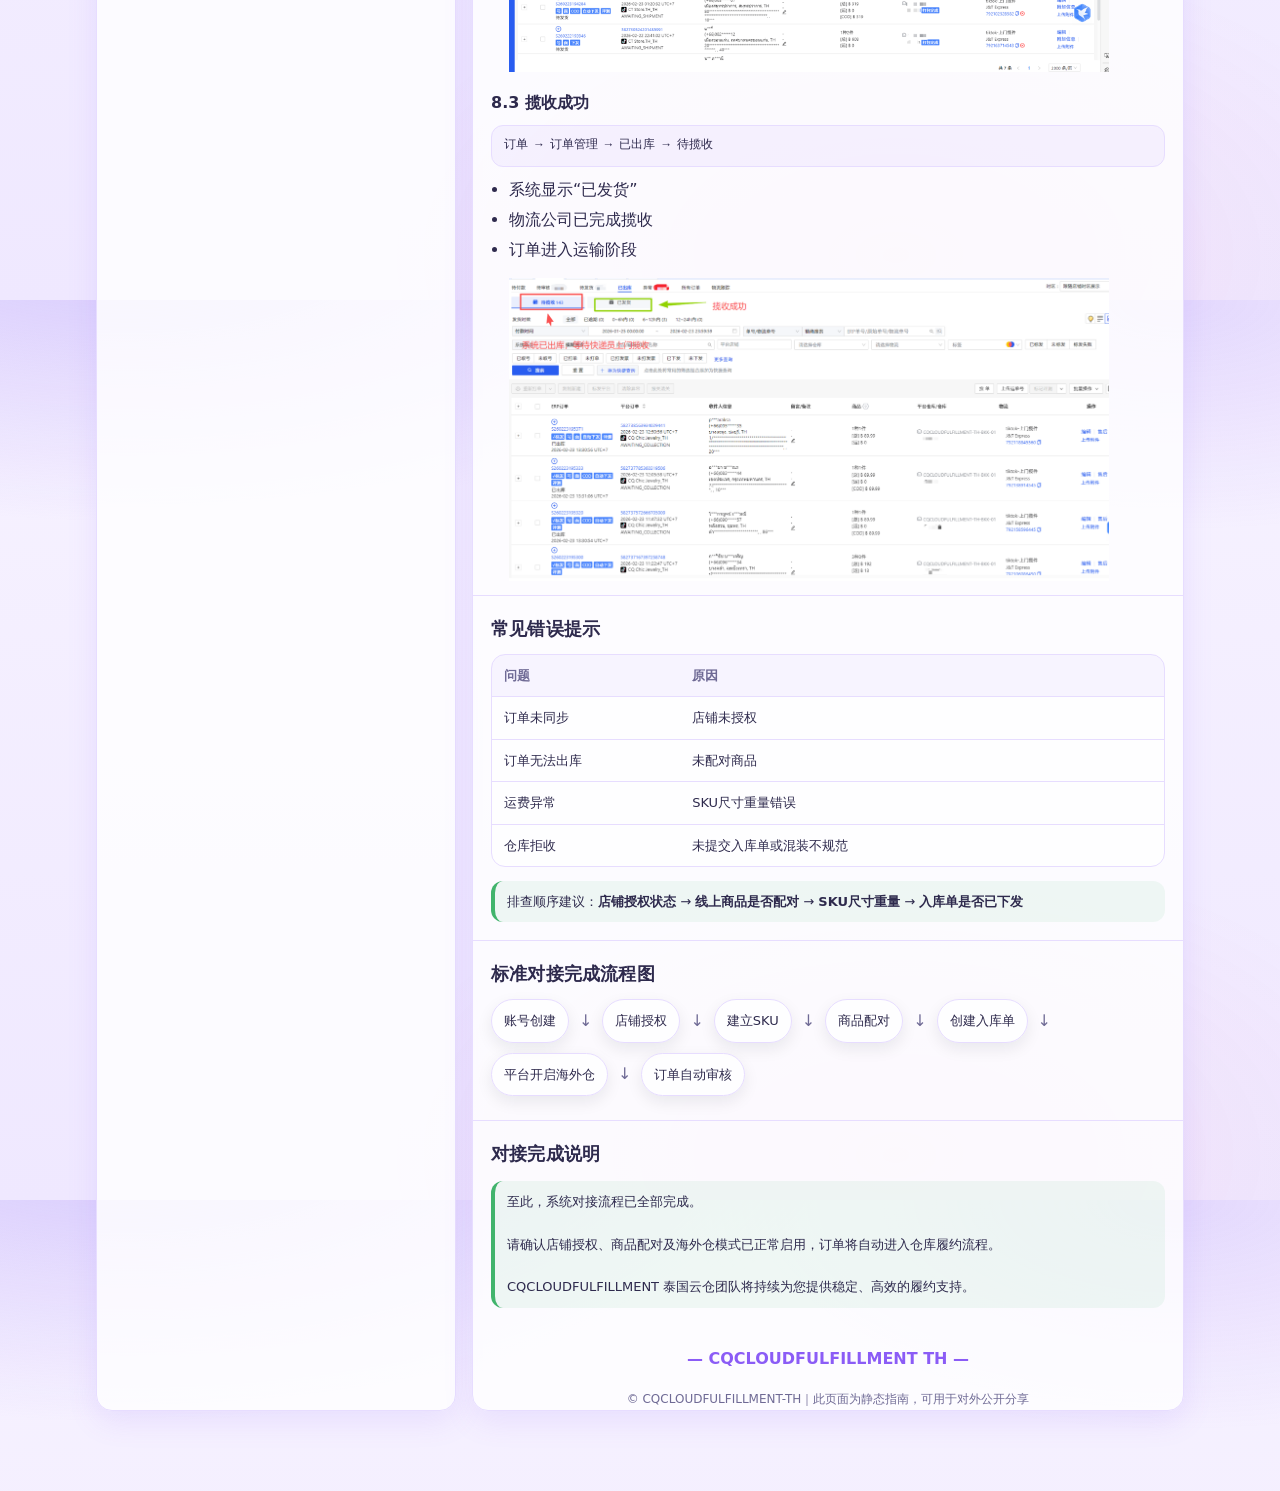
==== commit 8d0b9f4b: "Update index.html" ====
--- a/index.html
+++ b/index.html
@@ -2,8 +2,8 @@
 <html lang="zh-CN"><head>
   <meta charset="utf-8">
   <meta name="viewport" content="width=device-width,initial-scale=1">
-  <meta name="description" content="CQCLOUDFULFILLMENT 泰国云仓｜千易ERP系统对接操作指南（客户接入标准流程）">
-  <title>CQCLOUDFULFILLMENT 泰国云仓｜千易ERP系统对接操作指南（客户接入标准流程）V2</title>
+  <meta name="description" content="CQ CLOUD FULFILLMENT 泰国云仓｜千易ERP系统对接操作指南（客户接入标准流程）">
+  <title>CQ CLOUD FULFILLMENT 泰国云仓｜千易ERP系统对接操作指南（客户接入标准流程）V2</title>
 
   <style>
     :root{
@@ -509,7 +509,7 @@
     <div class="brand">
       <div class="logo" aria-hidden="true"></div>
       <div class="t">
-        <h1>CQCLOUDFULFILLMENT 泰国云仓｜千易ERP系统对接操作指南</h1>
+        <h1>CQ CLOUD FULFILLMENT 泰国云仓｜千易ERP系统对接操作指南</h1>
         <p class="sub">客户接入标准流程｜V2（支持图片/视频截图位 + 全屏预览）</p>
       </div>
     </div>
@@ -1555,7 +1555,7 @@
 
       const a = document.createElement("a");
       a.href = url;
-      a.download = "CQCLOUDFULFILLMENT-TH-ERP接入指南-V2-含媒体.html";
+      a.download = "CQ CLOUD FULFILLMENT-TH-ERP接入指南-V2-含媒体.html";
       document.body.appendChild(a);
       a.click();
       a.remove();
